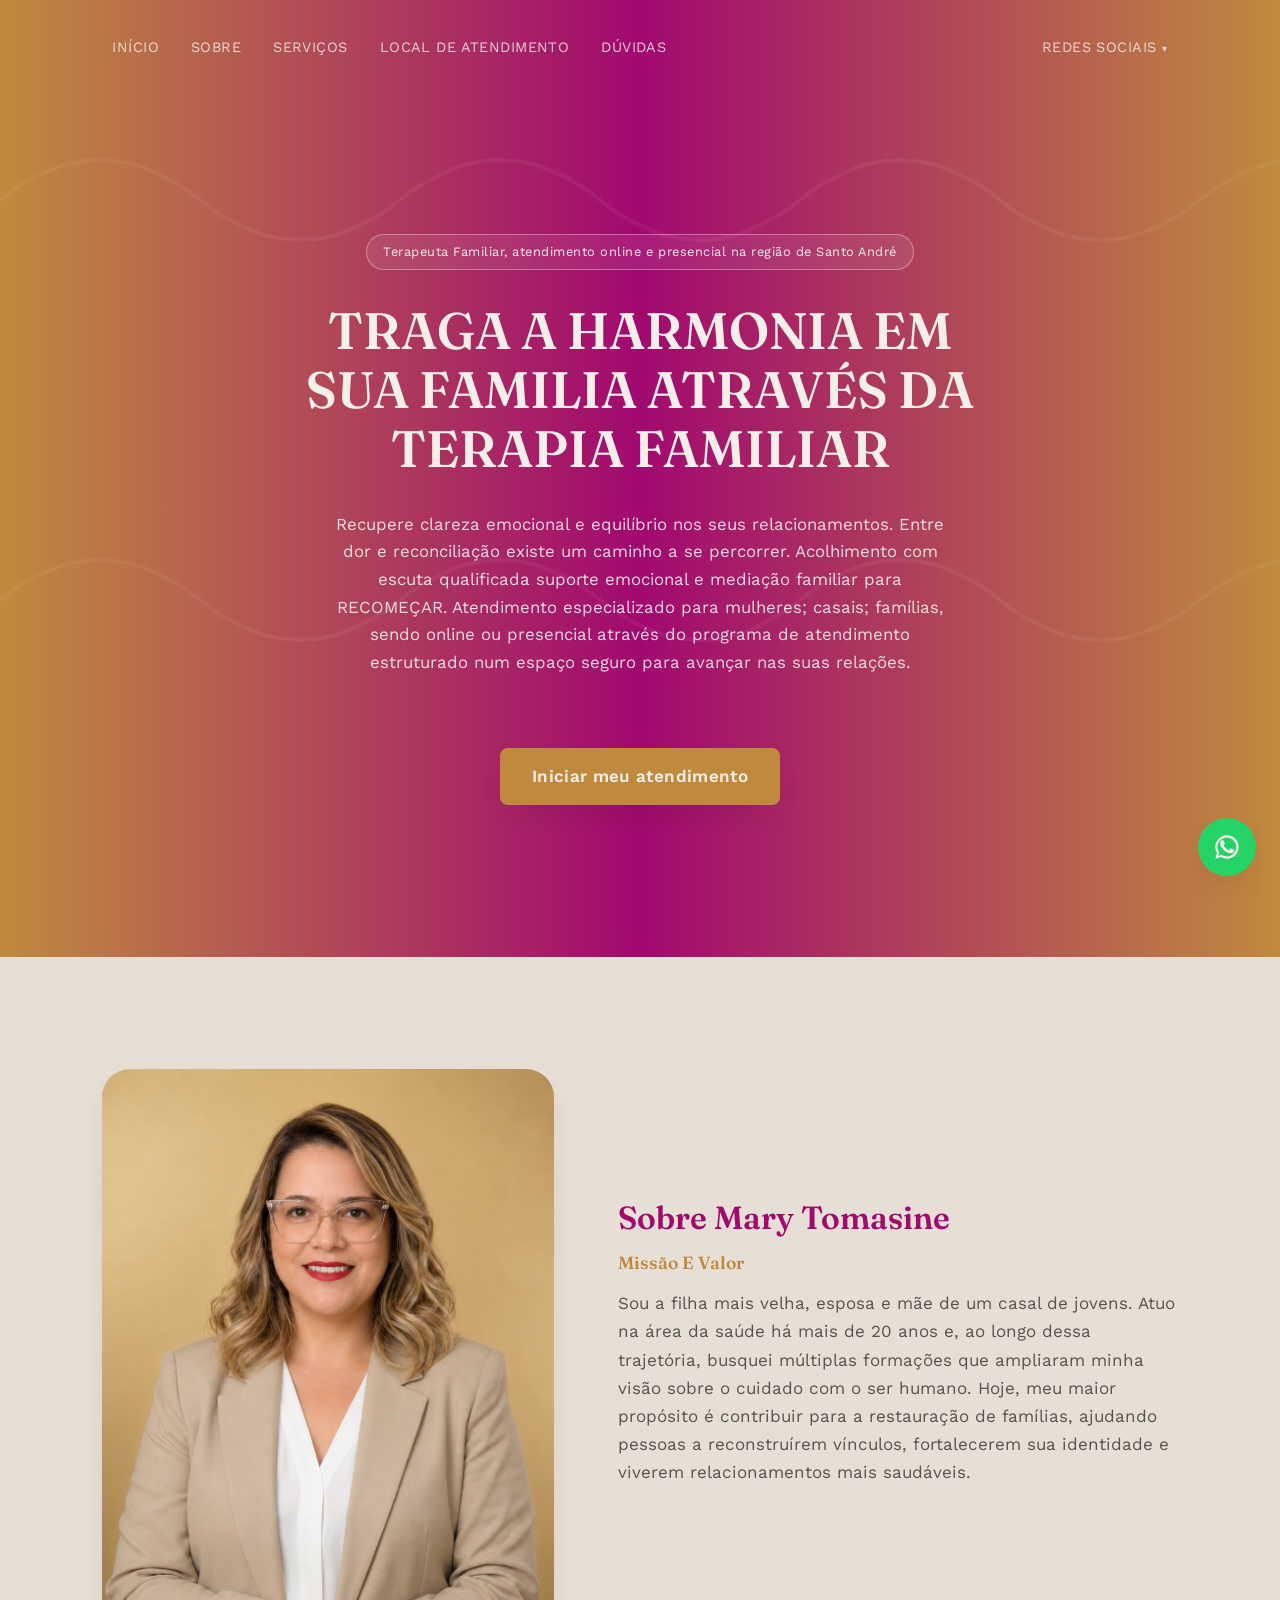
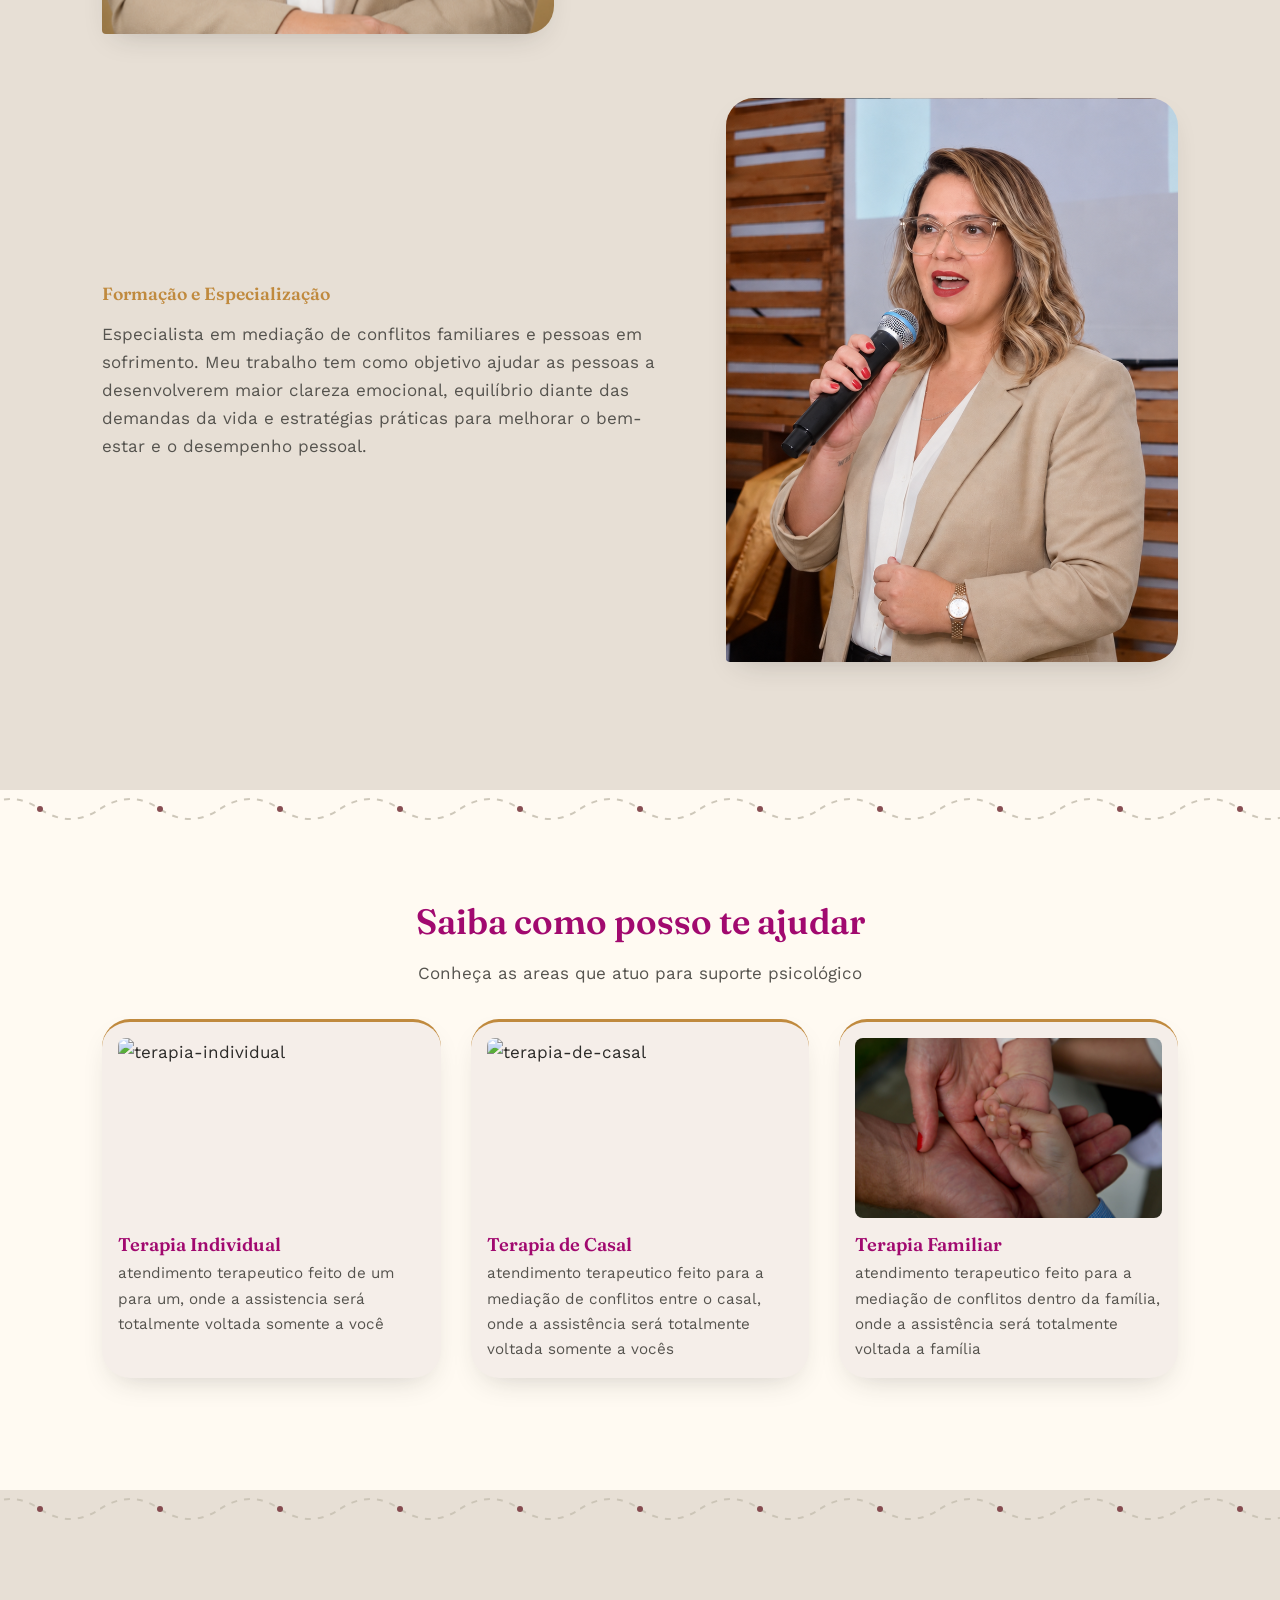
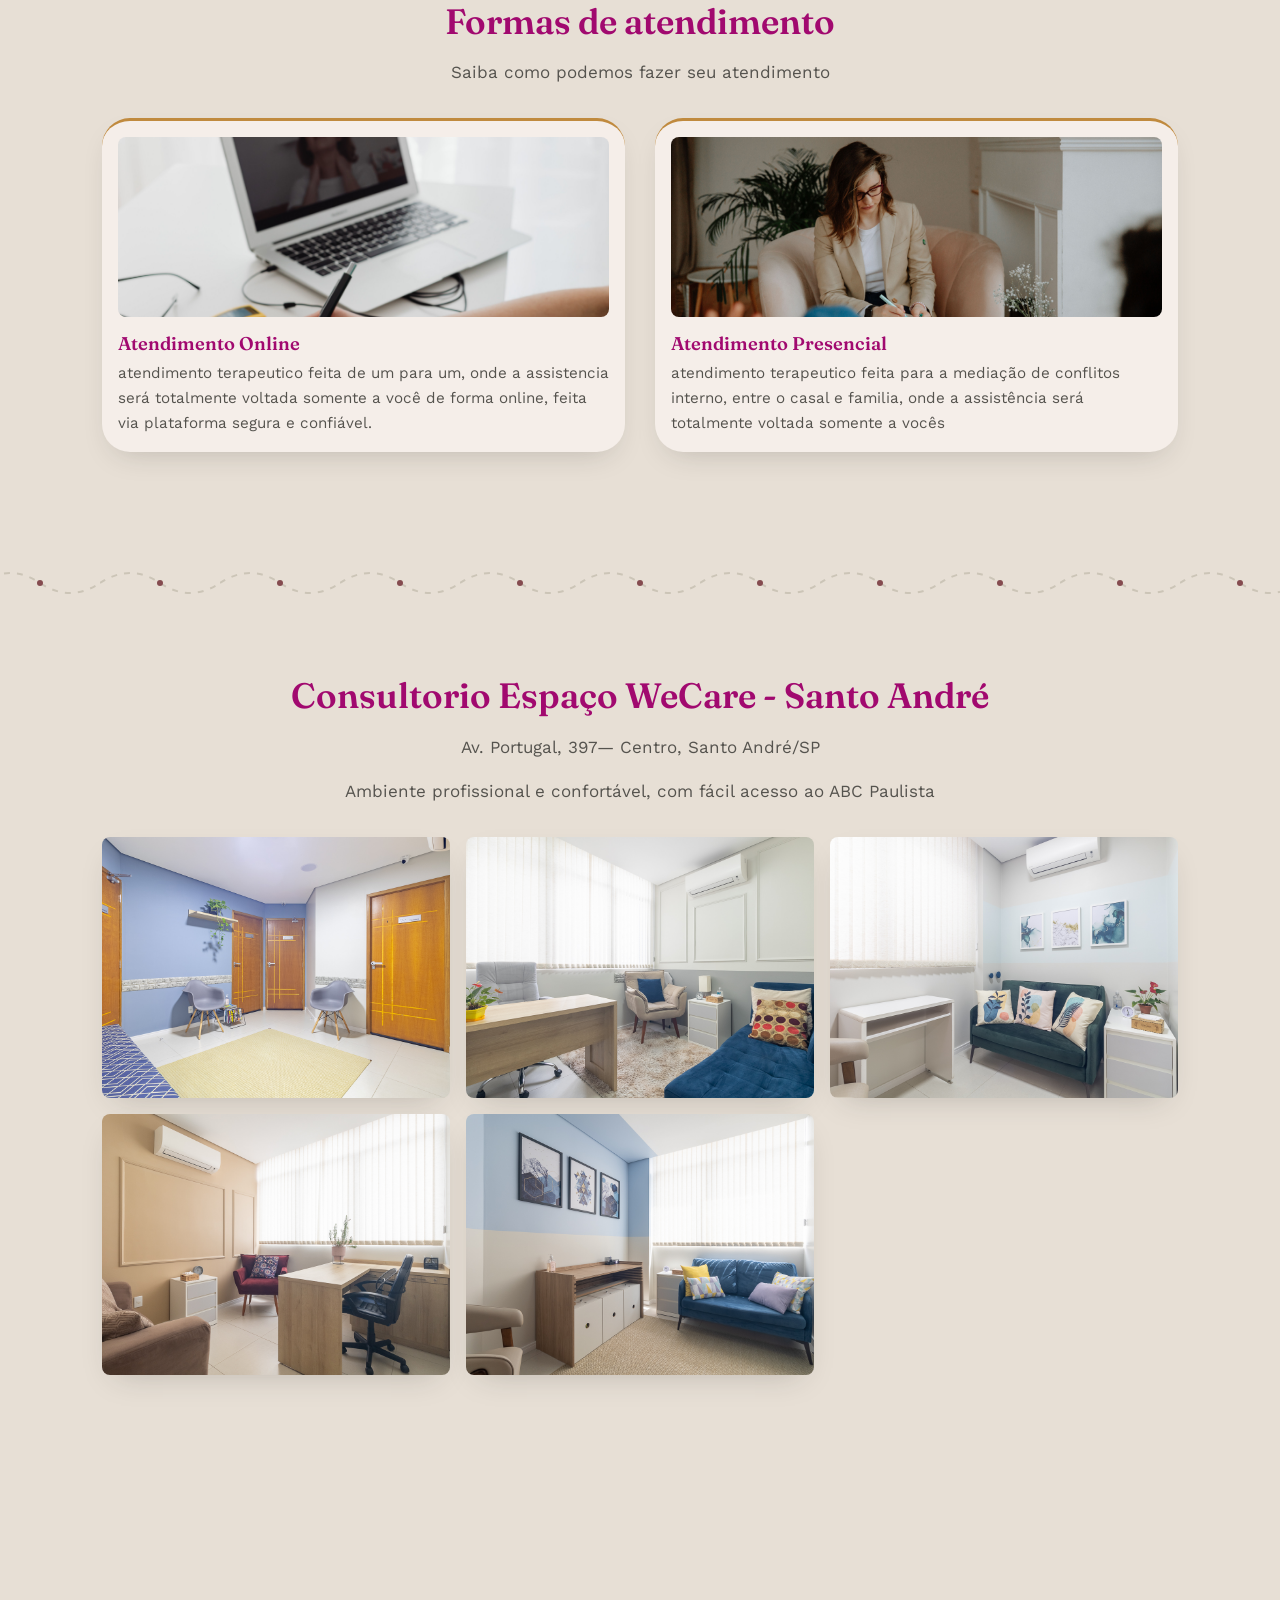
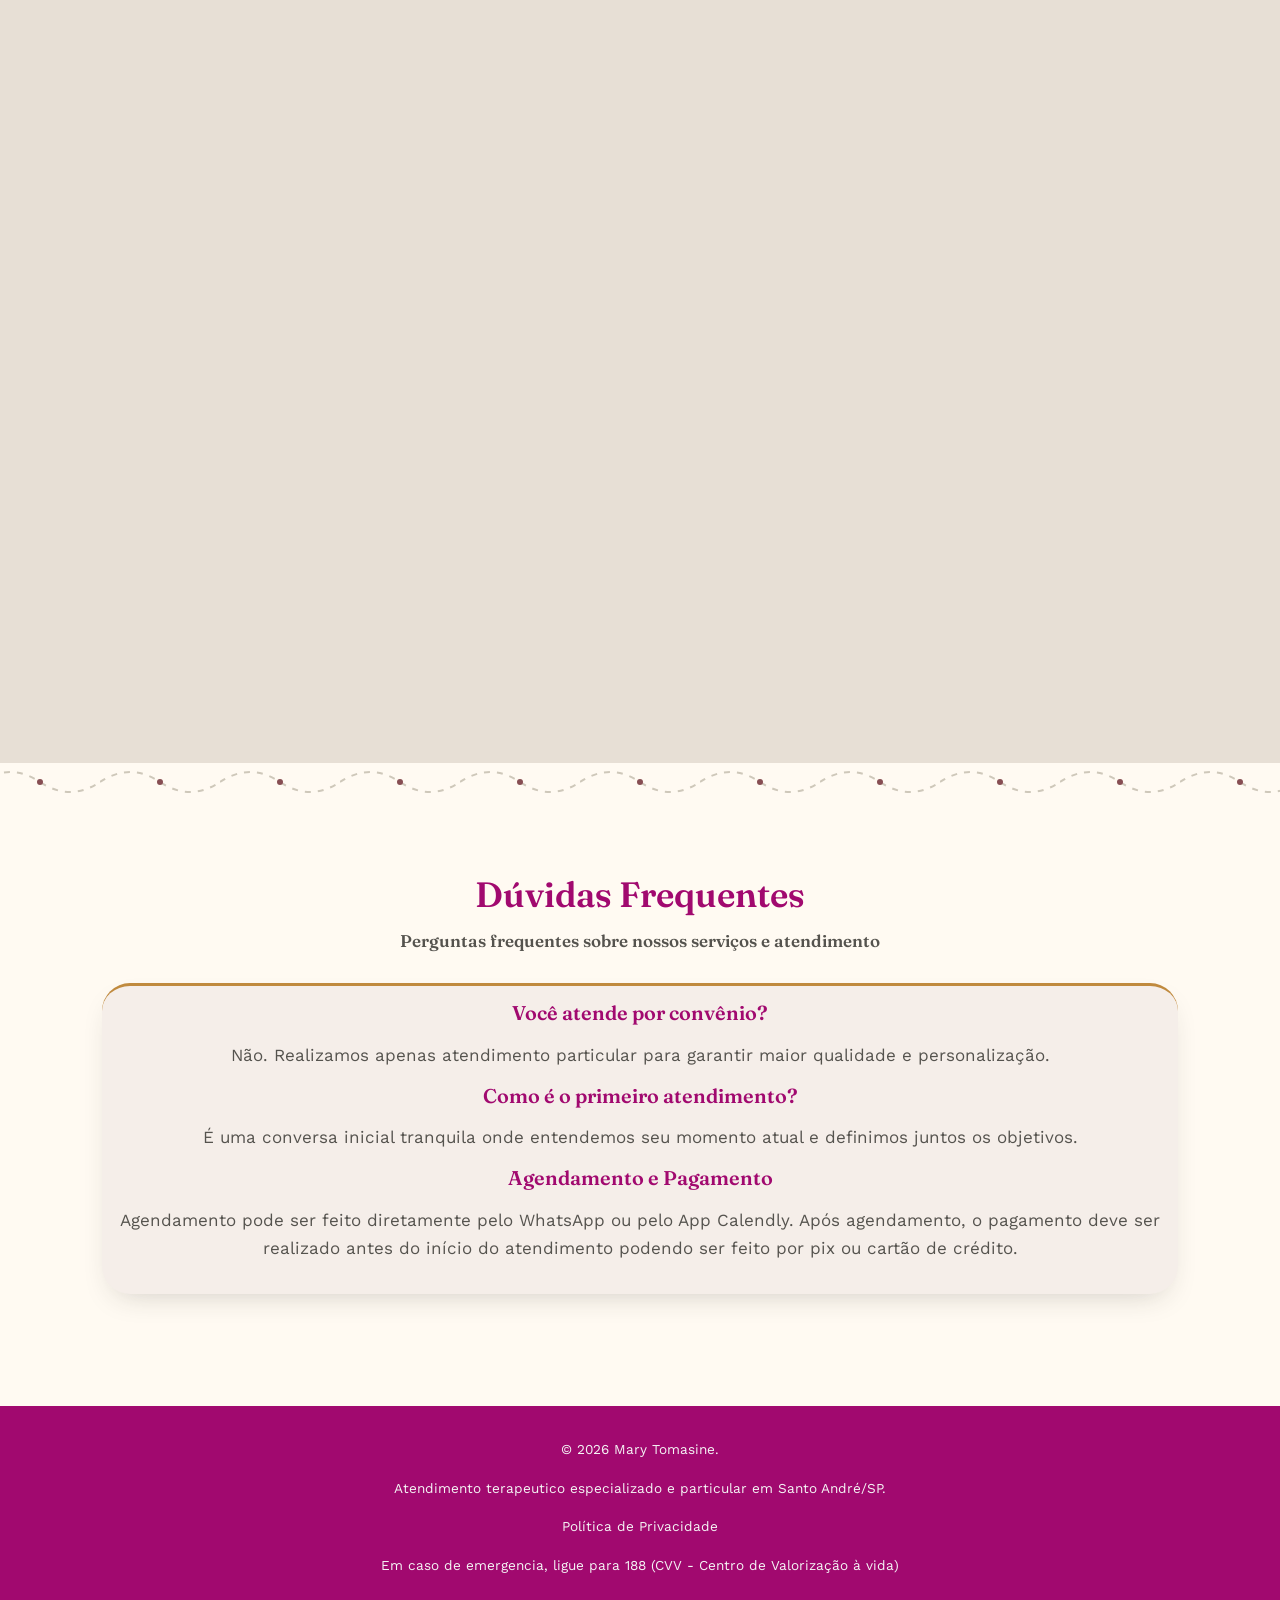
==== index.html @ 8a9245ac "Revise text content for services and contact section Updated text content for clarity and consistenc" ====
<!DOCTYPE html>
<html lang="pt-BR">
<head>
    <meta charset="UTF-8">
    <meta name="viewport" content="width=device-width, initial-scale=1.0">
    <meta name="description" content="Mary Tomasine é uma terapeuta familiar dedicada a ajudar famílias a superar desafios e fortalecer seus laços. Com atendimento online e presencial na região de Santo André, Mary oferece suporte especializado para promover a harmonia e o bem-estar familiar.">
    <link rel="preconnect" href="https://fonts.googleapis.com">
    <link rel="preconnect" href="https://fonts.gstatic.com" crossorigin>
    <link href="https://fonts.googleapis.com/css2?family=Fraunces:wght@400;600;700&family=Work+Sans:wght@400;500;600&display=swap" rel="stylesheet">
    <link href="style.css" rel="stylesheet">
    <script async src="https://www.googletagmanager.com/gtag/js?id=G-0XK9Z3J1QH"></script>
    <title>Mary Tomasine</title>
</head>
<body class="home">
    <noscript>
        <iframe src="https://www.googletagmanager.com/ns.html?id=GTM-5L9Z3J1QH"
        height="0" width="0" style="display:none;visibility:hidden"></iframe>
    </noscript>
    <main id="main-content">
        <header>
            <nav class="navbar" id="navbar" data-animate>
                <ul>
                    <li><a href="#home">Início</a></li>
                    <li><a href="#about">Sobre</a></li>
                    <li><a href="#services">Serviços</a></li>
                    <li><a href="#location">local de atendimento</a></li>
                    <li><a href="#faq">Dúvidas</a></li>
                    <li class="title-testimony"><a href="#testimony">Depoimentos</a></li>
                    <li class="title-events"><a href="#events">Eventos realizados</a></li>
                    <li class="has-dropdown">
                        <a href="#" aria-haspopup="true" aria-expanded="false">Redes Sociais</a>
                        <ul class="dropdown">
                            <li>
                                <a href="https://wa.me/5511966307752?text=Olá,%20Mary!%20Gostaria%20de%20agendar%20meu%20atendimento%20particular." target="_blank" rel="noopener noreferrer">
                                    WhatsApp
                                </a>
                            </li>
                            <li>
                                <a href="https://www.instagram.com/mary.tomasine/" target="_blank" rel="noopener noreferrer">
                                    Instagram
                                </a>
                            </li>
                            <li>
                                <a href="https://www.facebook.com/mary.tomasine.3" target="_blank" rel="noopener noreferrer">
                                    Facebook
                                </a>
                            </li>
                        </ul>
                    </li>
                </ul>
            </nav>
            <div class="home-content" id="home">
                <div class="exclusive badge">Terapeuta Familiar, atendimento online e presencial na região de Santo André</div>
                <h1 style="text-transform: uppercase;">traga a harmonia em sua familia através da terapia familiar</h1>
                <p>Recupere clareza emocional e equilíbrio nos seus relacionamentos. Entre dor e reconciliação existe um caminho a se percorrer. Acolhimento com escuta qualificada suporte emocional e mediação familiar para RECOMEÇAR. Atendimento especializado para mulheres; casais; famílias, sendo online ou presencial através do programa de atendimento estruturado num espaço seguro para avançar nas suas relações.</p>
                <a href="https://wa.me/5511966307752?text=Olá,%20Mary!%20Gostaria%20de%20agendar%20meu%20atendimento%20particular." class="btn-cta track-wpp visible" target="_blank" rel="noopener noreferrer" style="margin-top: 55px;" data-animate>Iniciar meu atendimento</a>
            </div>
        </header>

        <!-- sobre Mary Tomasine -->
        <section class="about-section" id="about">
            <div class="container">
                <div class="row-container" data-animate>
                    <div class="img-container" style="background-image: url('mary-img/mary-01.jpeg');"></div>
                    <div class="text-container">
                        <h2 class="about">Sobre Mary Tomasine</h2>
                        <h3 style="text-transform: capitalize;">Missão e valor</h3>
                        <p>Sou a filha mais velha, esposa e mãe de um casal de jovens. Atuo na área da saúde há mais de 20 anos e, ao longo dessa trajetória, busquei múltiplas formações que ampliaram minha visão sobre o cuidado com o ser humano. Hoje, meu maior propósito é contribuir para a restauração de famílias, ajudando pessoas a reconstruírem vínculos, fortalecerem sua identidade e viverem relacionamentos mais saudáveis.</p>
                    </div>
                </div>
                <div class="row-container" data-animate>
                    <div class="img-container" style="background-image: url('mary-img/mary-08.jpeg');"></div>
                    <div class="text-container">
                        <h3>Formação e Especialização</h3>
                        <p>Especialista em mediação de conflitos familiares e pessoas em sofrimento. Meu trabalho tem como objetivo ajudar as pessoas a desenvolverem maior clareza emocional, equilíbrio diante das demandas da vida e estratégias práticas para melhorar o bem-estar e o desempenho pessoal.</p>
                    </div>
                </div>
            </div>
        </section>

        <!-- tipos de serviços -->
        <section class="services-section" id="services">
            <div class="container">
                <h2 class="title-services">Saiba como posso te ajudar</h2>
                <p class="services-description">Conheça as areas que atuo para suporte psicológico</p>
                <div class="card-grid">
                    <div class="service-card visible" data-animate>
                        <img src="mary-img/mary-02.jpg" alt="terapia-individual" class="card-img">
                        <div class="Content">
                            <h4>Terapia Individual</h4>
                            <p>atendimento terapeutico feito de um para um, onde a assistencia será totalmente voltada somente a você</p>
                        </div>
                    </div>
                    <div class="service-card visible" data-animate>
                        <img src="mary-img/mary-03.jpg" alt="terapia-de-casal" class="card-img">
                        <div class="Content">
                            <h4>Terapia de Casal</h4>
                            <p>atendimento terapeutico feito para a mediação de conflitos entre o casal, onde a assistência será totalmente voltada somente a vocês</p>
                        </div>
                    </div>
                    <div class="service-card visible" data-animate>
                        <img src="mary-img/mary-04.jpg" alt="terapia-familiar" class="card-img">
                        <div class="Content">
                            <h4>Terapia Familiar</h4>
                            <p>atendimento terapeutico feito para a mediação de conflitos dentro da família, onde a assistência será totalmente voltada a família</p>
                        </div>
                    </div>
                </div>
            </div>
        </section>

        <!-- formas de atendimento -->
        <section class="apointment-forms" id="apointment">
            <div class="container">
                <h2 class="title-apoinment">Formas de atendimento</h2>
                <p class="services-description">Saiba como podemos fazer seu atendimento</p>
                <div class="card-grid">
                    <div class="service-card visible" data-animate>
                        <img src="mary-img/mary-05.jpg" alt="atendimento-online" class="card-img">
                        <div class="Content">
                            <h4>Atendimento Online</h4>
                            <p>atendimento terapeutico feita de um para um, onde a assistencia será totalmente voltada somente a você de forma online, feita via plataforma segura e confiável.</p>
                        </div>
                    </div>
                    <div class="service-card visible" data-animate>
                        <img src="mary-img/mary-06.jpg" alt="atendimento-presencial" class="card-img">
                        <div class="Content">
                            <h4>Atendimento Presencial</h4>
                            <p>atendimento terapeutico feita para a mediação de conflitos interno, entre o casal e familia, onde a assistência será totalmente voltada somente a vocês</p>
                        </div>
                    </div>
                </div>
            </div>
        </section>

        <!-- local de atendimento -->
        <section class="location-section" id="location">
            <div class="container">
                <h2 class="title-location">Consultorio Espaço WeCare - Santo André</h2>
                <p class="location-description">Av. Portugal, 397— Centro, Santo André/SP</p>
                <p class="location-description">Ambiente profissional e confortável, com fácil acesso ao ABC Paulista</p>
                <div class="card-grid location-gallery">
                    <img src="mary-img/mary-09.jpg" alt="Consultório Espaço Wecare" class="gallery-img">
                    <img src="mary-img/mary-10.jpg" alt="Consultório Espaço Wecare" class="gallery-img">
                    <img src="mary-img/mary-11.jpg" alt="Consultório Espaço Wecare" class="gallery-img">
                    <img src="mary-img/mary-12.jpg" alt="Consultório Espaço Wecare" class="gallery-img">
                    <img src="mary-img/mary-13.jpg" alt="Consultório Espaço Wecare" class="gallery-img">
                </div>
            </div>
        </section>

        <!-- depoimentos -->
        <section class="testimony-section" id="Testimony">
            <div class="container">
                <h2 class="title-testimony">Depoimentos</h2>
                <p class="services-description">O que nossos clientes dizem sobre nosso trabalho</p>
                <div class="card-grid">
                    <div class="service-card visible" data-animate></div>
                </div>
            </div>
        </section>

        <!-- eventos realizados -->
        <section class="events-section" id="events">
            <div class="container">
                <h2 class="title-events">Eventos realizados</h2>
                <p class="services-description">Conheça os eventos que já participei</p>
                <div class="card-grid">
                    <div class="service-card visible" data-animate></div>
                </div>
            </div>
        </section>

        <!-- Duvidas -->
        <section class="faq-section" id="faq">
            <div class="container">
                <h2 class="title-faq">Dúvidas Frequentes</h2>
                <h4 class="services-description">Perguntas frequentes sobre nossos serviços e atendimento</h4>
                <div class="card-grid">
                    <div class="service-card visible" data-animate>
                        <ul class="bullet-list">
                            <li><h3>Você atende por convênio?</h3></li>
                            <p>Não. Realizamos apenas atendimento particular para garantir maior qualidade e personalização.</p>
                            <li><h3>Como é o primeiro atendimento?</h3></li>
                            <p>É uma conversa inicial tranquila onde entendemos seu momento atual e definimos juntos os objetivos.</p>
                            <li><h3>Agendamento e Pagamento</h3></li>
                            <p>Agendamento pode ser feito diretamente pelo WhatsApp ou pelo App Calendly. Após agendamento, o pagamento deve ser realizado antes do início do atendimento podendo ser feito por pix ou cartão de crédito.</p>
                        </ul>
                    </div>
                </div>
            </div>
        </section>

        <!-- WhatsApp flutuante -->
       <a href="https://wa.me/5511966307752?text=Olá,%20Mary!%20Gostaria%20de%20agendar%20meu%20atendimento%20particular" class="whatsapp-float" target="_blank" rel="noopener noreferrer" aria-label="Falar no WhatsApp">
            <svg viewBox="0 0 24 24" width="28" height="28" fill="currentColor">
                <path d="M17.6 14.2c-.3-.15-1.75-.85-2-.95-.28-.1-.48-.15-.68.15s-.78.95-.95 1.15c-.18.2-.35.22-.65.07-.3-.15-1.28-.47-2.43-1.5-.9-.8-1.5-1.8-1.68-2.1-.17-.3-.02-.46.13-.6.14-.14.3-.35.45-.53.15-.17.2-.3.3-.5.1-.2.05-.37-.02-.52-.07-.15-.68-1.63-.93-2.23-.24-.58-.5-.5-.68-.5h-.58c-.2 0-.52.07-.8.37-.27.3-1.04 1.02-1.04 2.5 0 1.47 1.07 2.9 1.22 3.1.15.2 2.1 3.2 5.1 4.5.7.3 1.27.5 1.7.63.72.23 1.37.2 1.88.12.57-.08 1.75-.72 2-1.4.24-.7.24-1.28.17-1.4-.08-.13-.28-.2-.58-.35Z"/>
                <path d="M12.02 2C6.5 2 2 6.48 2 12c0 1.9.53 3.68 1.44 5.2L2 22l4.94-1.4A9.94 9.94 0 0 0 12.02 22C17.53 22 22 17.52 22 12S17.53 2 12.02 2Zm0 18.1a8.06 8.06 0 0 1-4.3-1.24l-.31-.18-2.95.78.79-2.87-.2-.3A8.08 8.08 0 1 1 12.02 20.1Z"/>
            </svg>
       </a>
    </main>
    <footer>
        <div class="container">
            <p style="color: whitesmoke;">&copy; 2026 Mary Tomasine.</p>
            <p style="color: whitesmoke;">Atendimento terapeutico especializado e particular em Santo André/SP.</p>
            <p style="color: whitesmoke;"><a href="policy.html" style="color: whitesmoke;">Política de Privacidade</a></p>
            <p style="color: whitesmoke;">Em caso de emergencia, ligue <a href="tel:188" style="color: whitesmoke;">para 188 (CVV - Centro de Valorização à vida)</a></p>
        </div>
    </footer>

    <script src="script.js"></script>
</body>
</html>
---- style.css ----
:root {
  /* Paleta */
  --ink: #2B2A28;
  --ink-soft: #55534E;
  --paper: #e7dfd5;
  --paper-alt: #fffaf2;
  --moss: #C08A3E;
  --moss-dark: #a1096f;
  --wine: #7A3B41;
  --wine-dark: #5F2D32;
  --gold: #C08A3E;
  --thread: #C9C2B4;
  --white: #f5eee9;

  /* Tipografia */
  --font-display: "Fraunces", "Iowan Old Style", Georgia, serif;
  --font-body: "Work Sans", "Segoe UI", Helvetica, Arial, sans-serif;

  /* Escala */
  --space-xs: 0.5rem;
  --space-sm: 1rem;
  --space-md: 2rem;
  --space-lg: 4rem;
  --space-xl: 7rem;

  --radius-sm: 8px;
  --radius-lg: 28px;

  --shadow-soft: 0 12px 30px -14px rgba(43, 42, 40, 0.25);
  --transition: 0.35s cubic-bezier(0.22, 0.61, 0.36, 1);
}

/* ---------- Reset básico ---------- */
*, *::before, *::after { box-sizing: border-box; }
html { scroll-behavior: smooth; }

/* Rede de segurança contra overflow horizontal */
html, body {
  overflow-x: hidden;
  max-width: 100%;
}

body {
  margin: 0;
  background: var(--paper);
  color: var(--ink);
  font-family: var(--font-body);
  font-size: 17px;
  line-height: 1.65;
  -webkit-font-smoothing: antialiased;
}
h1, h2, h3, h4 {
  font-family: var(--font-display);
  color: var(--moss-dark);
  line-height: 1.15;
  margin: 0 0 var(--space-sm);
  font-weight: 600;
}
p { margin: 0 0 var(--space-sm); color: var(--ink-soft); }
ul { list-style: none; margin: 0; padding: 0; }
a { color: var(--gold); text-decoration: none; }
img { max-width: 100%; display: block; }

.container {
  max-width: 1140px;
  margin: 0 auto;
  padding: 0 var(--space-md);
}

/* Foco visível para acessibilidade */
a:focus-visible,
button:focus-visible {
  outline: 3px solid var(--gold);
  outline-offset: 3px;
}

/* ---------- "Fio costurado" — elemento ---------- */
section { position: relative; }
section + section::before {
  content: "";
  display: block;
  position: absolute;
  top: -1px;
  left: 0;
  width: 100%;
  height: 40px;
  background-repeat: repeat-x;
  background-position: center;
  background-image: url("data:image/svg+xml,%3Csvg xmlns='http://www.w3.org/2000/svg' width='120' height='40' viewBox='0 0 120 40'%3E%3Cpath d='M0 20 Q 30 0, 60 20 T 120 20' stroke='%23C9C2B4' stroke-width='2' fill='none' stroke-dasharray='6 7'/%3E%3Ccircle cx='60' cy='20' r='3' fill='%237A3B41'/%3E%3C/svg%3E");
  pointer-events: none;
  opacity: 0.9;
}

/* ---------- Header / navegação ---------- */
header {
  position: relative;
  background: linear-gradient(90deg, var(--moss) 0%, var(--moss-dark) 50%, var(--moss) 100%);
  color: var(--white);
  /* SEM overflow: hidden aqui — cortaria o dropdown, que precisa
     "vazar" para fora dos limites do header para aparecer inteiro. */
}
header::after {
  content: "";
  position: absolute;
  inset: 0;
  background-image: url("data:image/svg+xml,%3Csvg xmlns='http://www.w3.org/2000/svg' width='200' height='200'%3E%3Cpath d='M0 100 Q 50 60, 100 100 T 200 100' stroke='%23FCFBF8' stroke-opacity='0.05' stroke-width='2' fill='none'/%3E%3C/svg%3E");
  background-size: 400px;
  pointer-events: none;
}

.navbar {
  position: relative;
  z-index: 30; /* acima de .home-content para o dropdown não ficar coberto */
  padding: var(--space-sm) 0;
}
.navbar ul {
  display: flex;
  flex-wrap: wrap;
  justify-content: center;
  gap: var(--space-md);
  padding: var(--space-sm) var(--space-md);
}
.navbar a {
  color: var(--white);
  font-family: var(--font-body);
  font-size: 0.9rem;
  letter-spacing: 0.03em;
  text-transform: uppercase;
  opacity: 0.85;
  transition: opacity var(--transition);
}
.navbar h3 {
  color: var(--white);
  font-family: var(--font-body);
  font-size: 0.9rem;
  letter-spacing: 0.03em;
  text-transform: uppercase;
  opacity: 0.85;
  transition: opacity var(--transition);
}
.navbar a:hover { opacity: 1; }
.navbar h3:hover { opacity: 1; }

/* ---------- Dropdown "Redes Sociais" ---------- */
.navbar li.has-dropdown { position: relative; }
.navbar li.has-dropdown > a::after {
  content: "▾";
  display: inline-block;
  margin-left: 0.35rem;
  font-size: 0.7em;
  transition: transform var(--transition);
}
.navbar li.has-dropdown:hover > a::after,
.navbar li.has-dropdown:focus-within > a::after,
.navbar li.has-dropdown.is-open > a::after {
  transform: rotate(180deg);
}

.navbar .dropdown {
  position: absolute;
  top: 100%;
  right: 0;
  left: auto;
  min-width: 190px;
  background: var(--paper-alt);
  border-radius: var(--radius-sm);
  box-shadow: var(--shadow-soft);
  padding: 0.5rem;
  opacity: 0;
  visibility: hidden;
  pointer-events: none;
  transform: translateY(4px);
  transition: opacity var(--transition), transform var(--transition), visibility var(--transition);
  z-index: 20;
}

.navbar li.has-dropdown:hover .dropdown,
.navbar li.has-dropdown:focus-within .dropdown,
.navbar li.has-dropdown.is-open .dropdown {
  opacity: 1;
  visibility: visible;
  pointer-events: auto;
  transform: translateY(0);
}

.navbar .dropdown li { width: 100%; }
.navbar .dropdown a {
  display: flex;
  align-items: center;
  gap: 0.6rem;
  padding: 0.55rem 0.75rem;
  border-radius: var(--radius-sm);
  color: var(--ink);
  text-transform: none;
  font-size: 0.9rem;
  letter-spacing: 0;
  opacity: 1;
  transition: background var(--transition), color var(--transition);
}
.navbar .dropdown a:hover {
  background: var(--paper);
  color: var(--wine-dark);
}
.navbar .dropdown svg { flex-shrink: 0; }

@media (max-width: 600px) {
  .navbar .dropdown {
    position: static;
    transform: none;
    min-width: 0;
    box-shadow: none;
    background: rgba(252, 251, 248, 0.08);
    display: none;
  }
  .navbar li.has-dropdown:hover .dropdown,
  .navbar li.has-dropdown:focus-within .dropdown,
  .navbar li.has-dropdown.is-open .dropdown {
    display: block;
    transform: none;
  }
}

.home-content {
  position: relative;
  z-index: 5;
  max-width: 780px;
  margin: 0 auto;
  padding: var(--space-xl) var(--space-md) calc(var(--space-xl) + 40px);
  text-align: center;
}
.exclusive.badge {
  display: inline-block;
  padding: 0.4rem 1rem;
  margin-bottom: var(--space-md);
  border: 1px solid rgba(252, 251, 248, 0.35);
  border-radius: 999px;
  font-size: 0.8rem;
  letter-spacing: 0.04em;
  color: var(--white);
  background: rgba(252, 251, 248, 0.08);
}
.home-content h1 {
  color: var(--white);
  font-size: clamp(2rem, 4.5vw, 3.2rem);
  margin-bottom: var(--space-md);
}
.home-content p {
  color: rgba(252, 251, 248, 0.85);
  font-size: 1.05rem;
  max-width: 620px;
  margin-left: auto;
  margin-right: auto;
}

.btn-cta {
  display: inline-block;
  padding: 0.9rem 2rem;
  background: var(--gold);
  color: var(--white);
  border-radius: var(--radius-sm);
  font-weight: 600;
  letter-spacing: 0.02em;
  box-shadow: var(--shadow-soft);
  transition: transform var(--transition), filter var(--transition);
}
.btn-cta:hover {
  filter: brightness(0.9);
  transform: translateY(-2px);
}

/* ---------- Sobre ---------- */
.about-section { padding: var(--space-xl) 0 var(--space-lg); }
.about-section .row-container {
  display: flex;
  align-items: center;
  gap: var(--space-lg);
  margin-bottom: var(--space-lg);
}
.about-section .row-container:nth-of-type(2) {
  flex-direction: row-reverse;
}
.img-container {
  flex: 0 0 42%;
  aspect-ratio: 4 / 5;
  background-size: cover;
  background-position: center;
  border-radius: var(--radius-lg) var(--radius-lg) var(--radius-lg) 4px;
  box-shadow: var(--shadow-soft);
}
.text-container { flex: 1; }
.text-container h2.about { font-size: 2rem; }
.text-container h3 { color: var(--gold); font-size: 1.1rem; }

/* ---------- Grid de cards reutilizável ---------- */
/* min(300px, 100%) evita que o grid force overflow em telas
   menores que 300px de largura útil */
.card-grid {
  display: grid;
  grid-template-columns: repeat(auto-fit, minmax(min(300px, 100%), 1fr));
  gap: 30px;
  margin-top: var(--space-md);
}
.card-img {
  width: 100%;
  height: 180px;
  object-fit: cover;
  border-radius: var(--radius-sm);
  margin-bottom: var(--space-sm);
}
.location-gallery {
  gap: var(--space-sm);
}
.gallery-img {
  width: 100%;
  aspect-ratio: 4 / 3;
  object-fit: cover;
  border-radius: var(--radius-sm);
  box-shadow: var(--shadow-soft);
}

/* ---------- Serviços & Atendimento (cards) ---------- */
.services-section,
.apointment-forms {
  padding: var(--space-xl) 0;
}
.services-section { background: var(--paper-alt); }

.title-services,
.title-apoinment,
.title-location,
.title-faq {
  font-size: clamp(1.6rem, 3vw, 2.2rem);
  text-align: center;
}

.title-testimony,
.title-events {
  font-size: clamp(1.6rem, 3vw, 2.2rem);
  text-align: center;
  visibility: hidden;
}

.services-description {
  text-align: center;
  max-width: 480px;
  margin: 0 auto var(--space-md);
  color: var(--ink-soft);
}

.service-card {
  background: var(--white);
  border-radius: var(--radius-lg);
  padding: var(--space-sm);
  box-shadow: var(--shadow-soft);
  border-top: 3px solid var(--moss);
  transition: transform var(--transition), box-shadow var(--transition);
}
.service-card:hover {
  transform: translateY(-6px);
  box-shadow: 0 20px 40px -18px rgba(43, 42, 40, 0.3);
}
.apointment-forms .service-card { border-top-color: var(--gold); }

.service-card img { border-radius: var(--radius-sm); }
.service-card .Content h4 {
  font-size: 1.15rem;
  margin-bottom: 0.4rem;
}
.service-card .Content p { margin-bottom: 0; font-size: 0.95rem; }

/* ---------- Localização ---------- */
.location-section {
  padding: var(--space-xl) 0;
  text-align: center;
}

/* ---------- Eventos ---------- */
.events-section {
  padding: var(--space-xl) 0;
  text-align: center;
  visibility: hidden;
}
.events-section .service-card {
  border-top-color: var(--moss);
  min-height: 160px;
}

/* ---------- Depoimentos & FAQ ---------- */
.testimony-section {
  padding: var(--space-xl) 0;
  text-align: center;
  visibility: hidden;
}
.faq-section {
  padding: var(--space-xl) 0;
  text-align: center;
  background: var(--paper-alt);
}

/* ---------- Política de Privacidade ---------- */
.policy-section {
  padding: var(--space-xl) 0;
}
.policy-container {
  max-width: 820px;
}
.policy-container h2 {
  margin-top: var(--space-lg);
}
.policy-container h2:first-child {
  margin-top: 0;
}

/* ---------- Rodapé ---------- */
footer {
  background: var(--moss-dark);
  color: rgb(255, 255, 255);
  text-align: center;
  padding: var(--space-md) 0;
  font-size: 0.85rem;
}

/* ---------- Animações de entrada ---------- */
.js-animate [data-animate] {
  opacity: 0;
  transform: translateY(24px);
  transition: opacity 0.7s ease, transform 0.7s ease;
}
[data-animate].visible {
  opacity: 1;
  transform: none;
}

@media (prefers-reduced-motion: reduce) {
  [data-animate] {
    opacity: 1;
    transform: none;
    transition: none;
  }
  .service-card:hover,
  .btn-cta:hover {
    transform: none;
  }
}

/* ---------- Responsivo ---------- */
@media (max-width: 900px) {
  .about-section .row-container,
  .about-section .row-container:nth-of-type(2) {
    flex-direction: column;
  }
  .img-container {
    flex: 0 0 auto;
    width: 100%;
    aspect-ratio: 16 / 10;
  }
}

@media (max-width: 768px) {
  .container { padding: 0 var(--space-sm); }
}

@media (max-width: 600px) {
  :root { font-size: 15px; }
  .navbar ul { gap: var(--space-sm); }
  .home-content { padding: var(--space-lg) var(--space-sm); }
  .home-content h1 { font-size: 1.6rem; color: var(--paper-alt); }
}

@media (max-width: 480px) {
  .container { padding: 0 var(--space-xs); }
}

/* ---------- Botão WhatsApp flutuante ---------- */
.whatsapp-float {
  position: fixed;
  bottom: 24px;
  right: 24px;
  width: 58px;
  height: 58px;
  background: #25D366;
  color: var(--white);
  border-radius: 50%;
  display: flex;
  align-items: center;
  justify-content: center;
  box-shadow: var(--shadow-soft);
  z-index: 50;
  transition: transform var(--transition), filter var(--transition);
}
.whatsapp-float:hover {
  transform: scale(1.08);
  filter: brightness(1.05);
}

@media (max-width: 600px) {
  .whatsapp-float {
    bottom: 16px;
    right: 16px;
    width: 52px;
    height: 52px;
  }
}
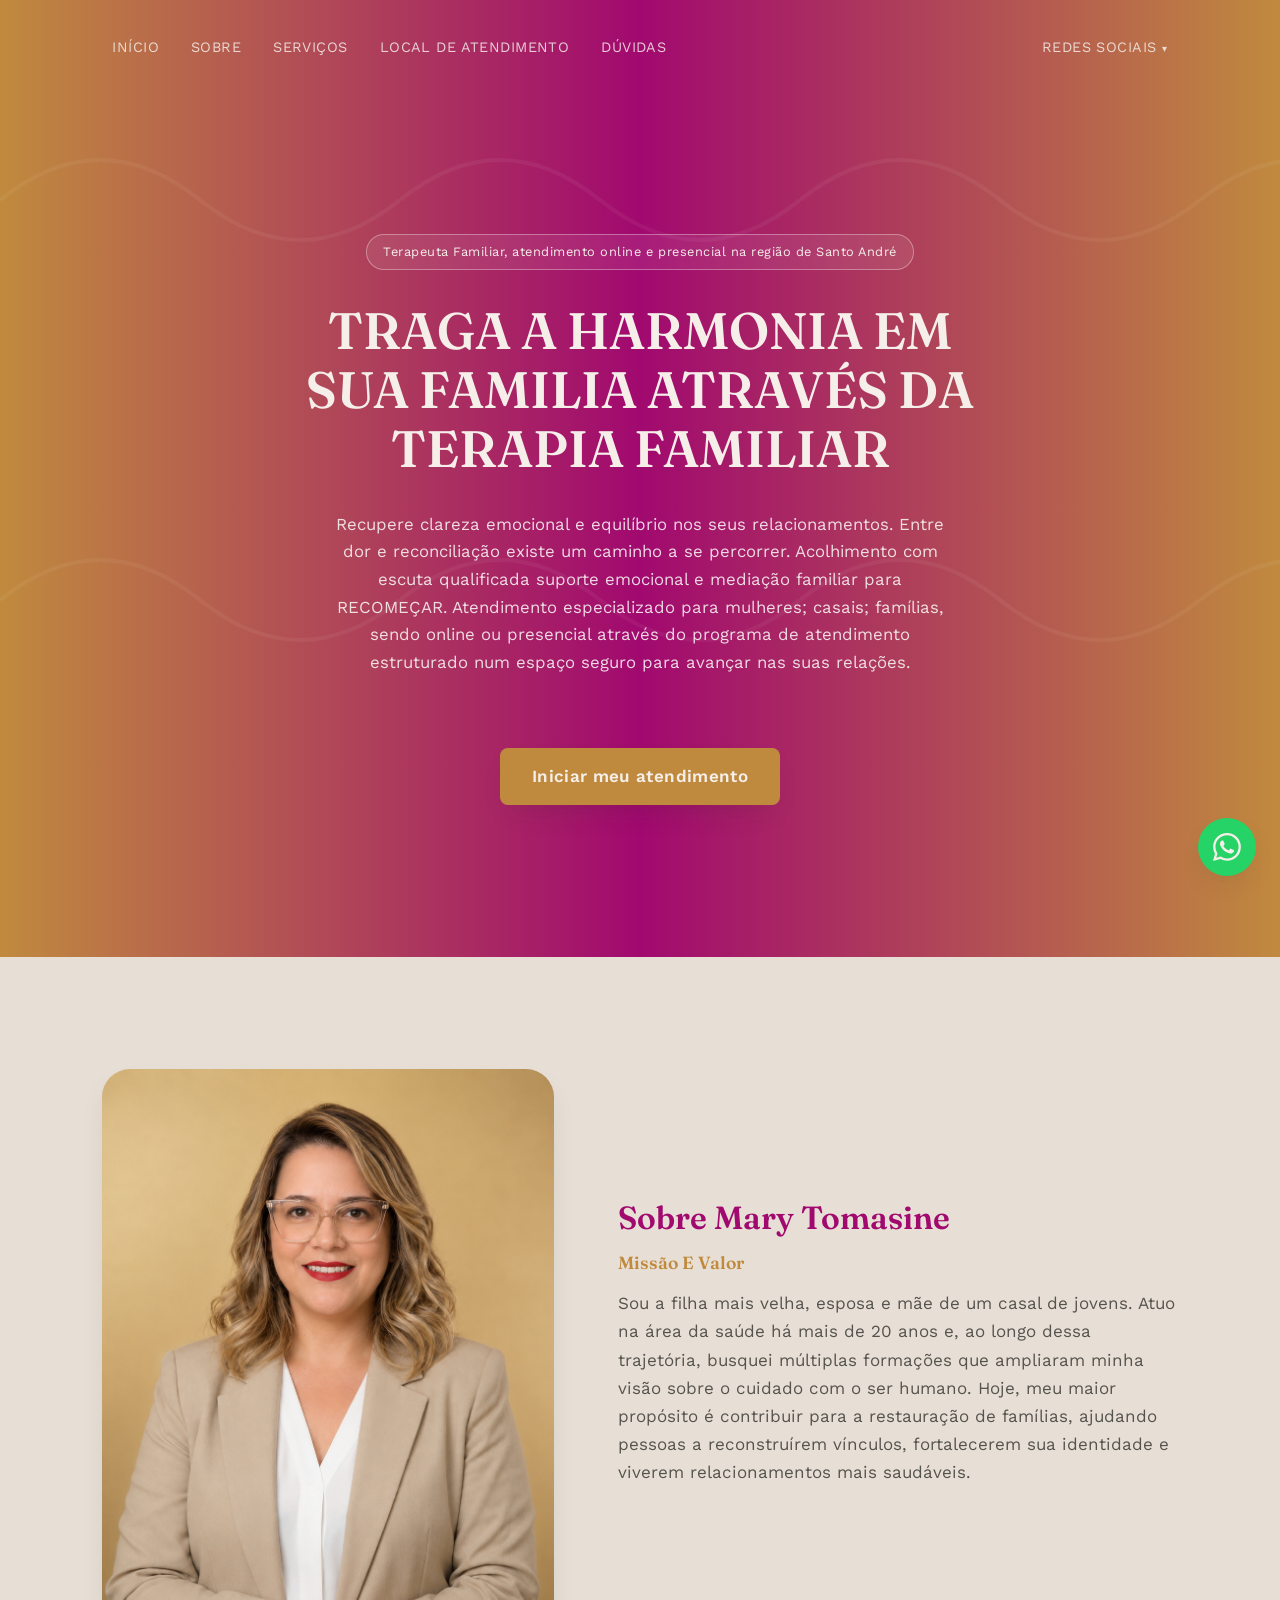
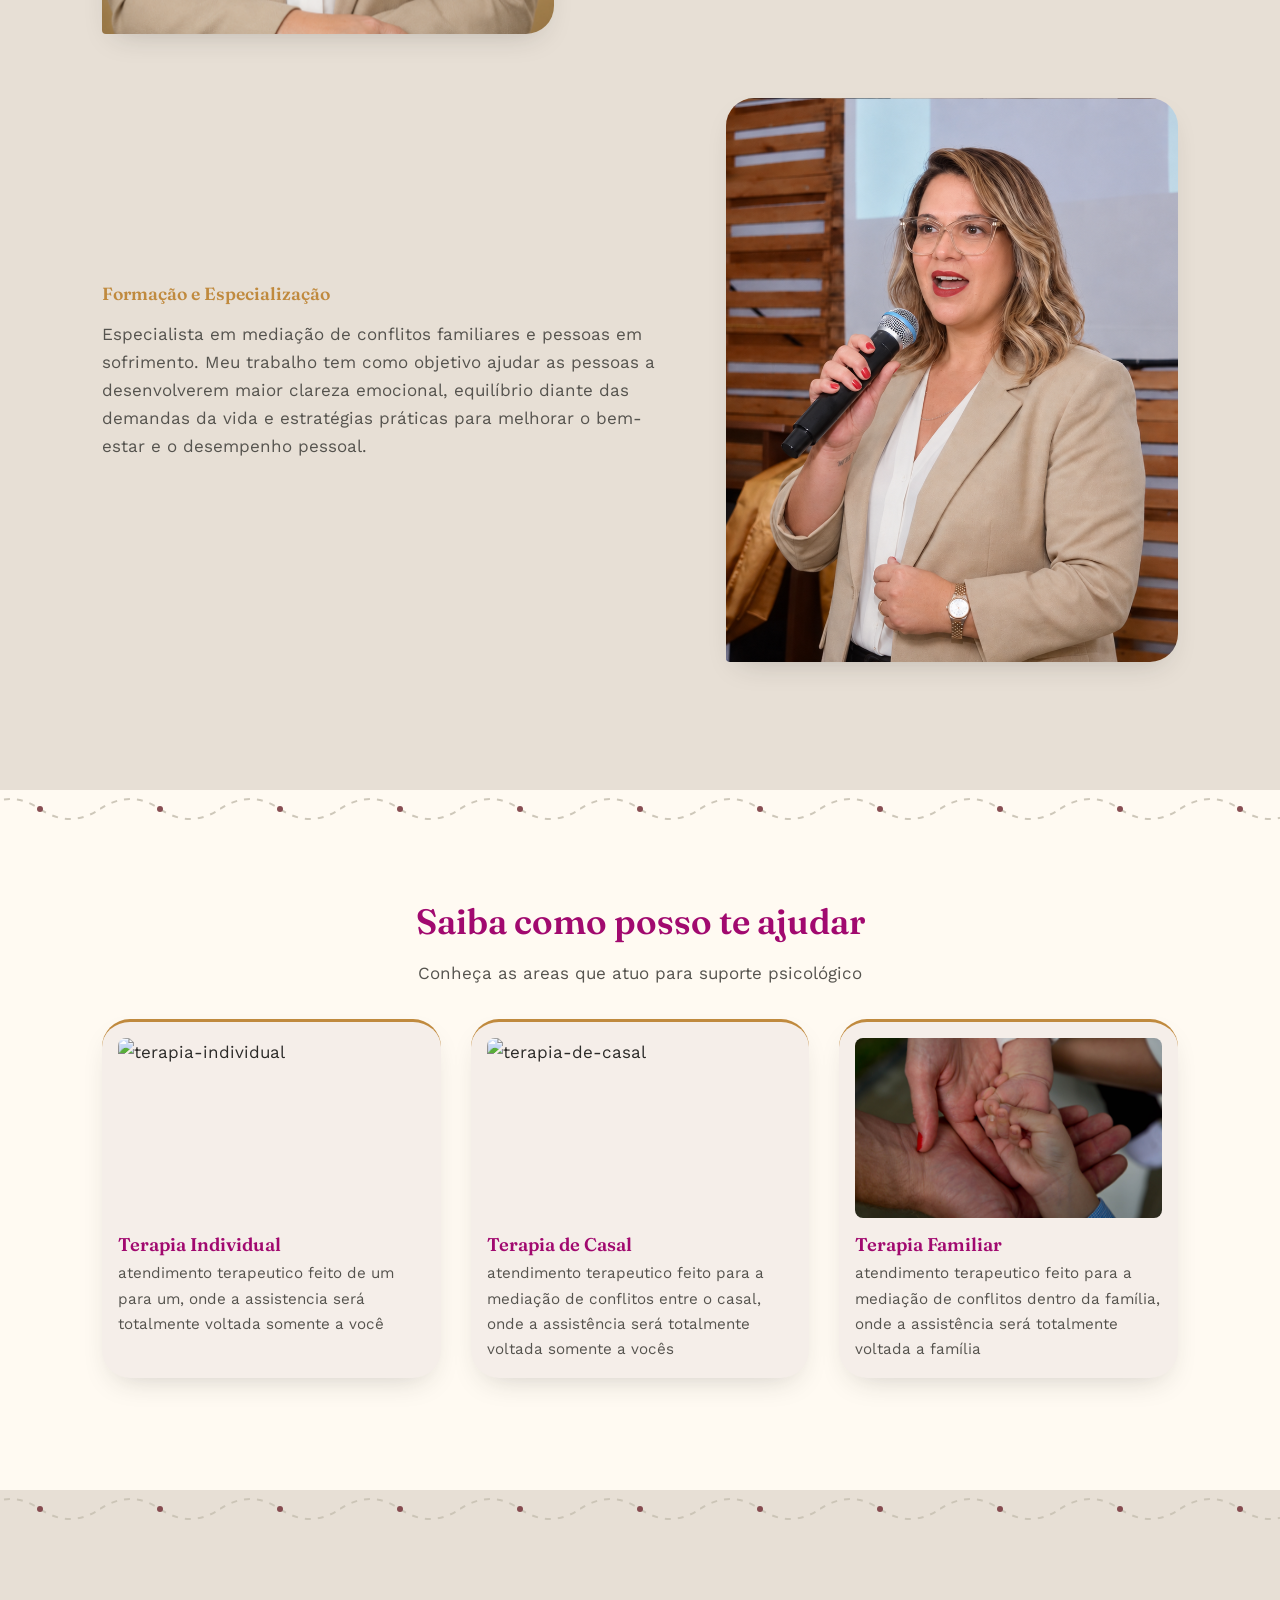
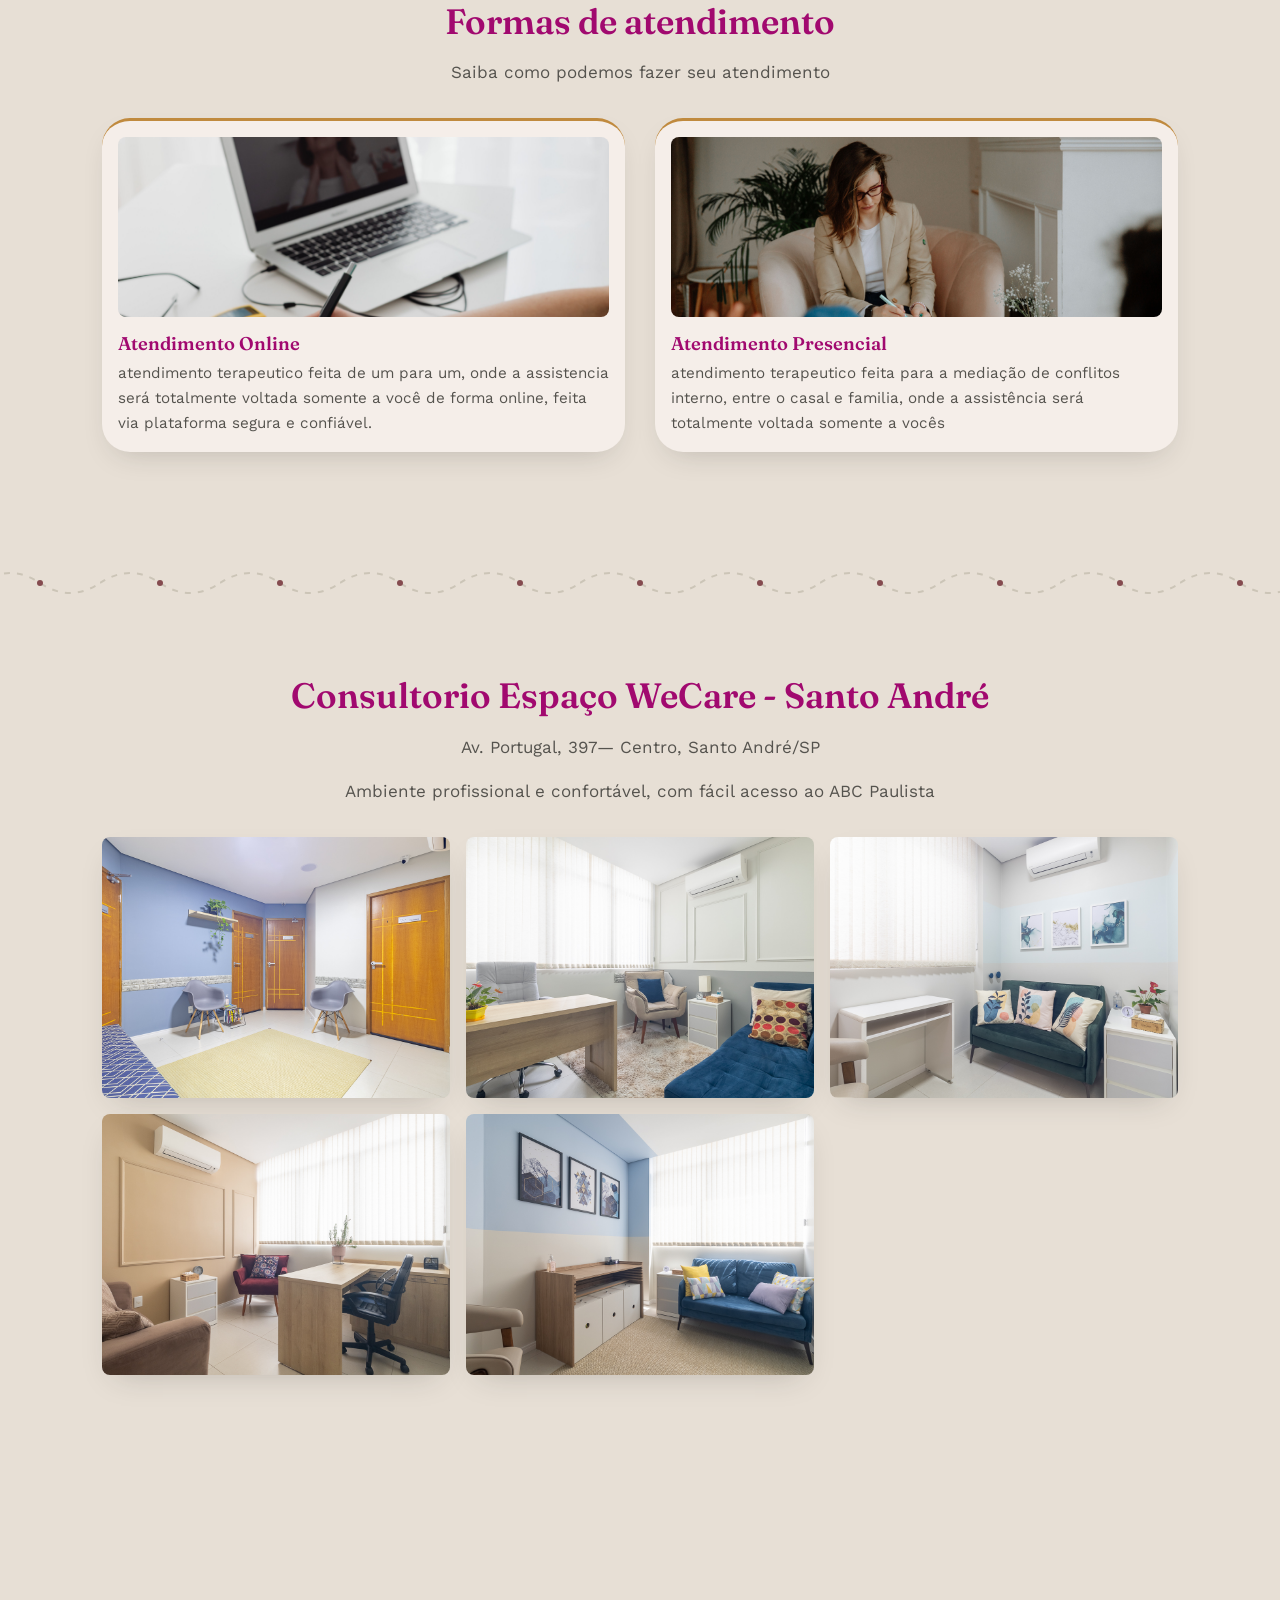
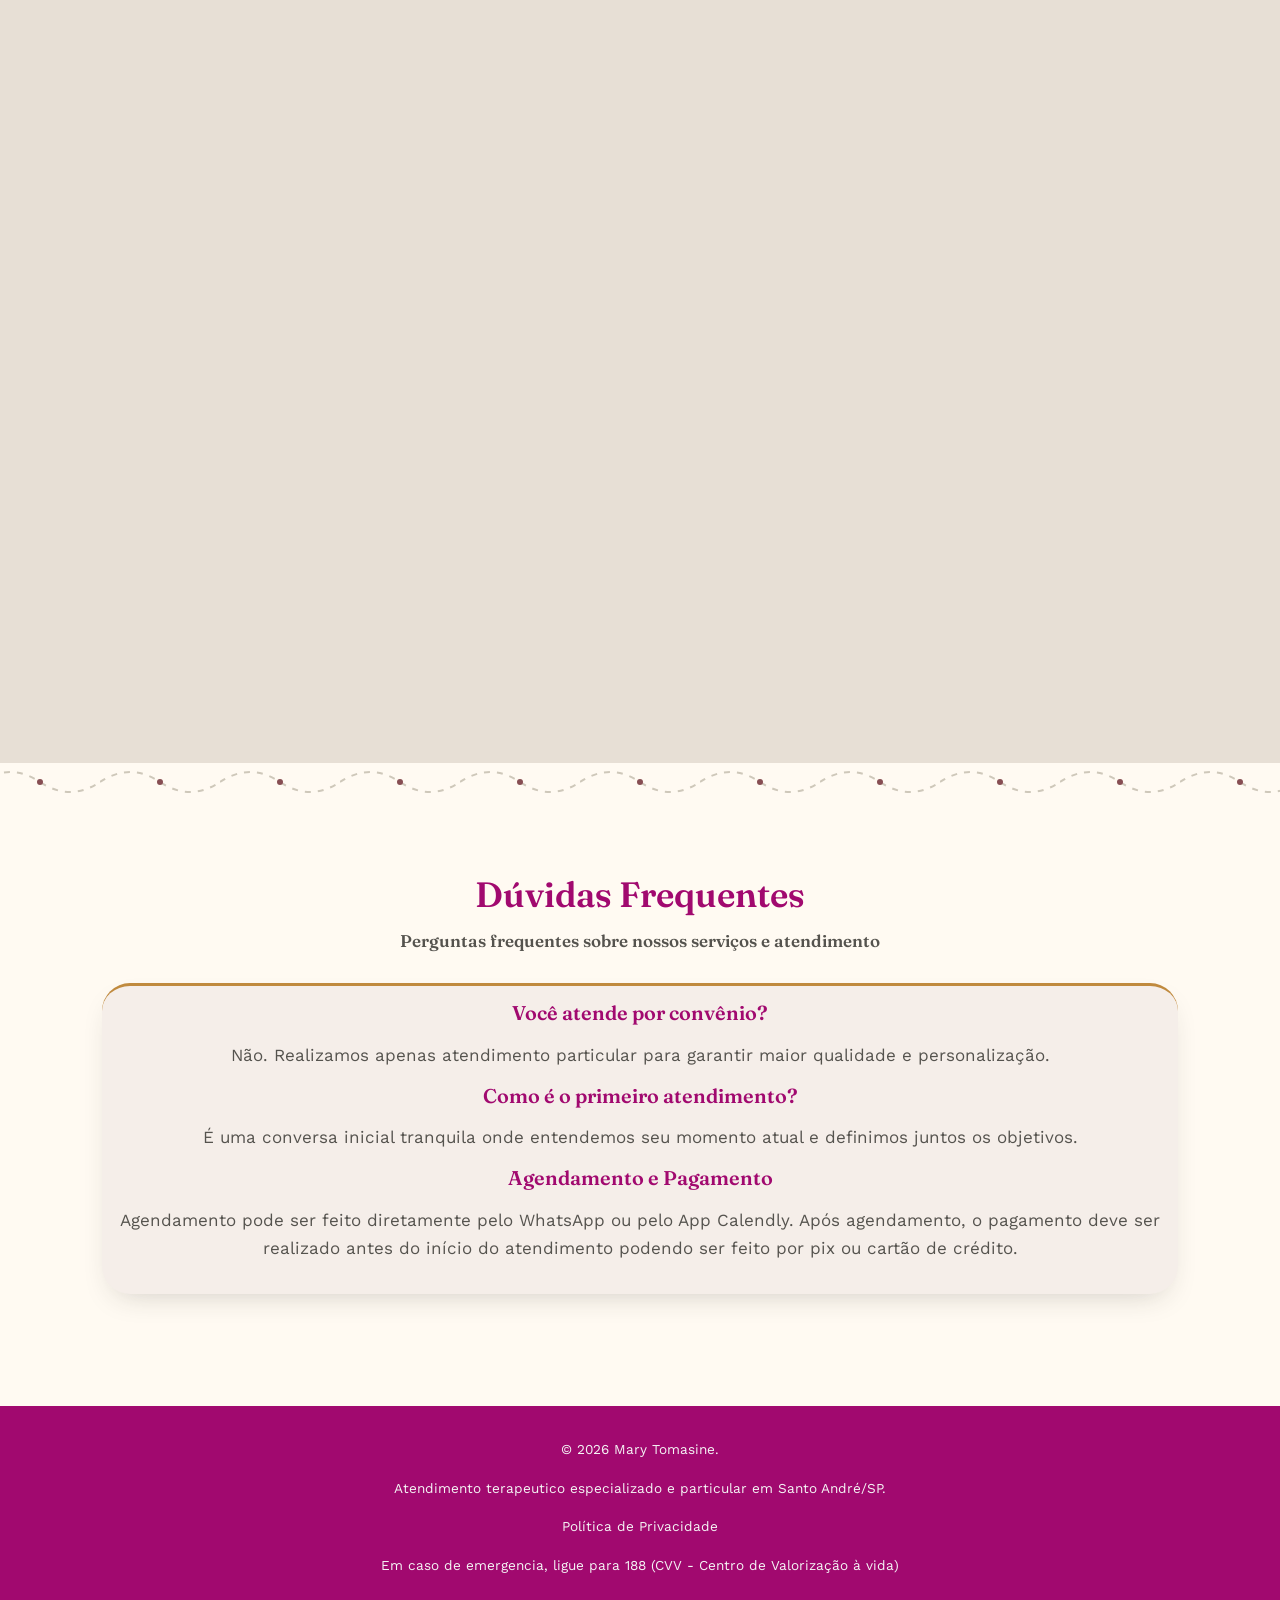
==== commit 767d7a0f: "Update WhatsApp link and SVG icon in index.html" ====
--- a/index.html
+++ b/index.html
@@ -192,12 +192,11 @@
         </section>
 
         <!-- WhatsApp flutuante -->
-       <a href="https://wa.me/5511966307752?text=Olá,%20Mary!%20Gostaria%20de%20agendar%20meu%20atendimento%20particular" class="whatsapp-float" target="_blank" rel="noopener noreferrer" aria-label="Falar no WhatsApp">
-            <svg viewBox="0 0 24 24" width="28" height="28" fill="currentColor">
-                <path d="M17.6 14.2c-.3-.15-1.75-.85-2-.95-.28-.1-.48-.15-.68.15s-.78.95-.95 1.15c-.18.2-.35.22-.65.07-.3-.15-1.28-.47-2.43-1.5-.9-.8-1.5-1.8-1.68-2.1-.17-.3-.02-.46.13-.6.14-.14.3-.35.45-.53.15-.17.2-.3.3-.5.1-.2.05-.37-.02-.52-.07-.15-.68-1.63-.93-2.23-.24-.58-.5-.5-.68-.5h-.58c-.2 0-.52.07-.8.37-.27.3-1.04 1.02-1.04 2.5 0 1.47 1.07 2.9 1.22 3.1.15.2 2.1 3.2 5.1 4.5.7.3 1.27.5 1.7.63.72.23 1.37.2 1.88.12.57-.08 1.75-.72 2-1.4.24-.7.24-1.28.17-1.4-.08-.13-.28-.2-.58-.35Z"/>
-                <path d="M12.02 2C6.5 2 2 6.48 2 12c0 1.9.53 3.68 1.44 5.2L2 22l4.94-1.4A9.94 9.94 0 0 0 12.02 22C17.53 22 22 17.52 22 12S17.53 2 12.02 2Zm0 18.1a8.06 8.06 0 0 1-4.3-1.24l-.31-.18-2.95.78.79-2.87-.2-.3A8.08 8.08 0 1 1 12.02 20.1Z"/>
+         <a href="https://wa.me/5511966307752?text=Olá,%20Mary!%20Gostaria%20de%20agendar%20meu%20atendimento%20particular" class="whatsapp-float" target="_blank" rel="noopener noreferrer" aria-label="Falar no WhatsApp">
+            <svg xmlns="http://www.w3.org/2000/svg" width="28" height="28" fill="currentColor" viewBox="0 0 16 16">
+                <path d="M13.601 2.326A7.85 7.85 0 0 0 7.994 0C3.627 0 .068 3.558.064 7.926c0 1.399.366 2.76 1.057 3.965L0 16l4.204-1.102a7.9 7.9 0 0 0 3.79.965h.004c4.368 0 7.926-3.558 7.93-7.93A7.9 7.9 0 0 0 13.6 2.326zM7.994 14.521a6.6 6.6 0 0 1-3.356-.92l-.24-.144-2.494.654.666-2.433-.156-.251a6.56 6.56 0 0 1-1.007-3.505c0-3.626 2.957-6.584 6.591-6.584a6.56 6.56 0 0 1 4.66 1.931 6.56 6.56 0 0 1 1.928 4.66c-.004 3.639-2.961 6.592-6.592 6.592m3.615-4.934c-.197-.099-1.17-.578-1.353-.646-.182-.065-.315-.099-.445.099-.133.197-.513.646-.627.775-.114.133-.232.148-.43.05-.197-.1-.836-.308-1.592-.985-.59-.525-.985-1.175-1.103-1.372-.114-.198-.011-.304.088-.403.087-.088.197-.232.296-.346.1-.114.133-.198.198-.33.065-.134.034-.248-.015-.347-.05-.099-.445-1.076-.612-1.47-.16-.389-.323-.335-.445-.34-.114-.007-.247-.007-.38-.007a.73.73 0 0 0-.529.247c-.182.198-.691.677-.691 1.654s.71 1.916.81 2.049c.098.133 1.394 2.132 3.383 2.992.47.205.84.326 1.129.418.475.152.904.129 1.246.08.38-.058 1.171-.48 1.338-.943.164-.464.164-.86.114-.943-.049-.084-.182-.133-.38-.232"/>
             </svg>
-       </a>
+        </a>
     </main>
     <footer>
         <div class="container">
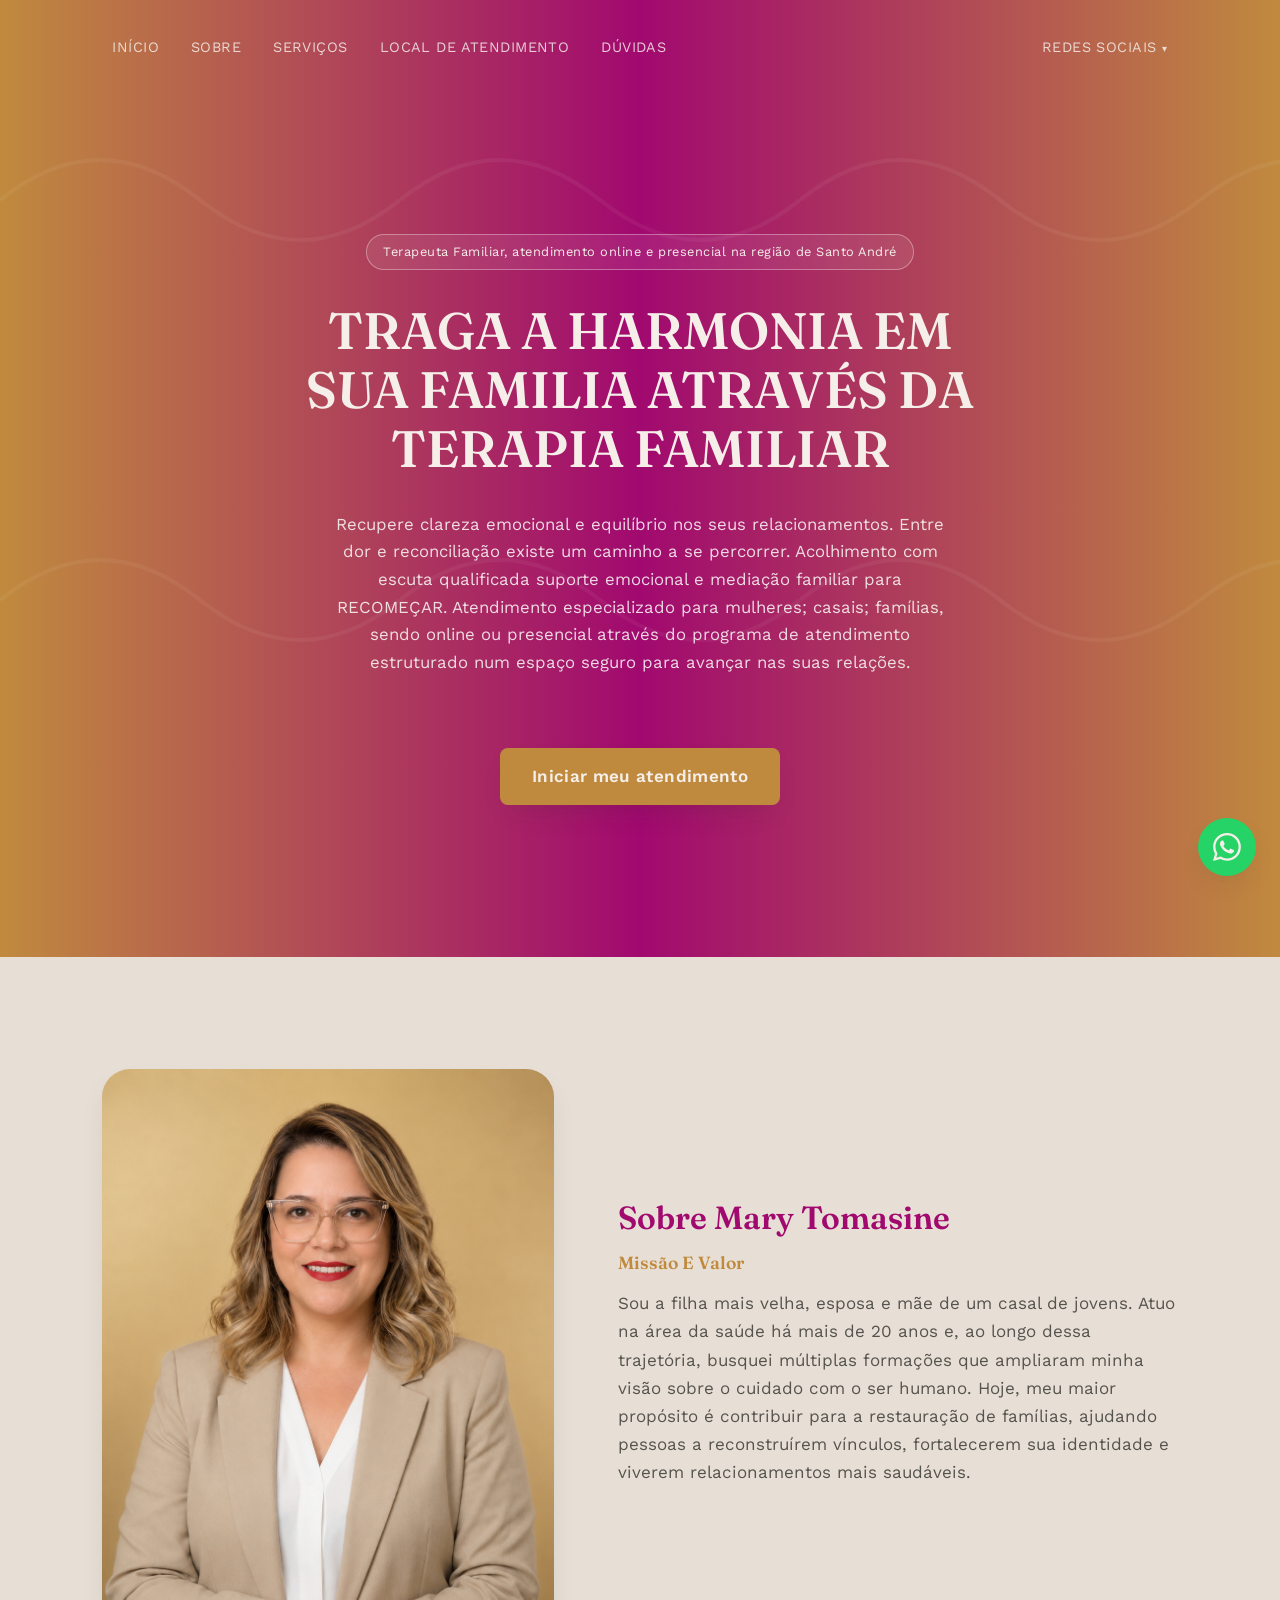
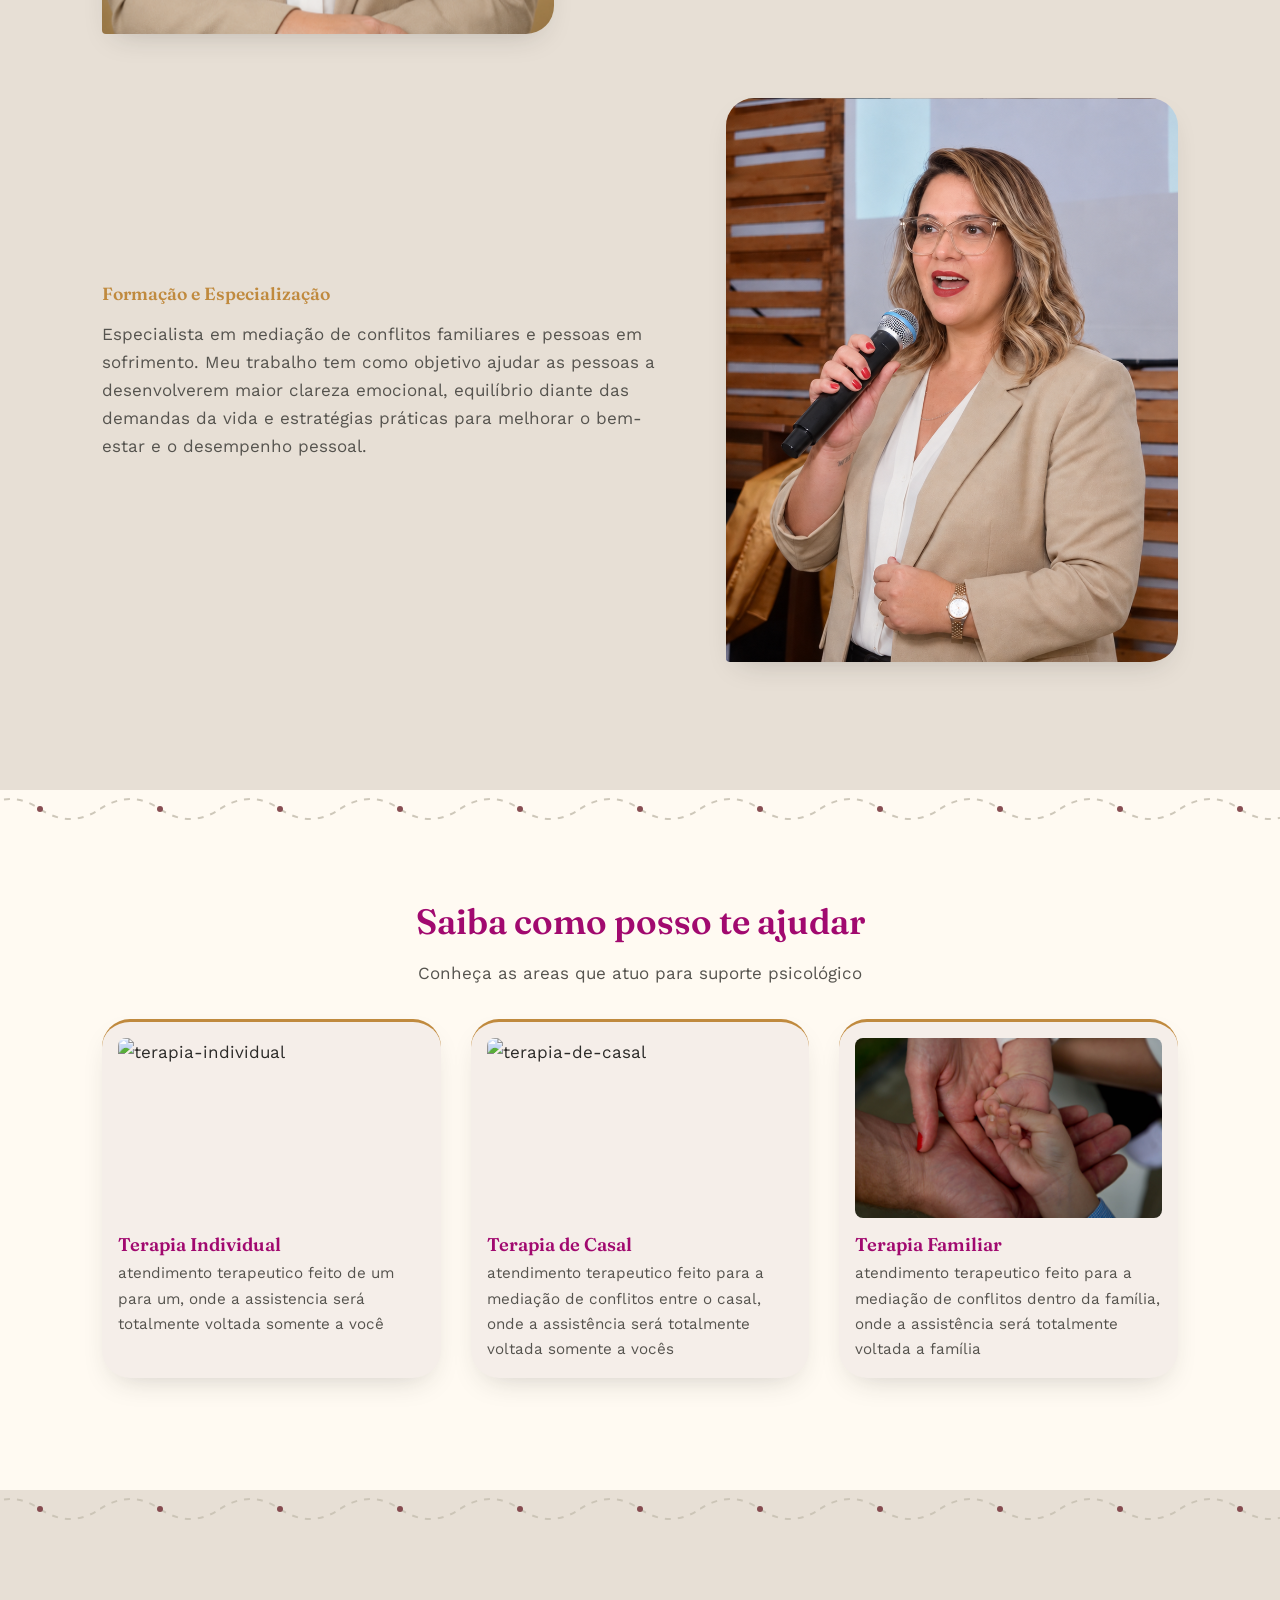
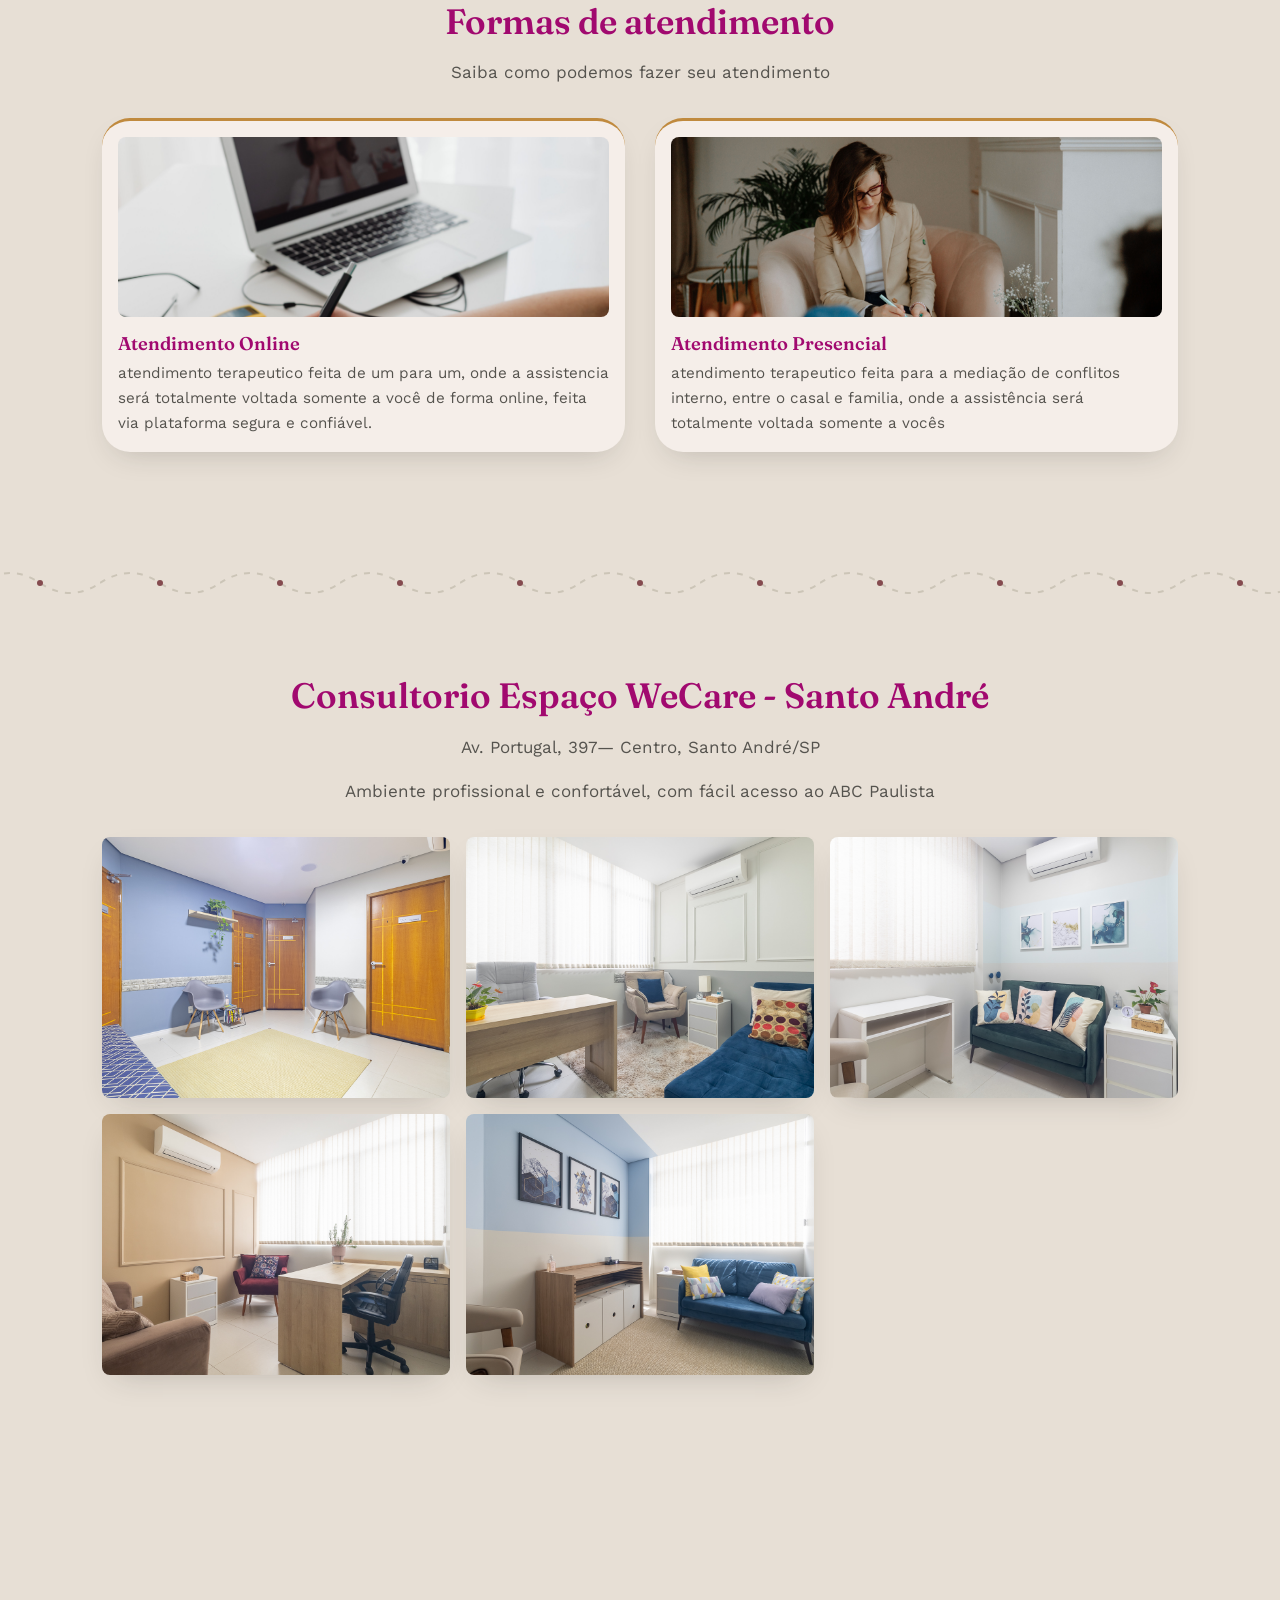
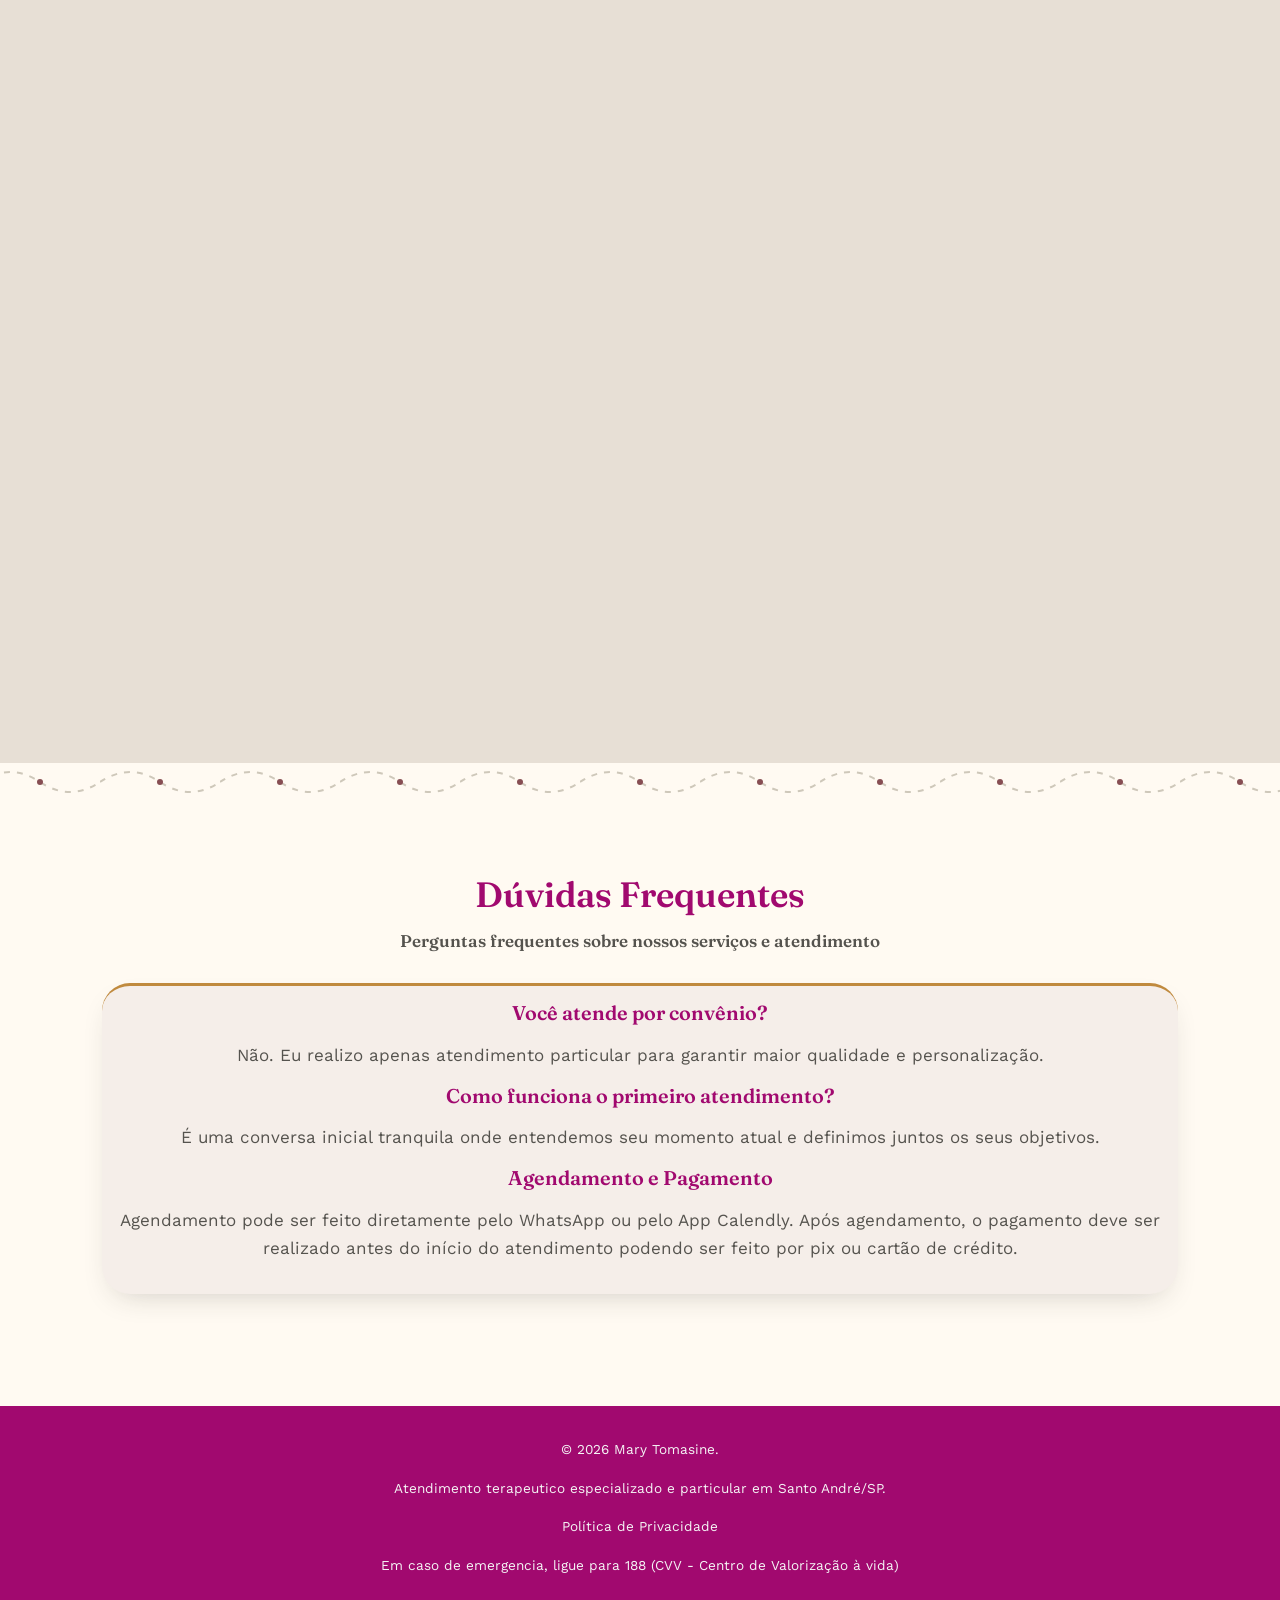
==== commit c6ec99e8: "Update text for service card in index.html" ====
--- a/index.html
+++ b/index.html
@@ -180,9 +180,9 @@
                     <div class="service-card visible" data-animate>
                         <ul class="bullet-list">
                             <li><h3>Você atende por convênio?</h3></li>
-                            <p>Não. Realizamos apenas atendimento particular para garantir maior qualidade e personalização.</p>
-                            <li><h3>Como é o primeiro atendimento?</h3></li>
-                            <p>É uma conversa inicial tranquila onde entendemos seu momento atual e definimos juntos os objetivos.</p>
+                            <p>Não. Eu realizo apenas atendimento particular para garantir maior qualidade e personalização.</p>
+                            <li><h3>Como funciona o primeiro atendimento?</h3></li>
+                            <p>É uma conversa inicial tranquila onde entendemos seu momento atual e definimos juntos os seus objetivos.</p>
                             <li><h3>Agendamento e Pagamento</h3></li>
                             <p>Agendamento pode ser feito diretamente pelo WhatsApp ou pelo App Calendly. Após agendamento, o pagamento deve ser realizado antes do início do atendimento podendo ser feito por pix ou cartão de crédito.</p>
                         </ul>
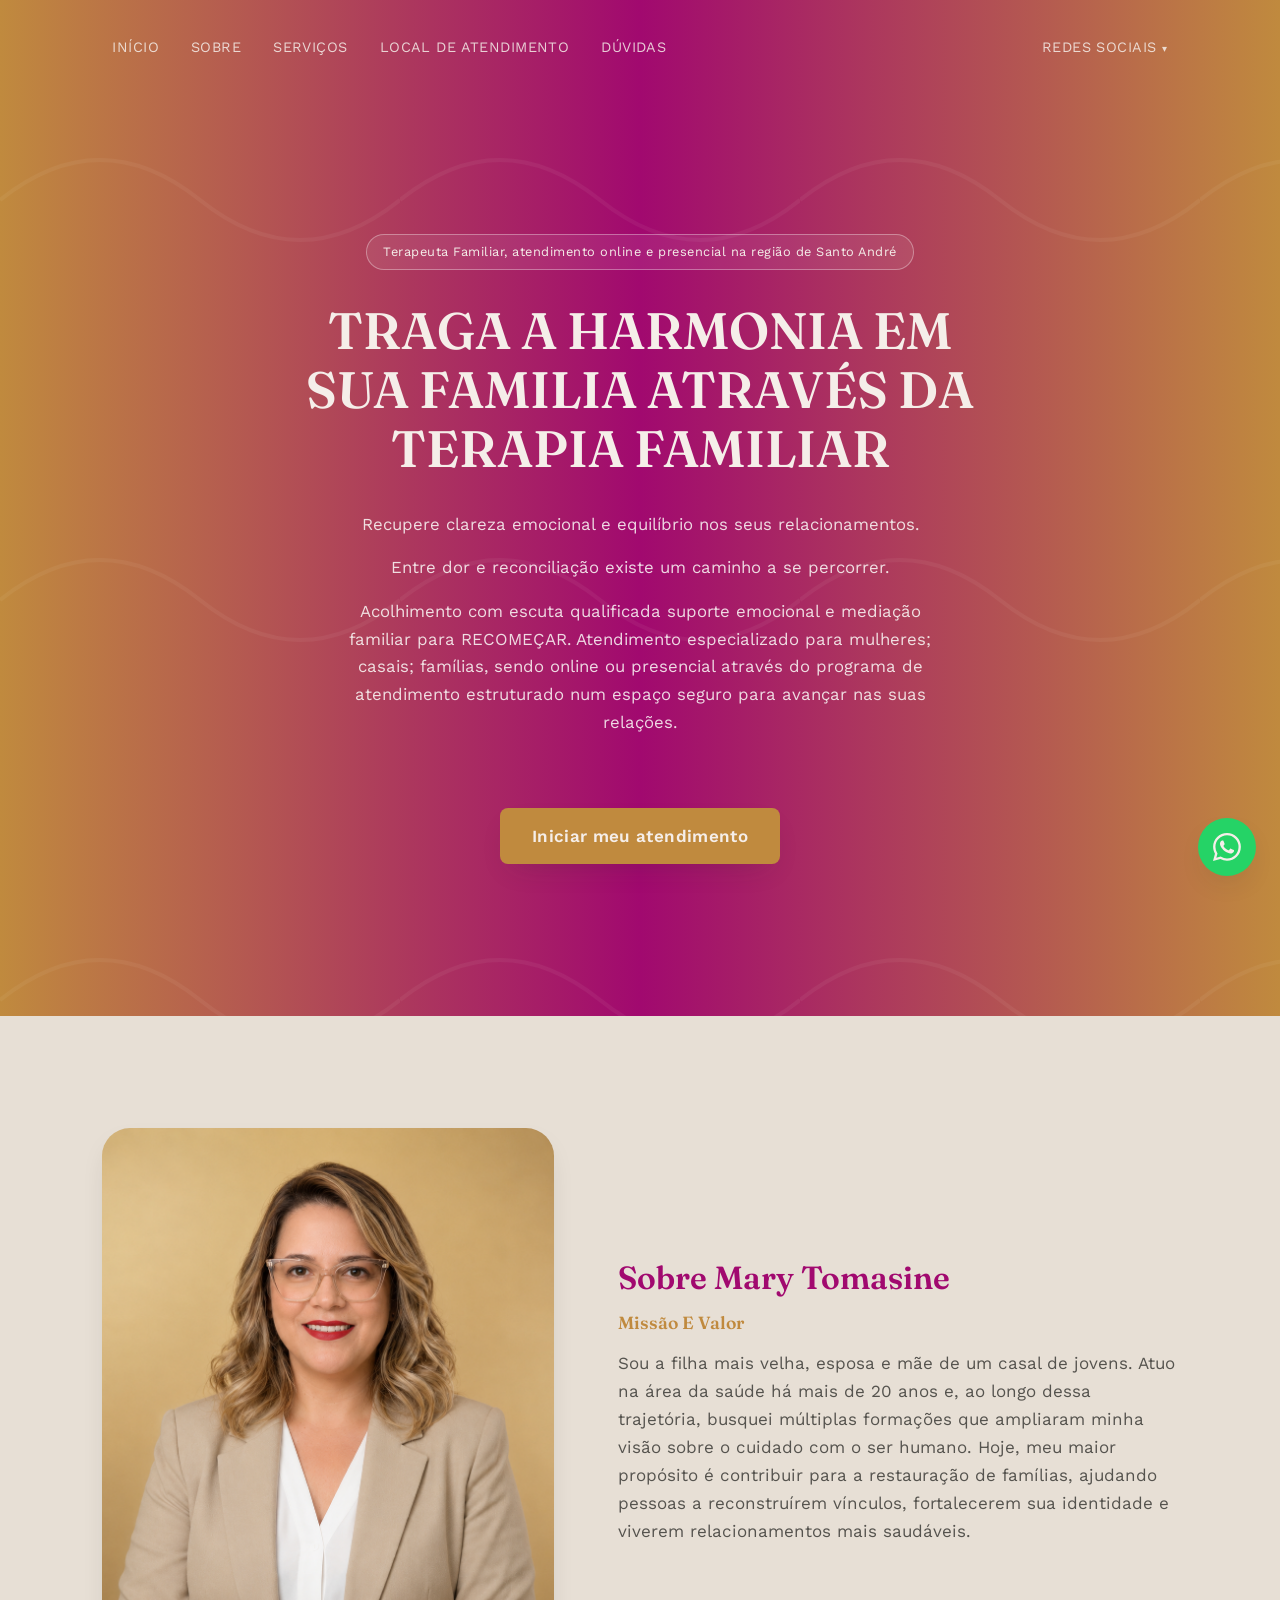
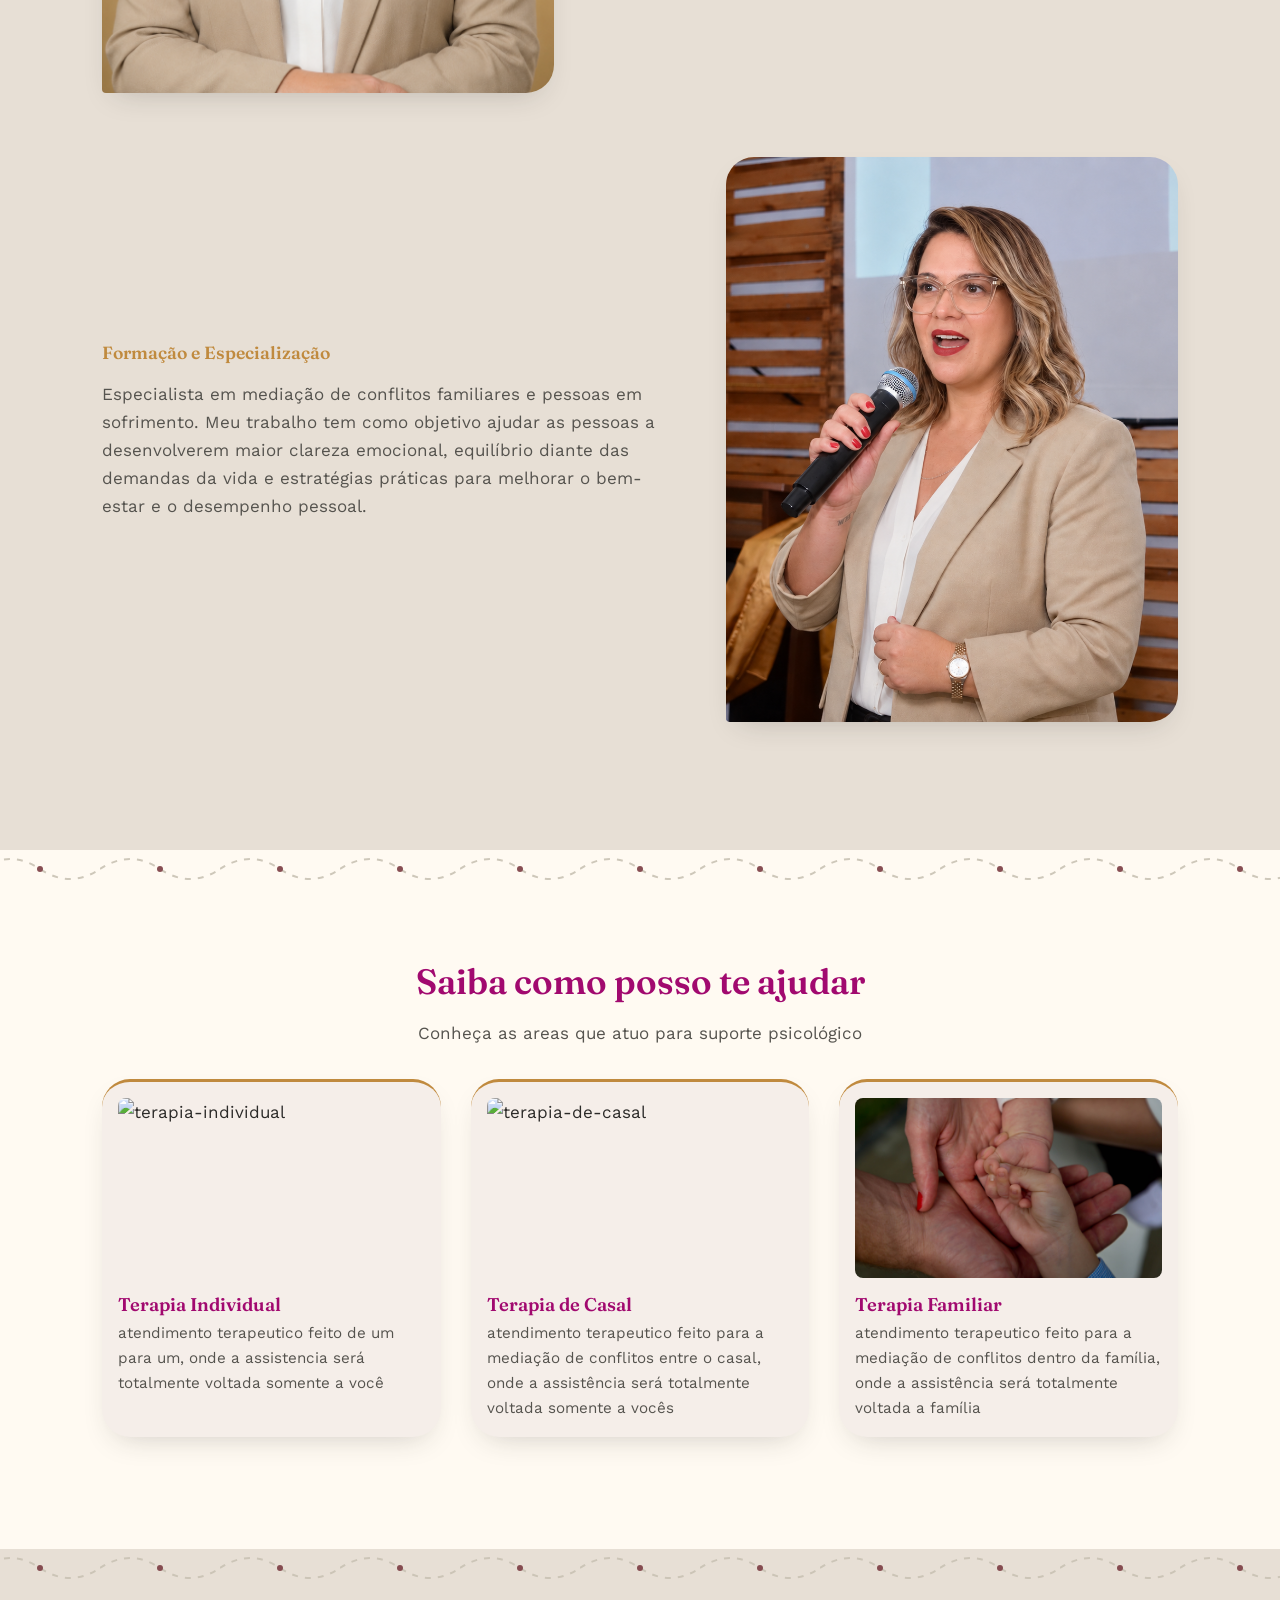
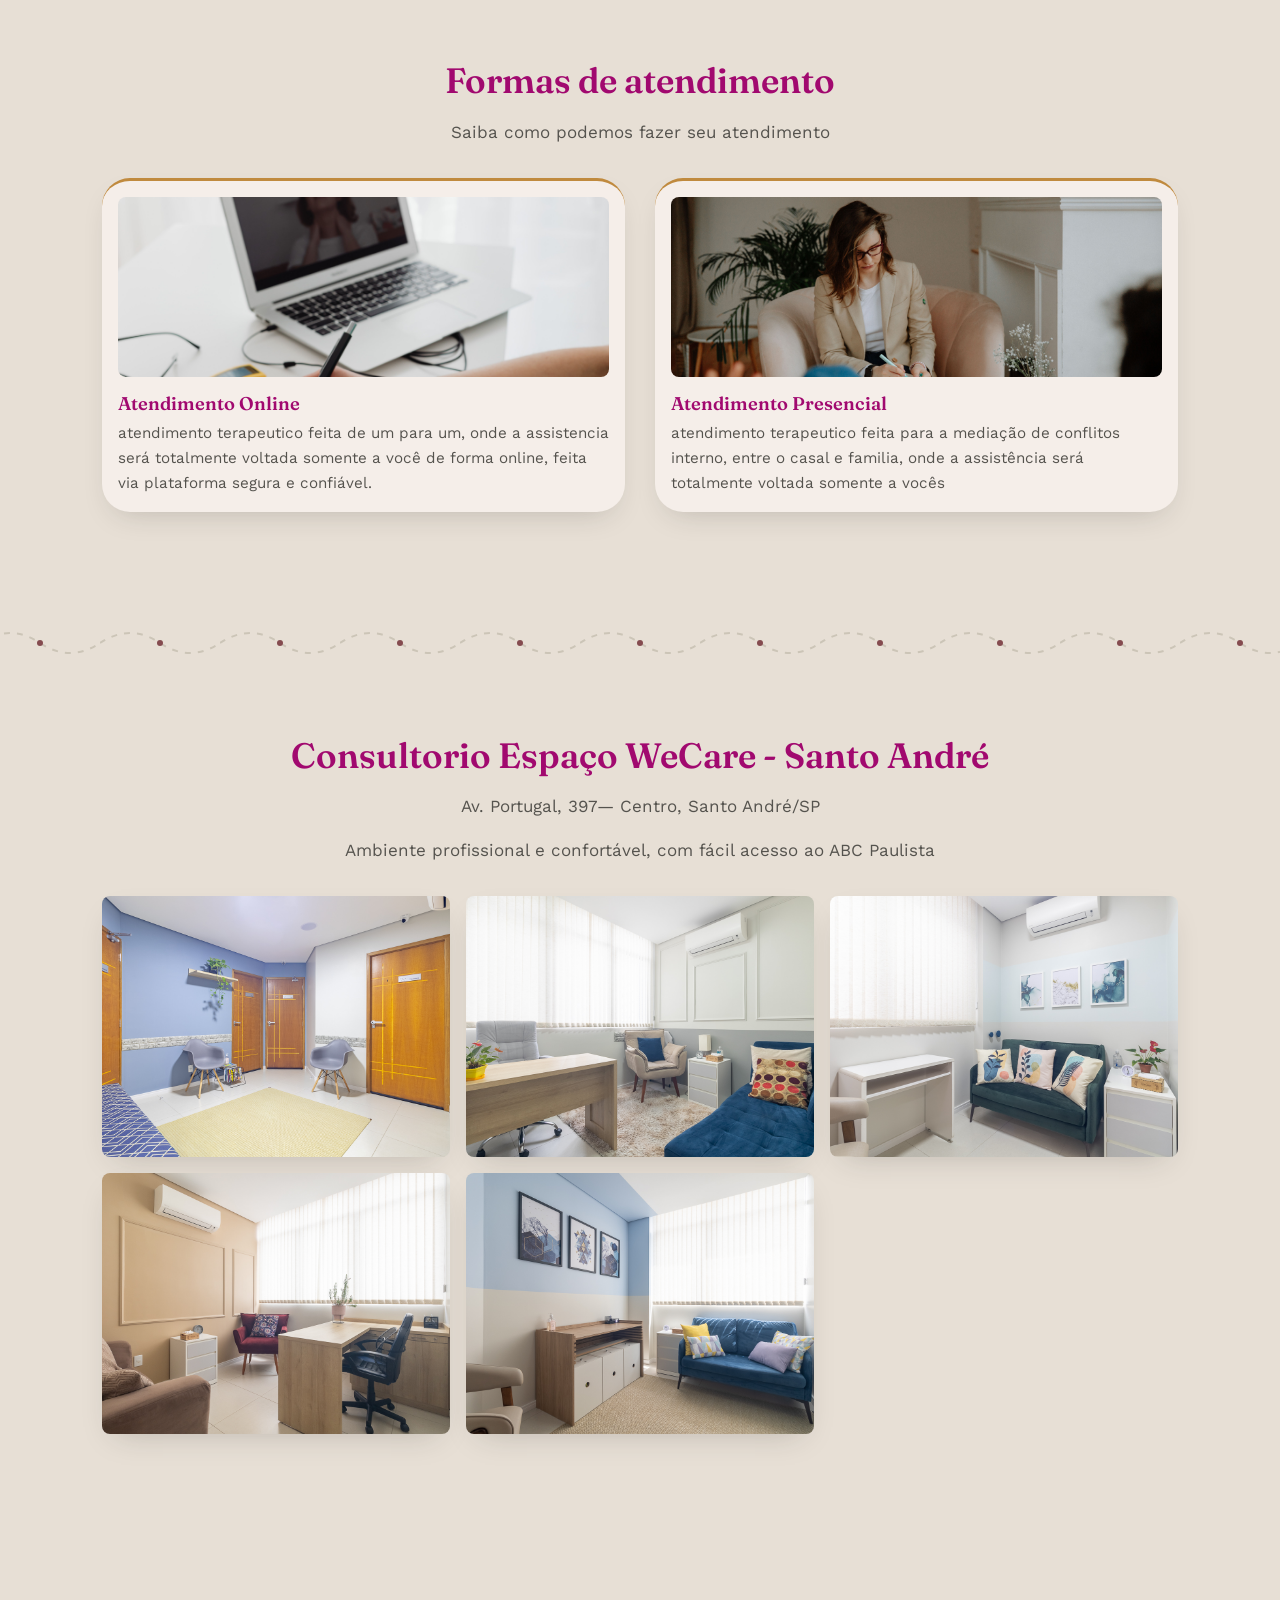
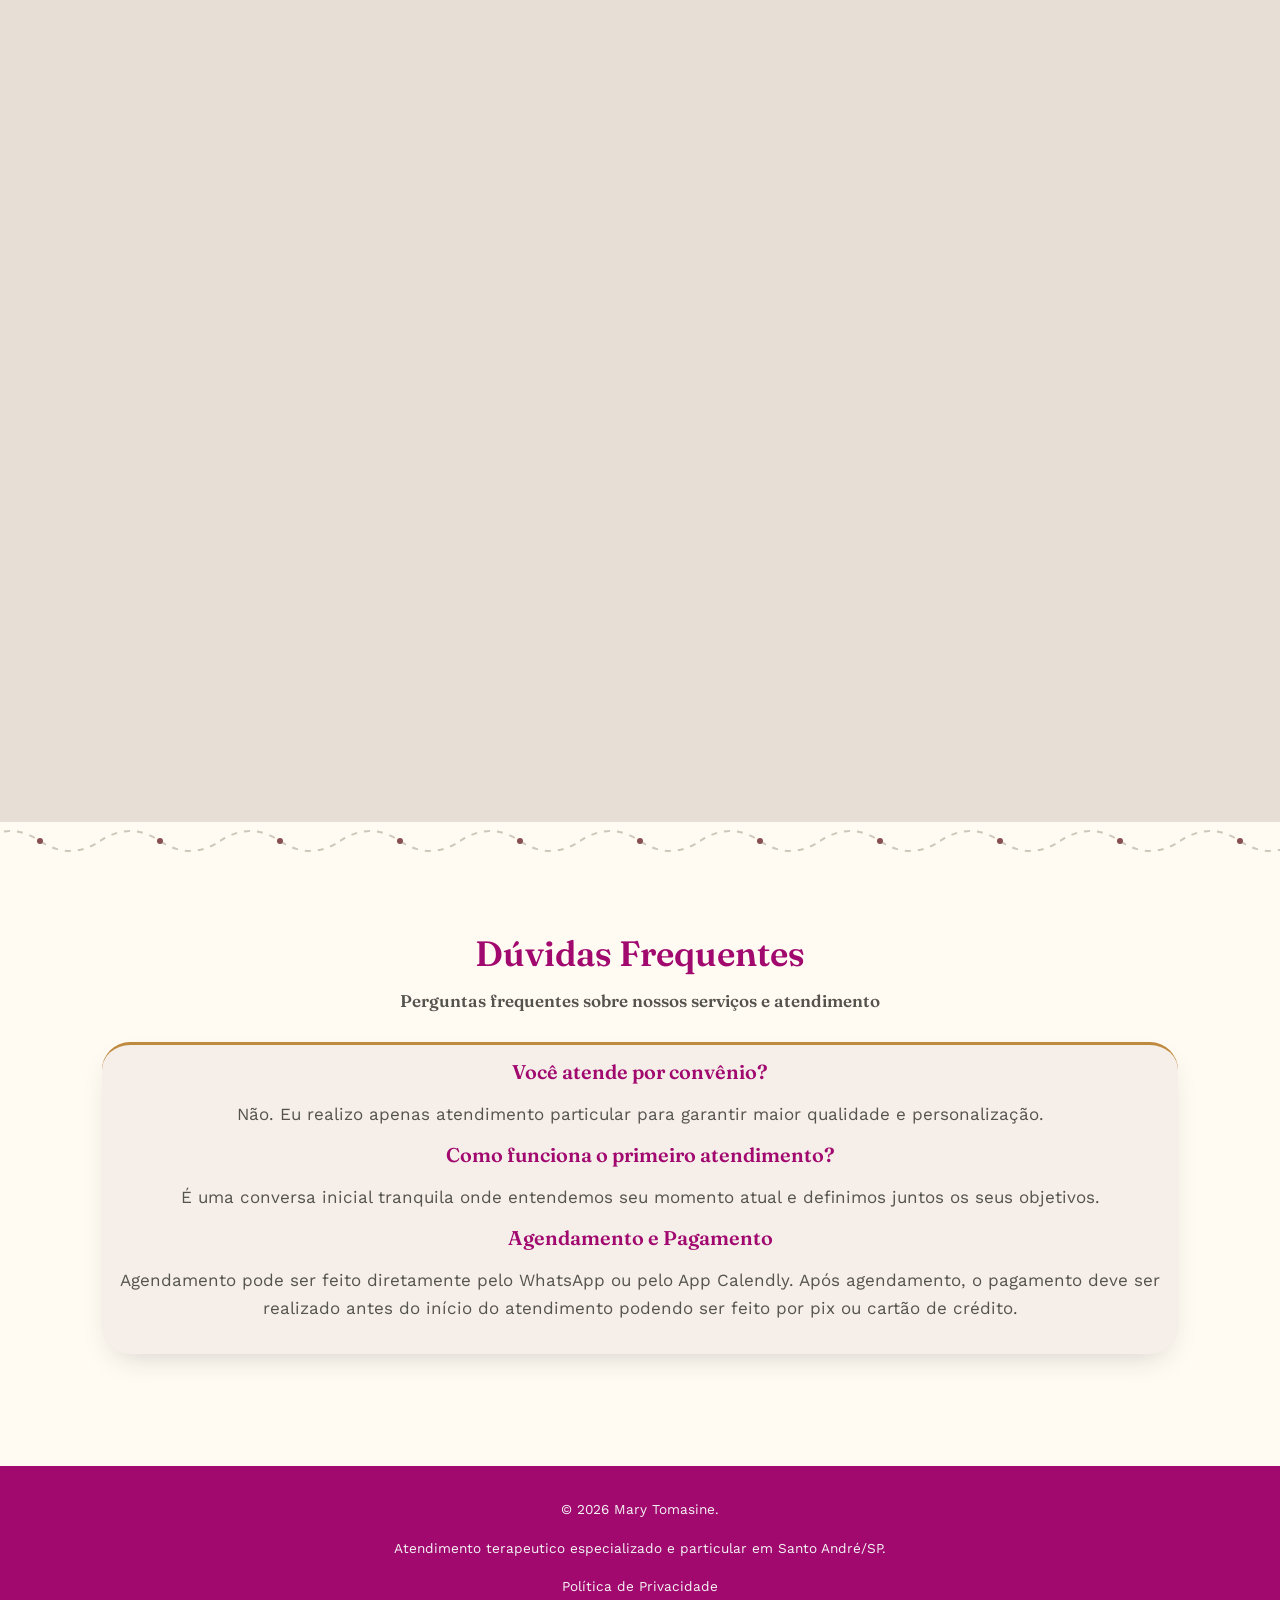
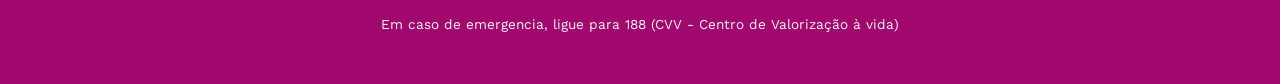
==== commit 40a6d106: "Refactor content in index.html for clarity Split a long paragraph into multiple shorter paragraphs f" ====
--- a/index.html
+++ b/index.html
@@ -52,7 +52,9 @@
             <div class="home-content" id="home">
                 <div class="exclusive badge">Terapeuta Familiar, atendimento online e presencial na região de Santo André</div>
                 <h1 style="text-transform: uppercase;">traga a harmonia em sua familia através da terapia familiar</h1>
-                <p>Recupere clareza emocional e equilíbrio nos seus relacionamentos. Entre dor e reconciliação existe um caminho a se percorrer. Acolhimento com escuta qualificada suporte emocional e mediação familiar para RECOMEÇAR. Atendimento especializado para mulheres; casais; famílias, sendo online ou presencial através do programa de atendimento estruturado num espaço seguro para avançar nas suas relações.</p>
+                <p>Recupere clareza emocional e equilíbrio nos seus relacionamentos.</p>
+                <p>Entre dor e reconciliação existe um caminho a se percorrer.</p>
+                <p>Acolhimento com escuta qualificada suporte emocional e mediação familiar para RECOMEÇAR. Atendimento especializado para mulheres; casais; famílias, sendo online ou presencial através do programa de atendimento estruturado num espaço seguro para avançar nas suas relações.</p>
                 <a href="https://wa.me/5511966307752?text=Olá,%20Mary!%20Gostaria%20de%20agendar%20meu%20atendimento%20particular." class="btn-cta track-wpp visible" target="_blank" rel="noopener noreferrer" style="margin-top: 55px;" data-animate>Iniciar meu atendimento</a>
             </div>
         </header>
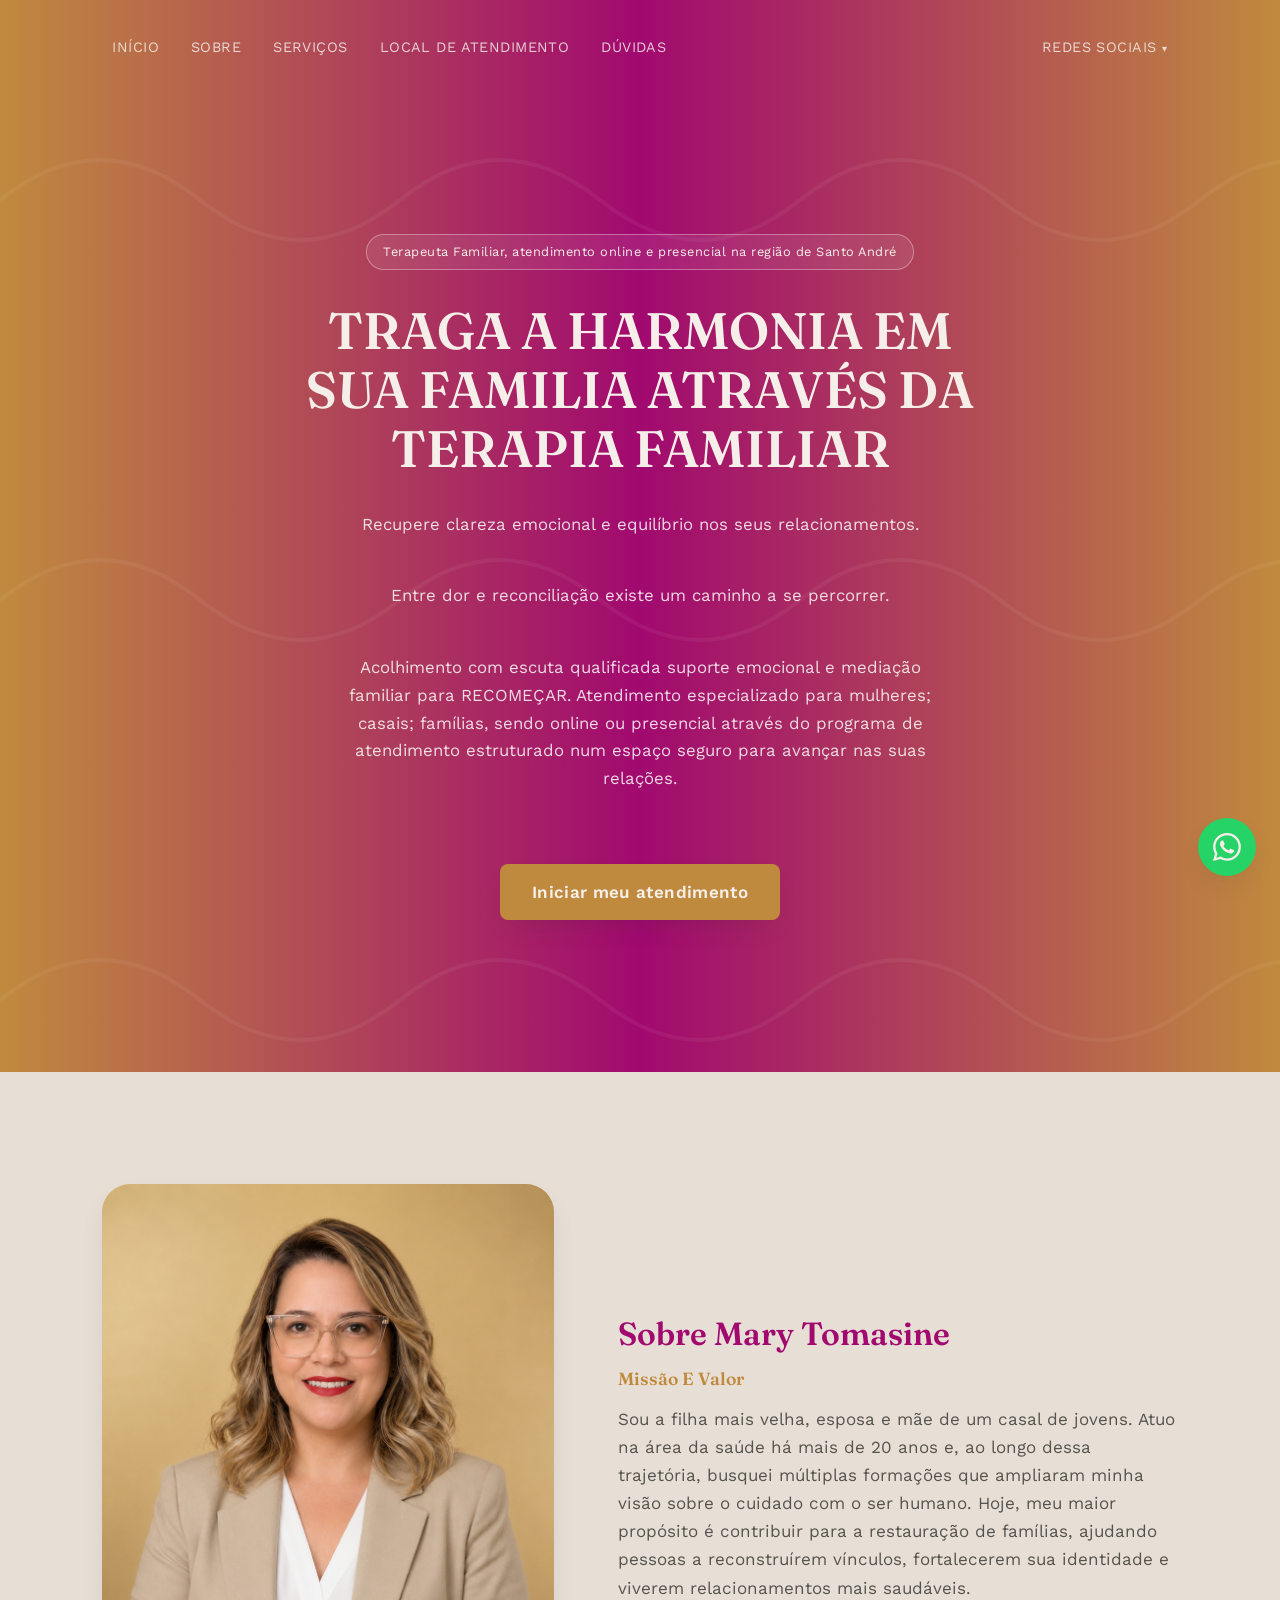
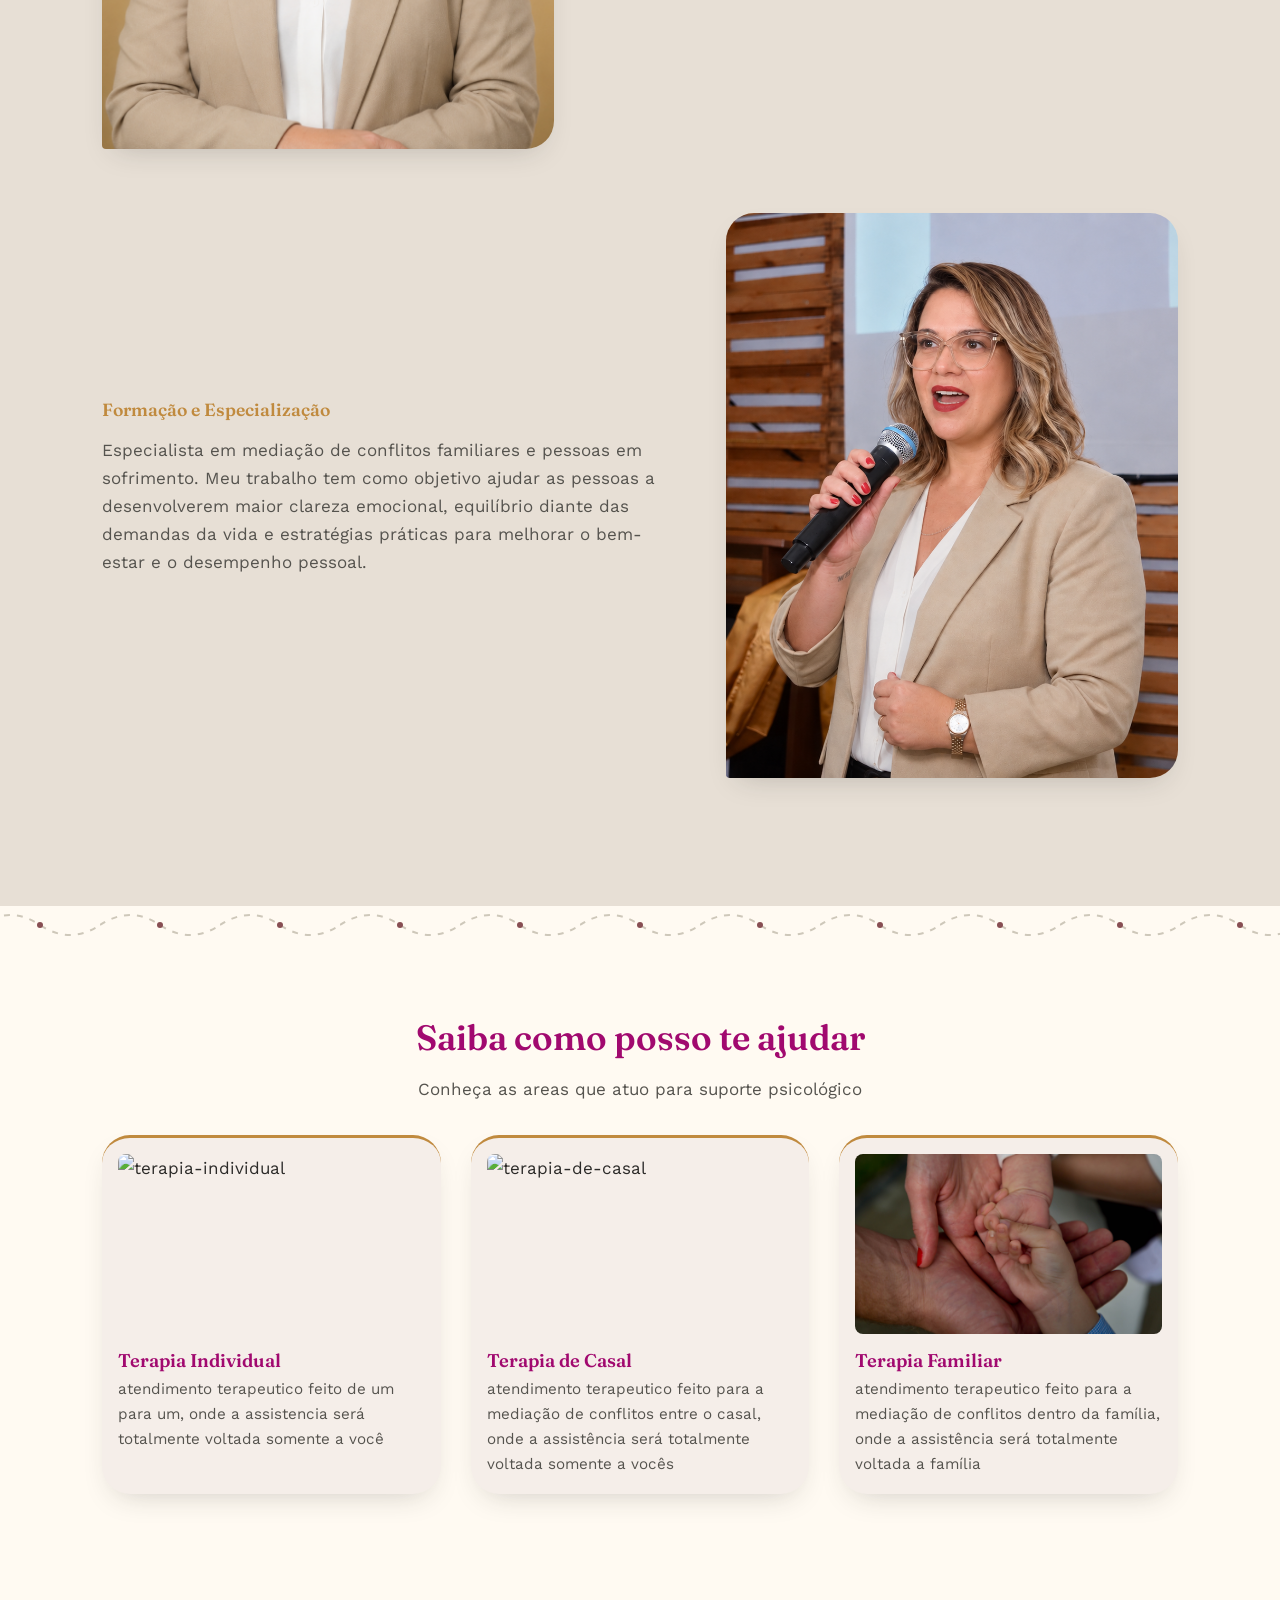
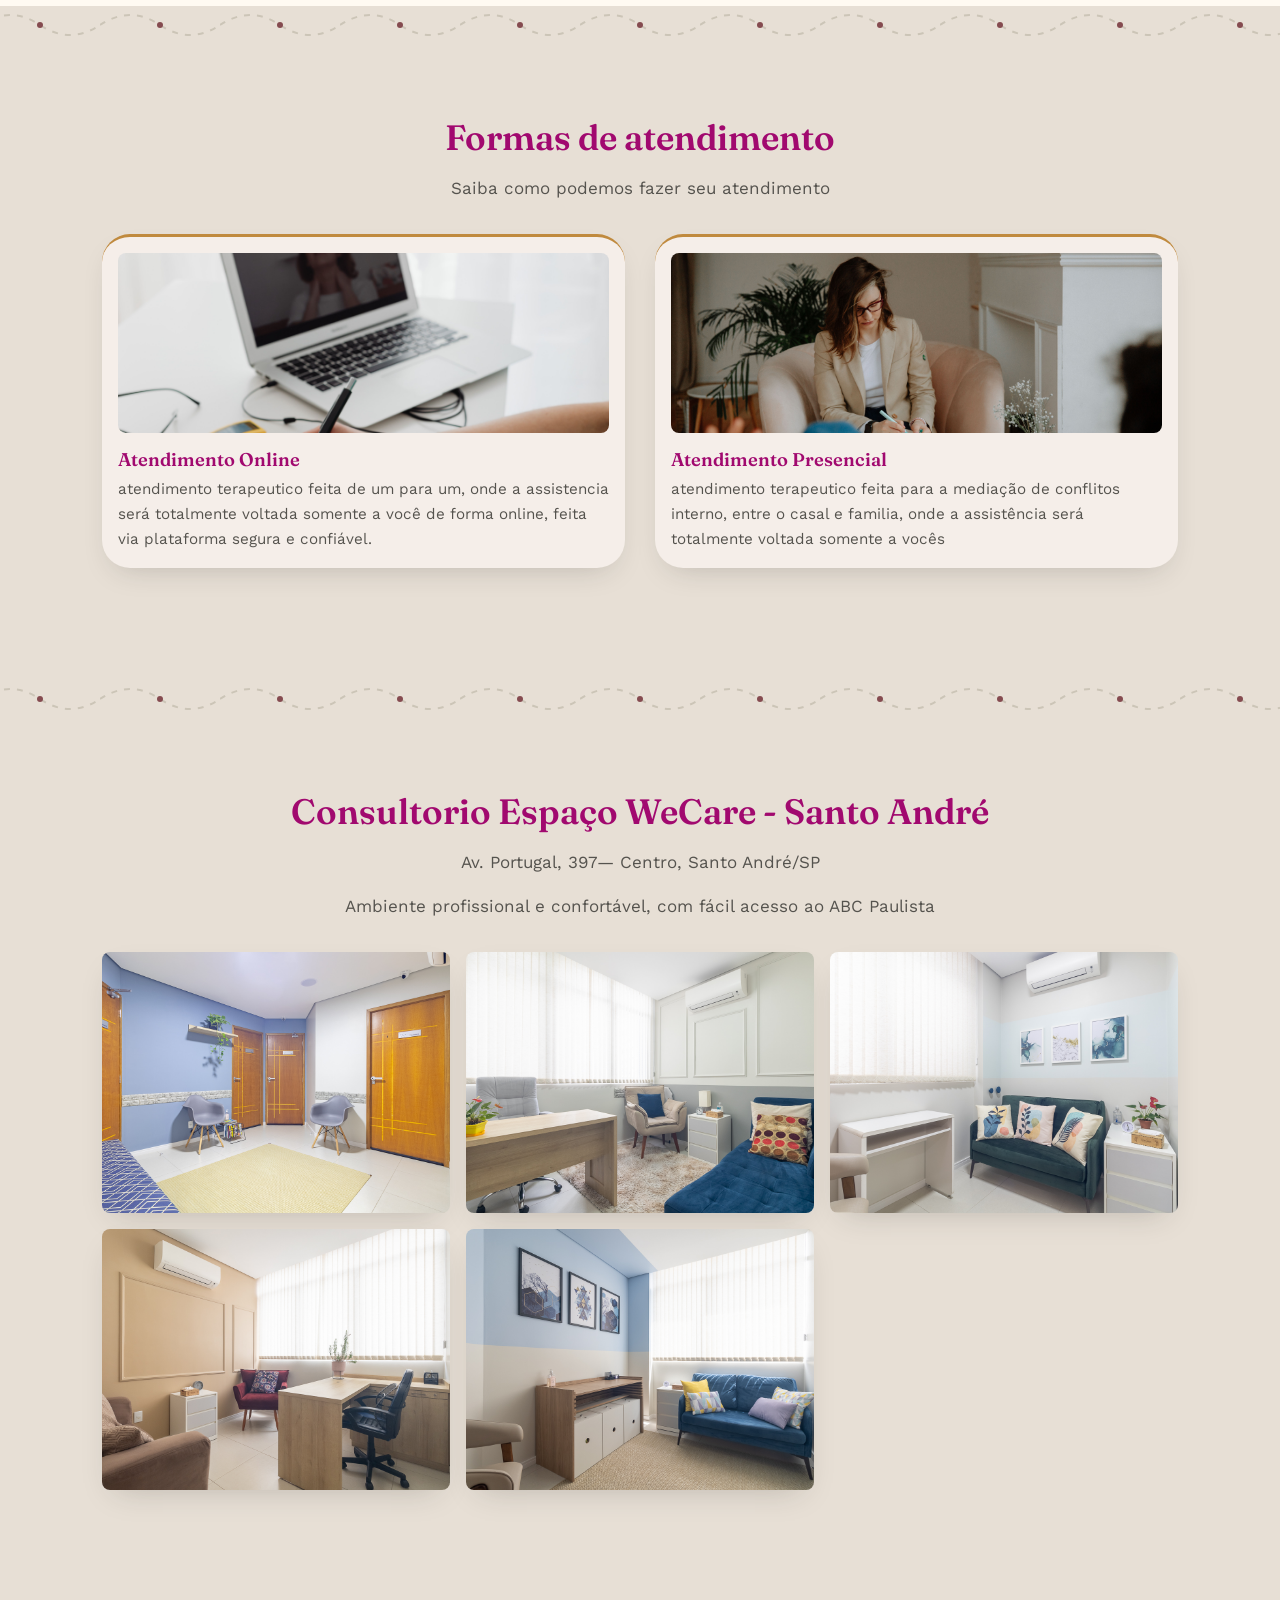
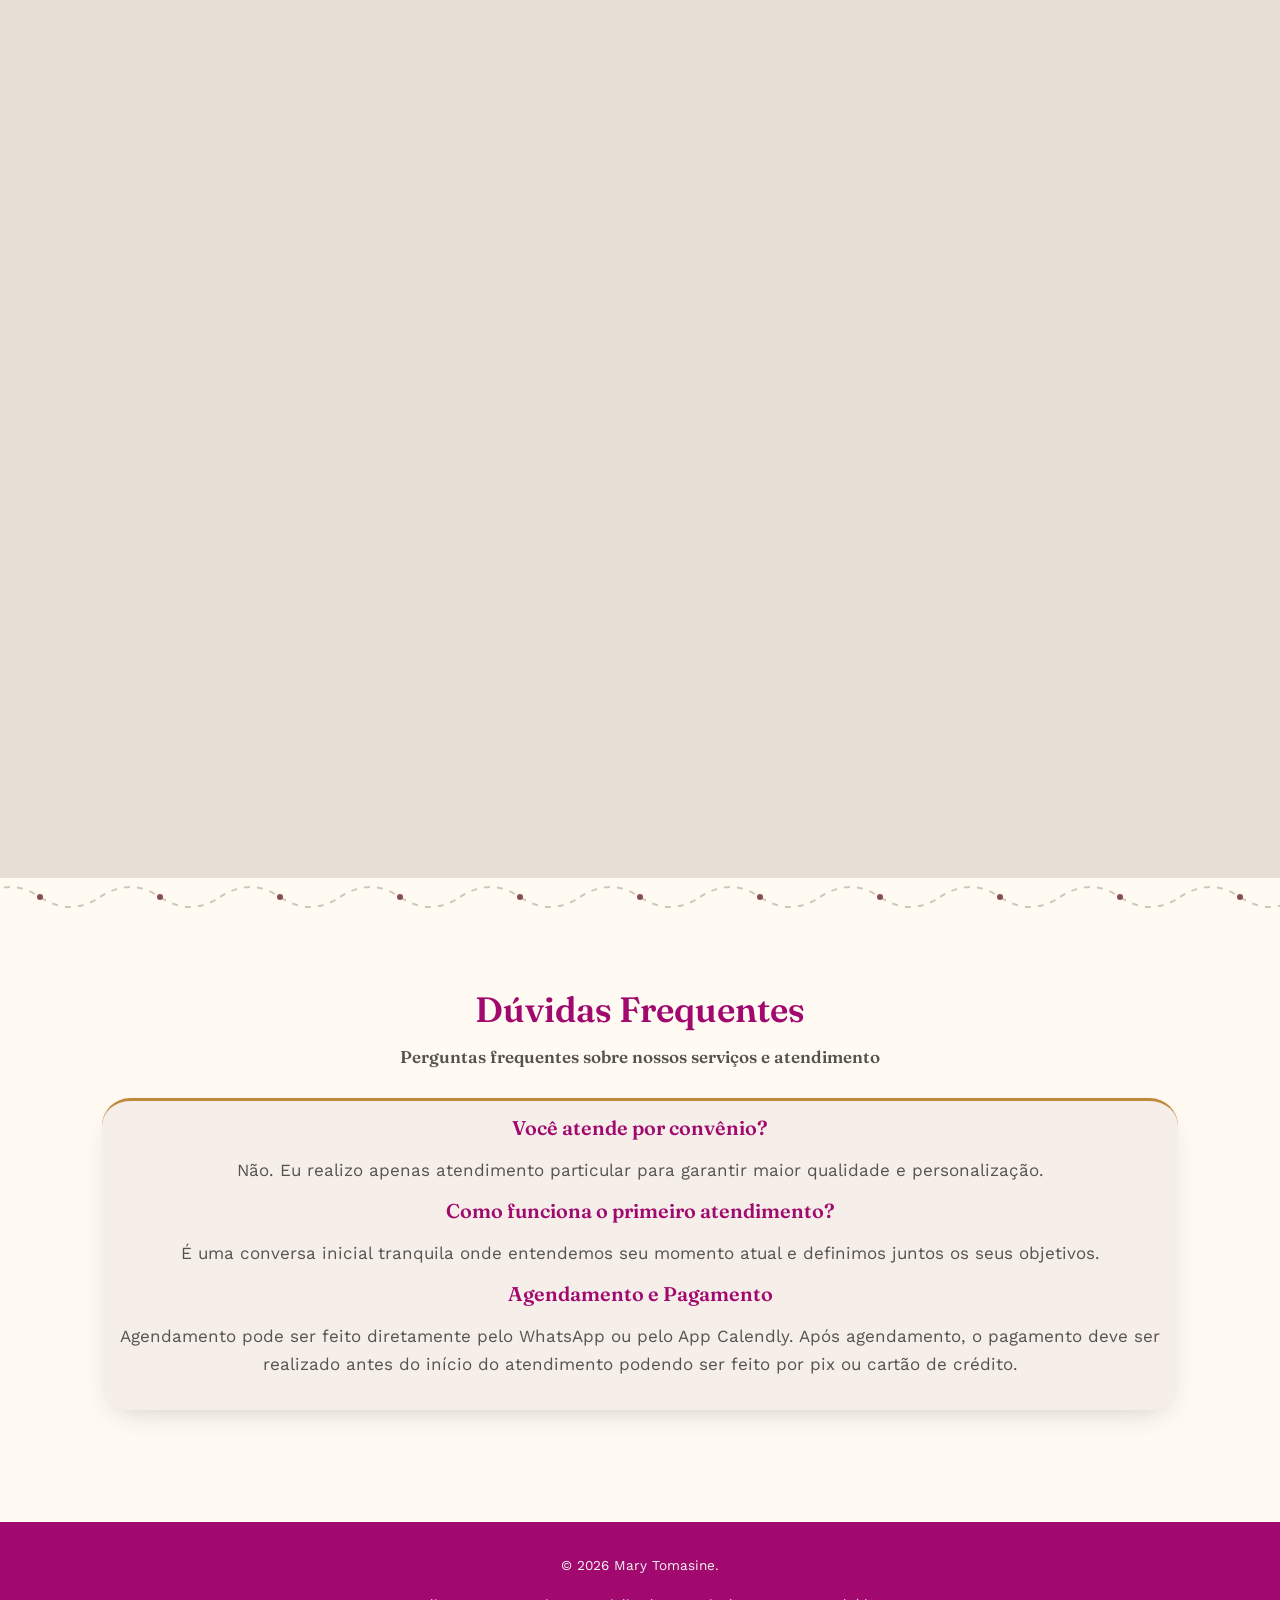
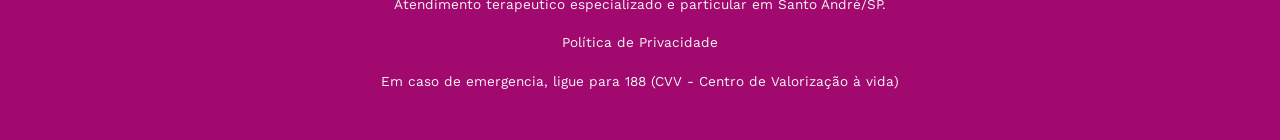
==== commit abf27750: "Add line breaks in home content section Added line breaks for improved content spacing." ====
--- a/index.html
+++ b/index.html
@@ -53,7 +53,9 @@
                 <div class="exclusive badge">Terapeuta Familiar, atendimento online e presencial na região de Santo André</div>
                 <h1 style="text-transform: uppercase;">traga a harmonia em sua familia através da terapia familiar</h1>
                 <p>Recupere clareza emocional e equilíbrio nos seus relacionamentos.</p>
+                <br>
                 <p>Entre dor e reconciliação existe um caminho a se percorrer.</p>
+                <br>
                 <p>Acolhimento com escuta qualificada suporte emocional e mediação familiar para RECOMEÇAR. Atendimento especializado para mulheres; casais; famílias, sendo online ou presencial através do programa de atendimento estruturado num espaço seguro para avançar nas suas relações.</p>
                 <a href="https://wa.me/5511966307752?text=Olá,%20Mary!%20Gostaria%20de%20agendar%20meu%20atendimento%20particular." class="btn-cta track-wpp visible" target="_blank" rel="noopener noreferrer" style="margin-top: 55px;" data-animate>Iniciar meu atendimento</a>
             </div>
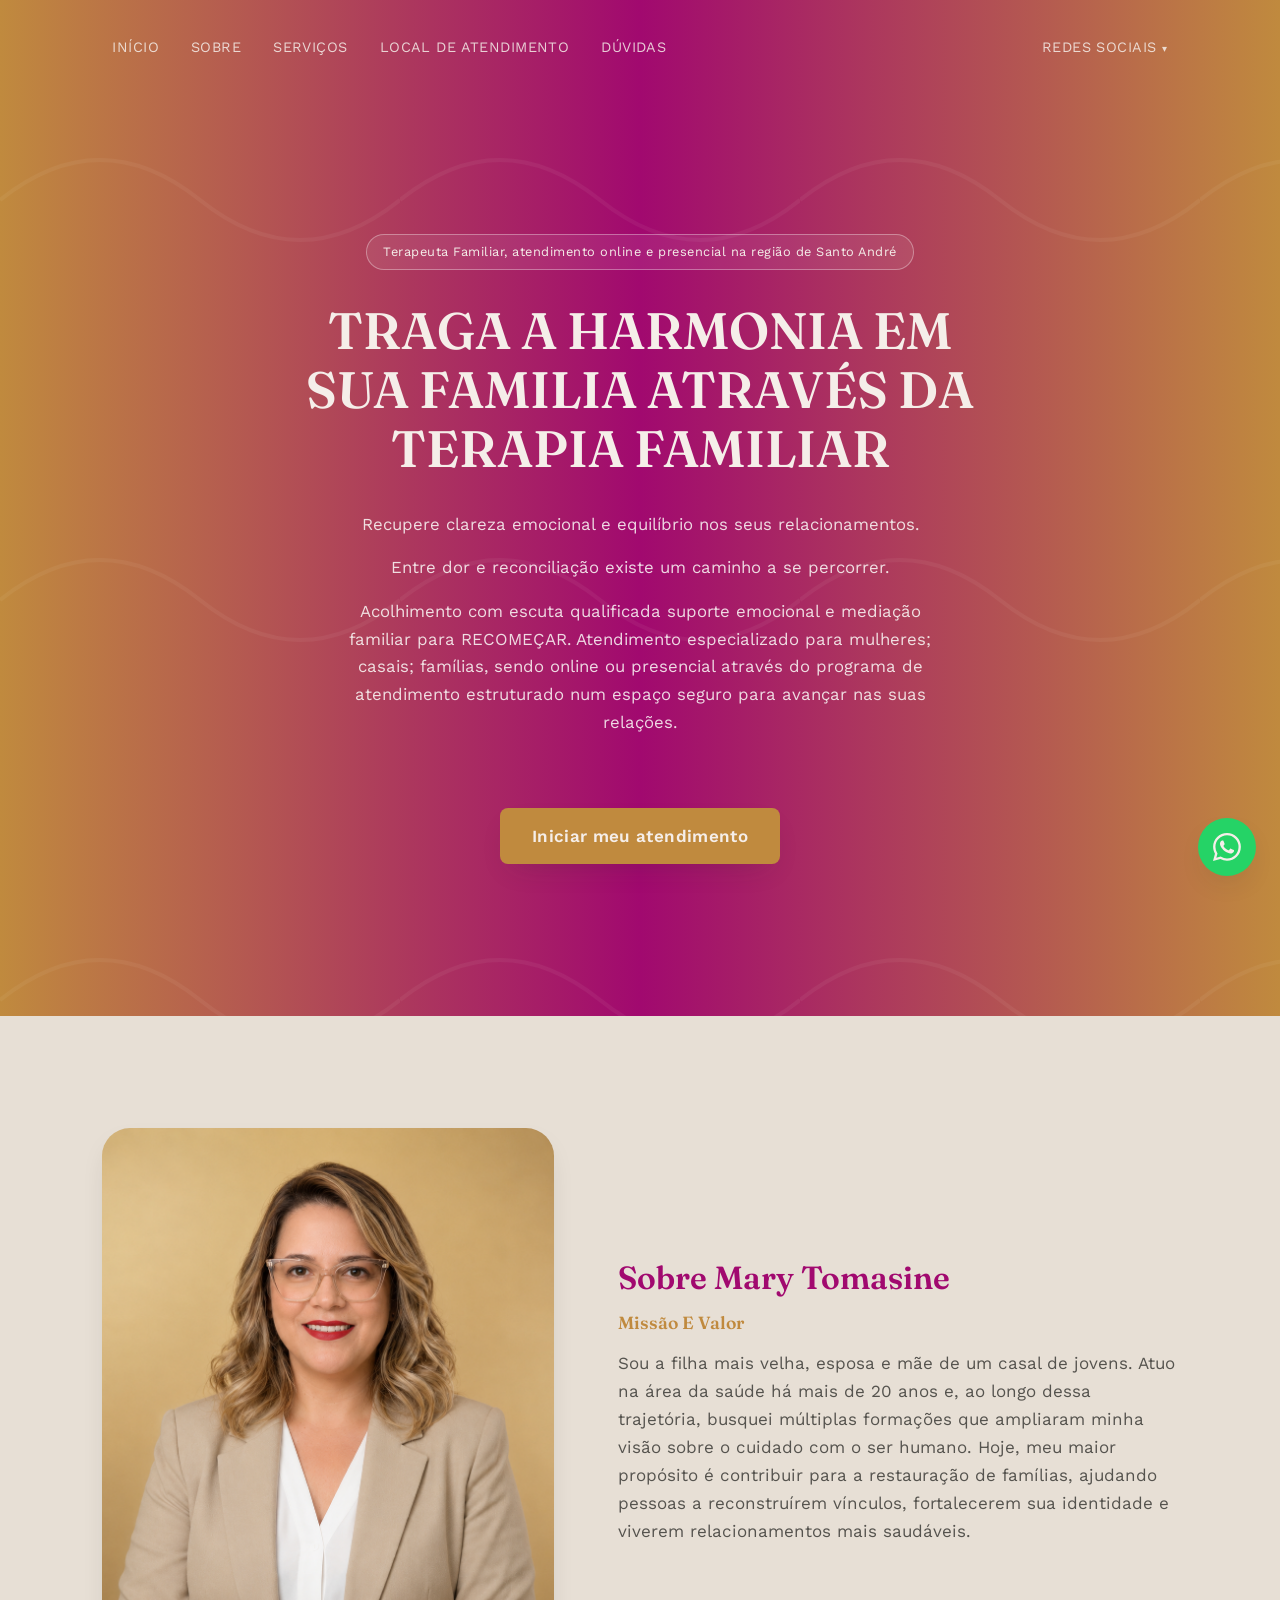
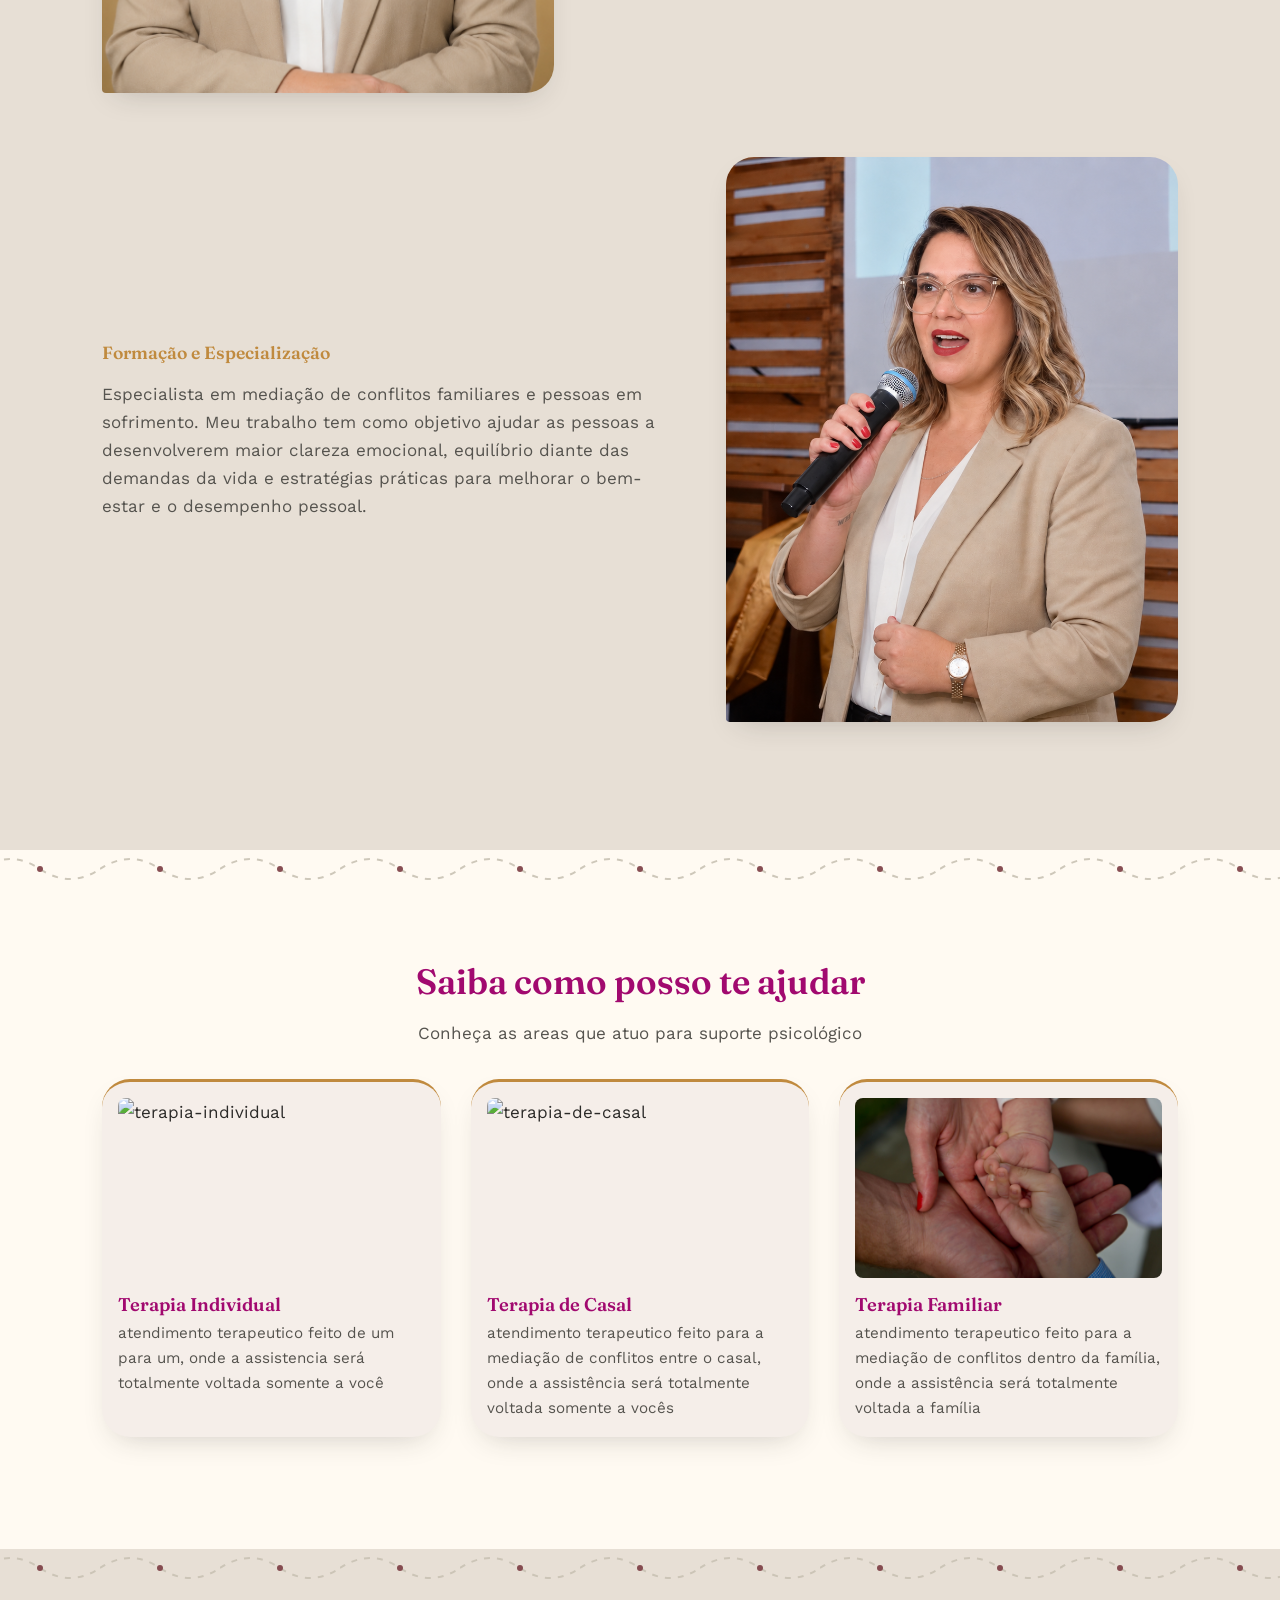
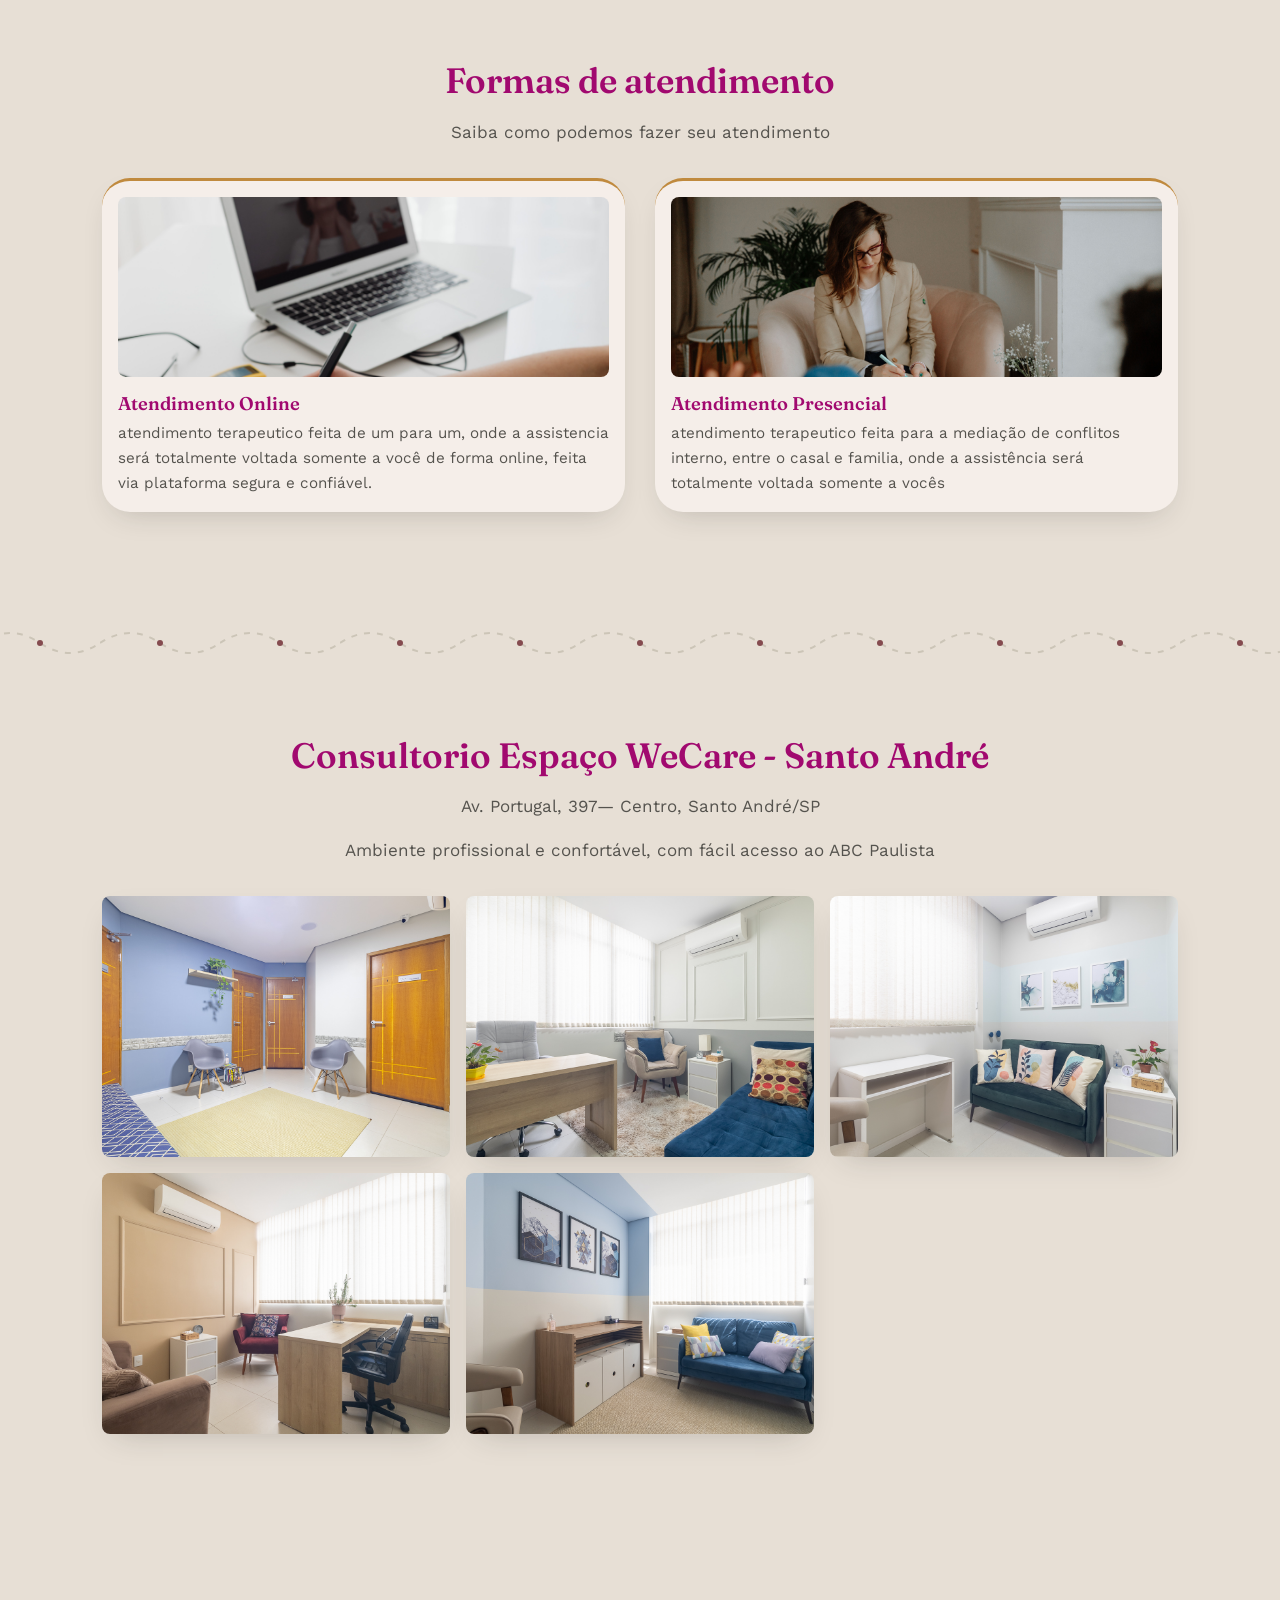
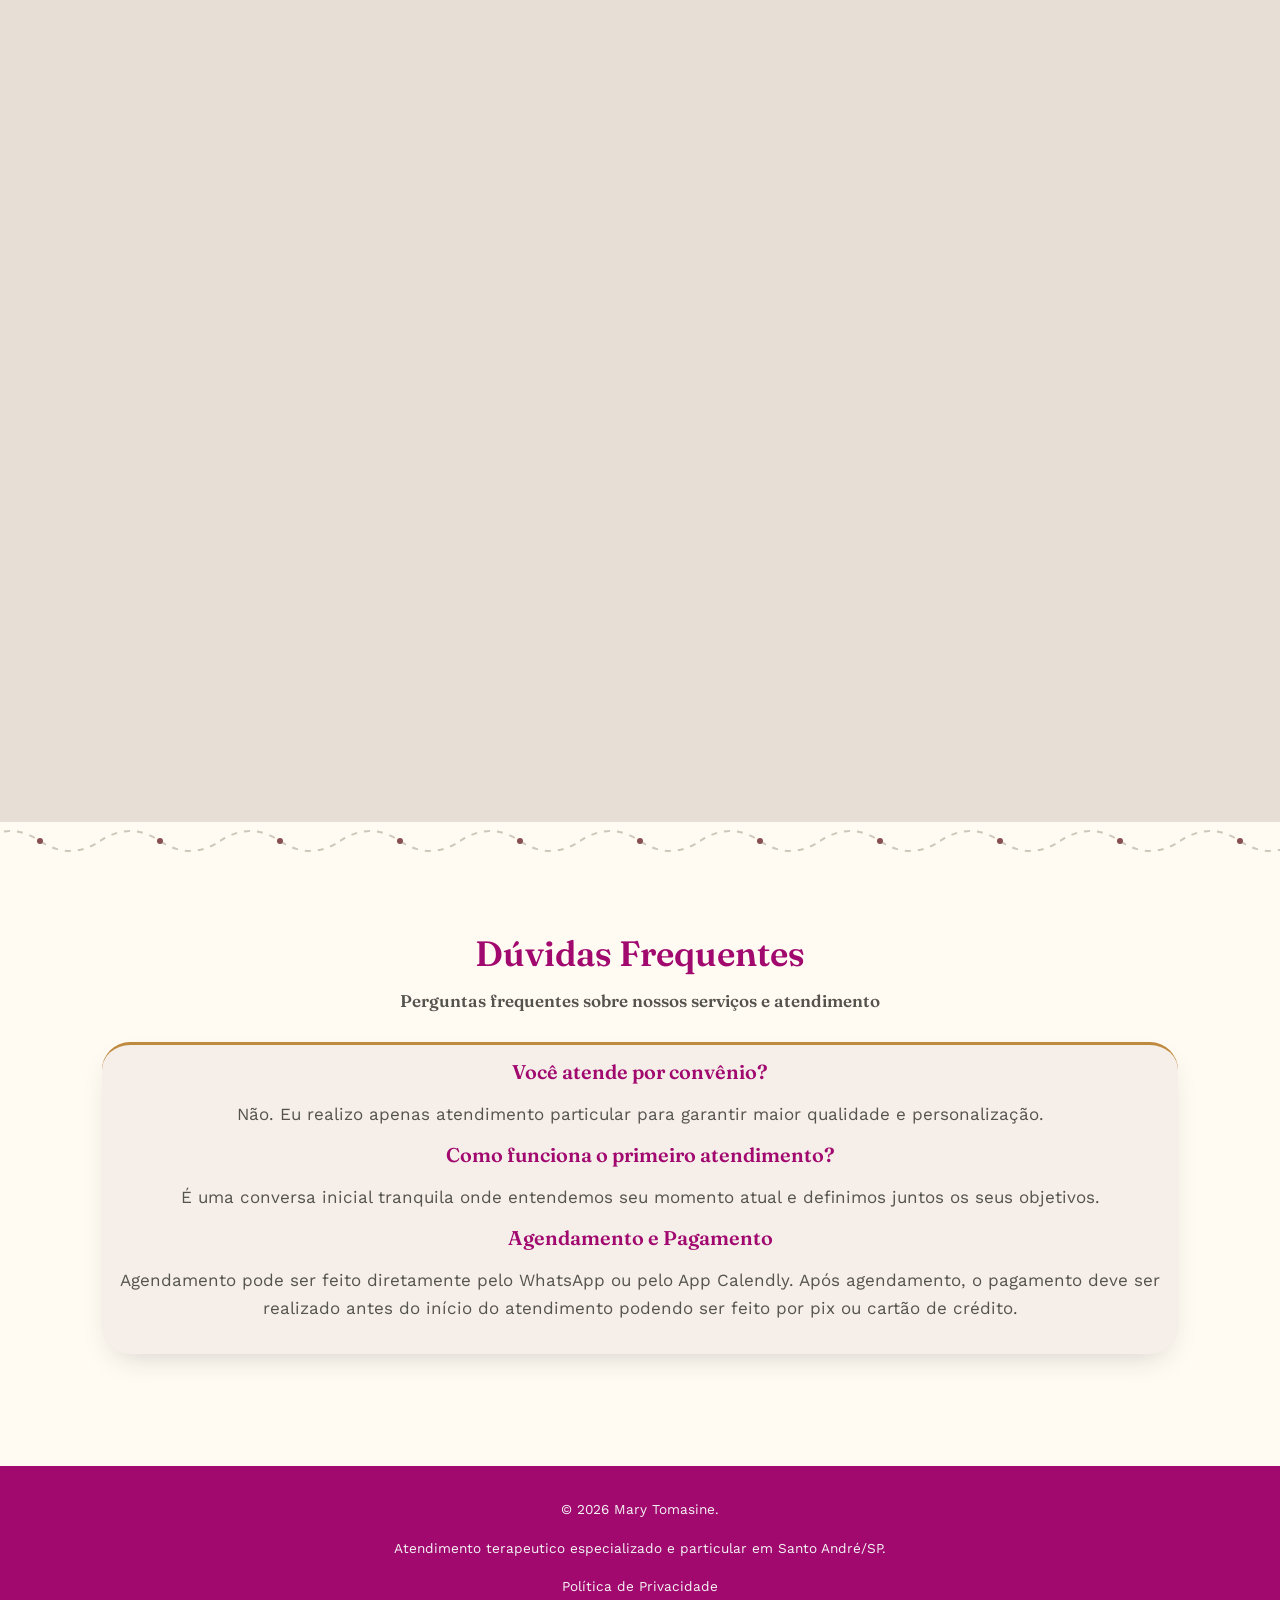
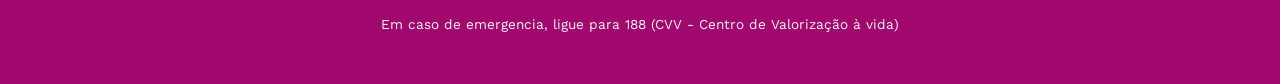
==== commit d2da1082: "Remove line breaks in home content section Removed unnecessary line breaks for better content flow." ====
--- a/index.html
+++ b/index.html
@@ -53,9 +53,7 @@
                 <div class="exclusive badge">Terapeuta Familiar, atendimento online e presencial na região de Santo André</div>
                 <h1 style="text-transform: uppercase;">traga a harmonia em sua familia através da terapia familiar</h1>
                 <p>Recupere clareza emocional e equilíbrio nos seus relacionamentos.</p>
-                <br>
                 <p>Entre dor e reconciliação existe um caminho a se percorrer.</p>
-                <br>
                 <p>Acolhimento com escuta qualificada suporte emocional e mediação familiar para RECOMEÇAR. Atendimento especializado para mulheres; casais; famílias, sendo online ou presencial através do programa de atendimento estruturado num espaço seguro para avançar nas suas relações.</p>
                 <a href="https://wa.me/5511966307752?text=Olá,%20Mary!%20Gostaria%20de%20agendar%20meu%20atendimento%20particular." class="btn-cta track-wpp visible" target="_blank" rel="noopener noreferrer" style="margin-top: 55px;" data-animate>Iniciar meu atendimento</a>
             </div>
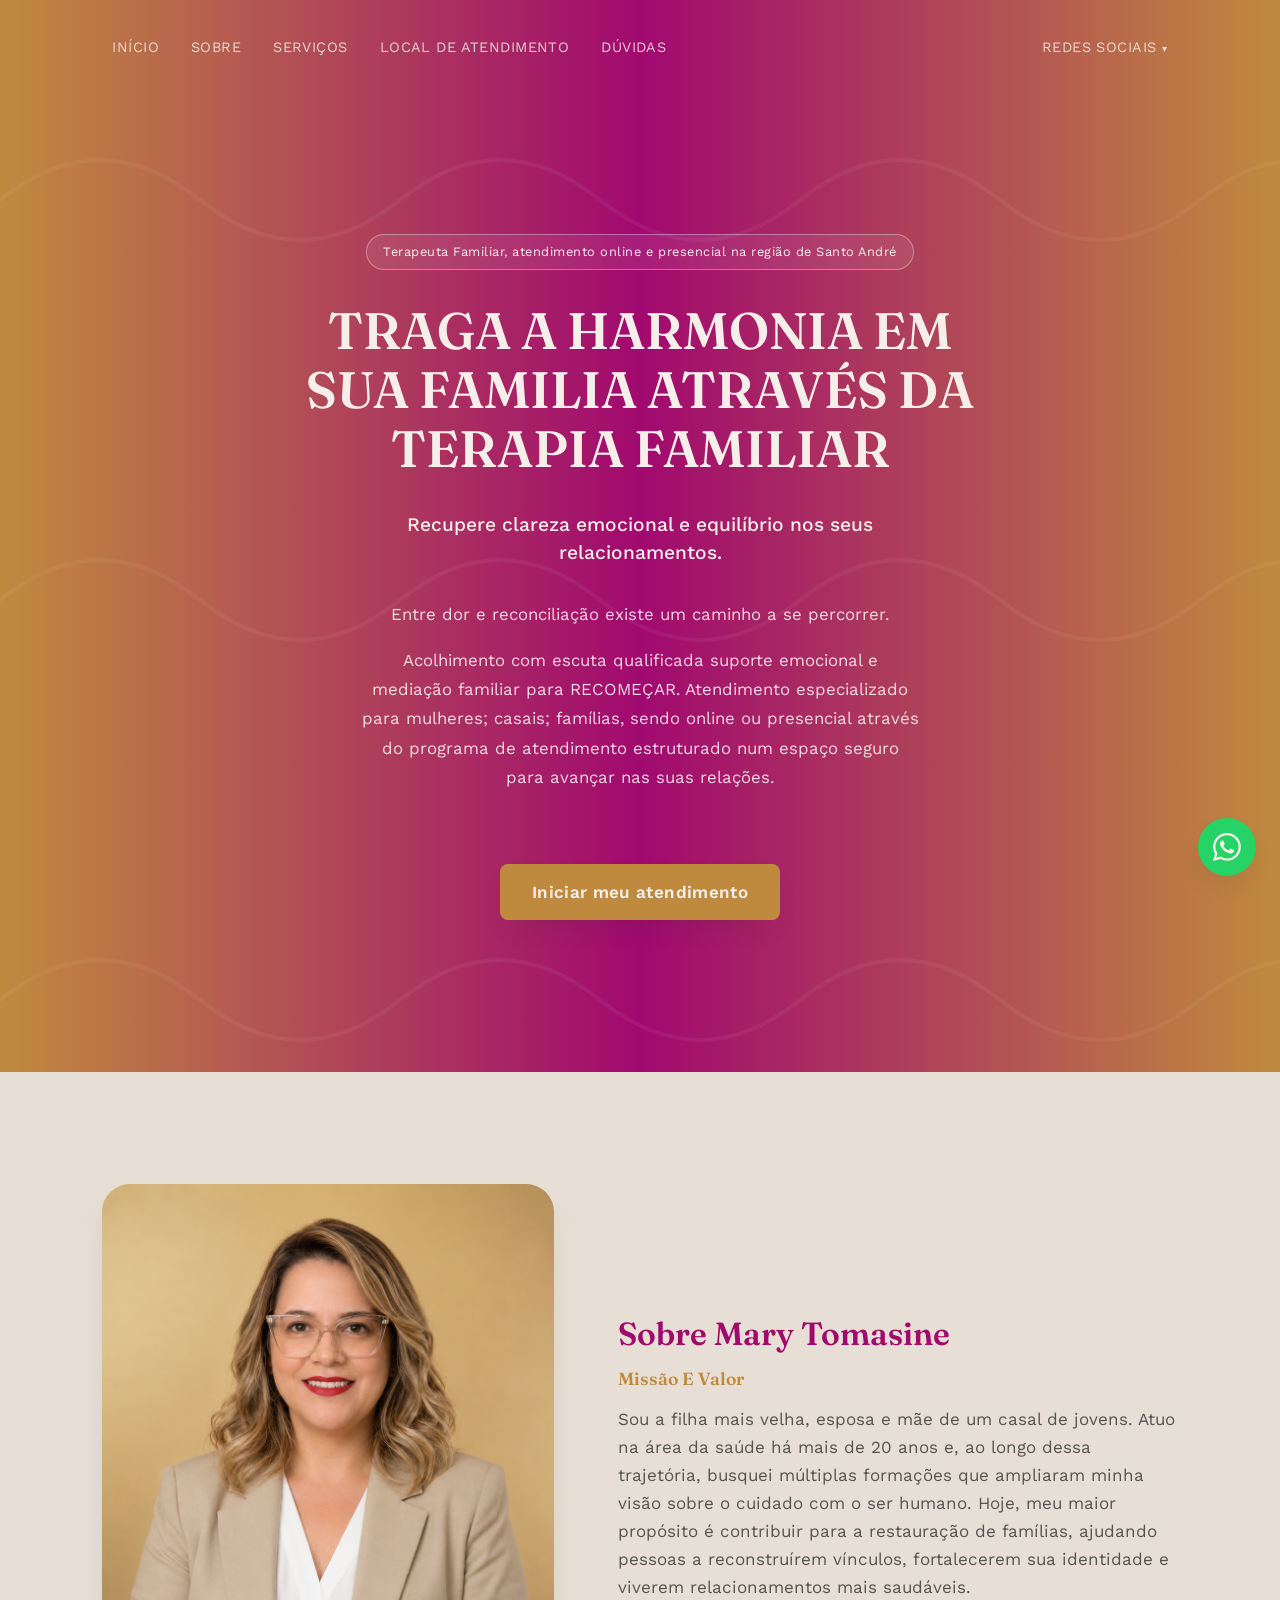
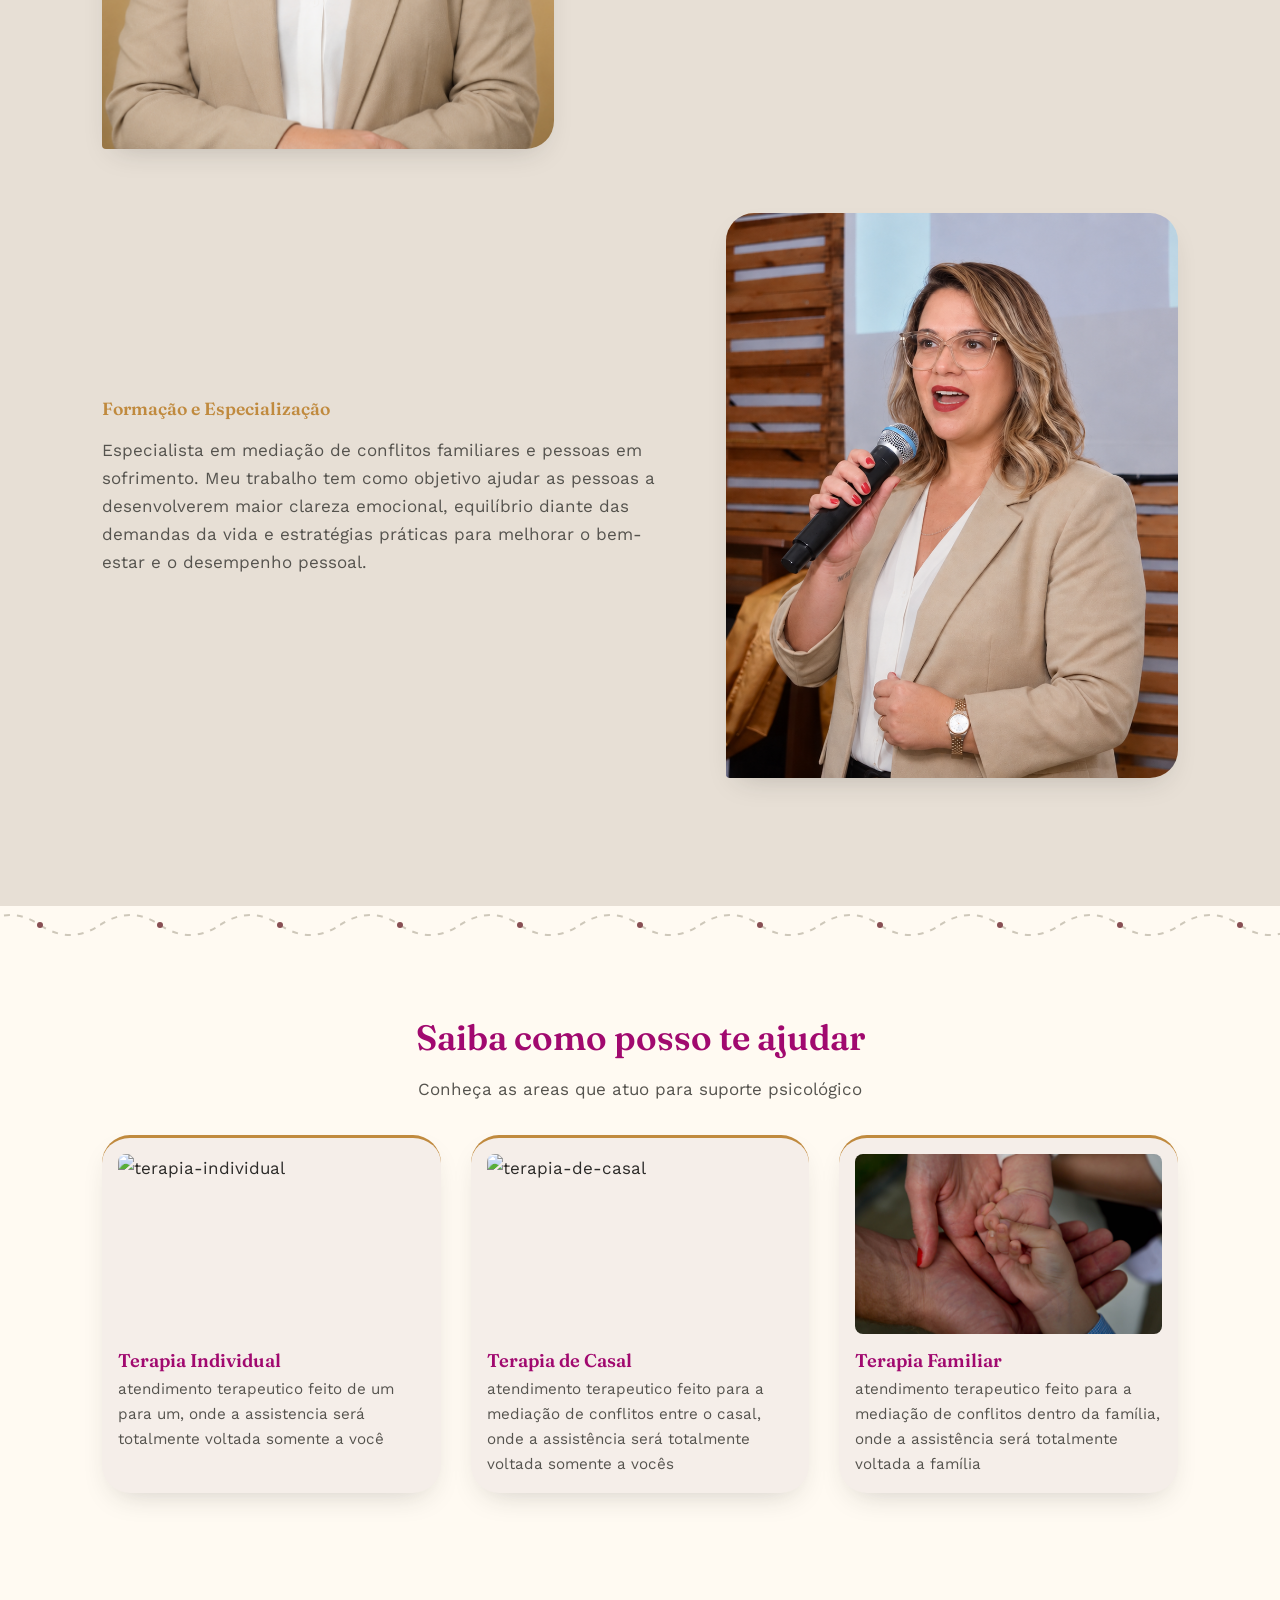
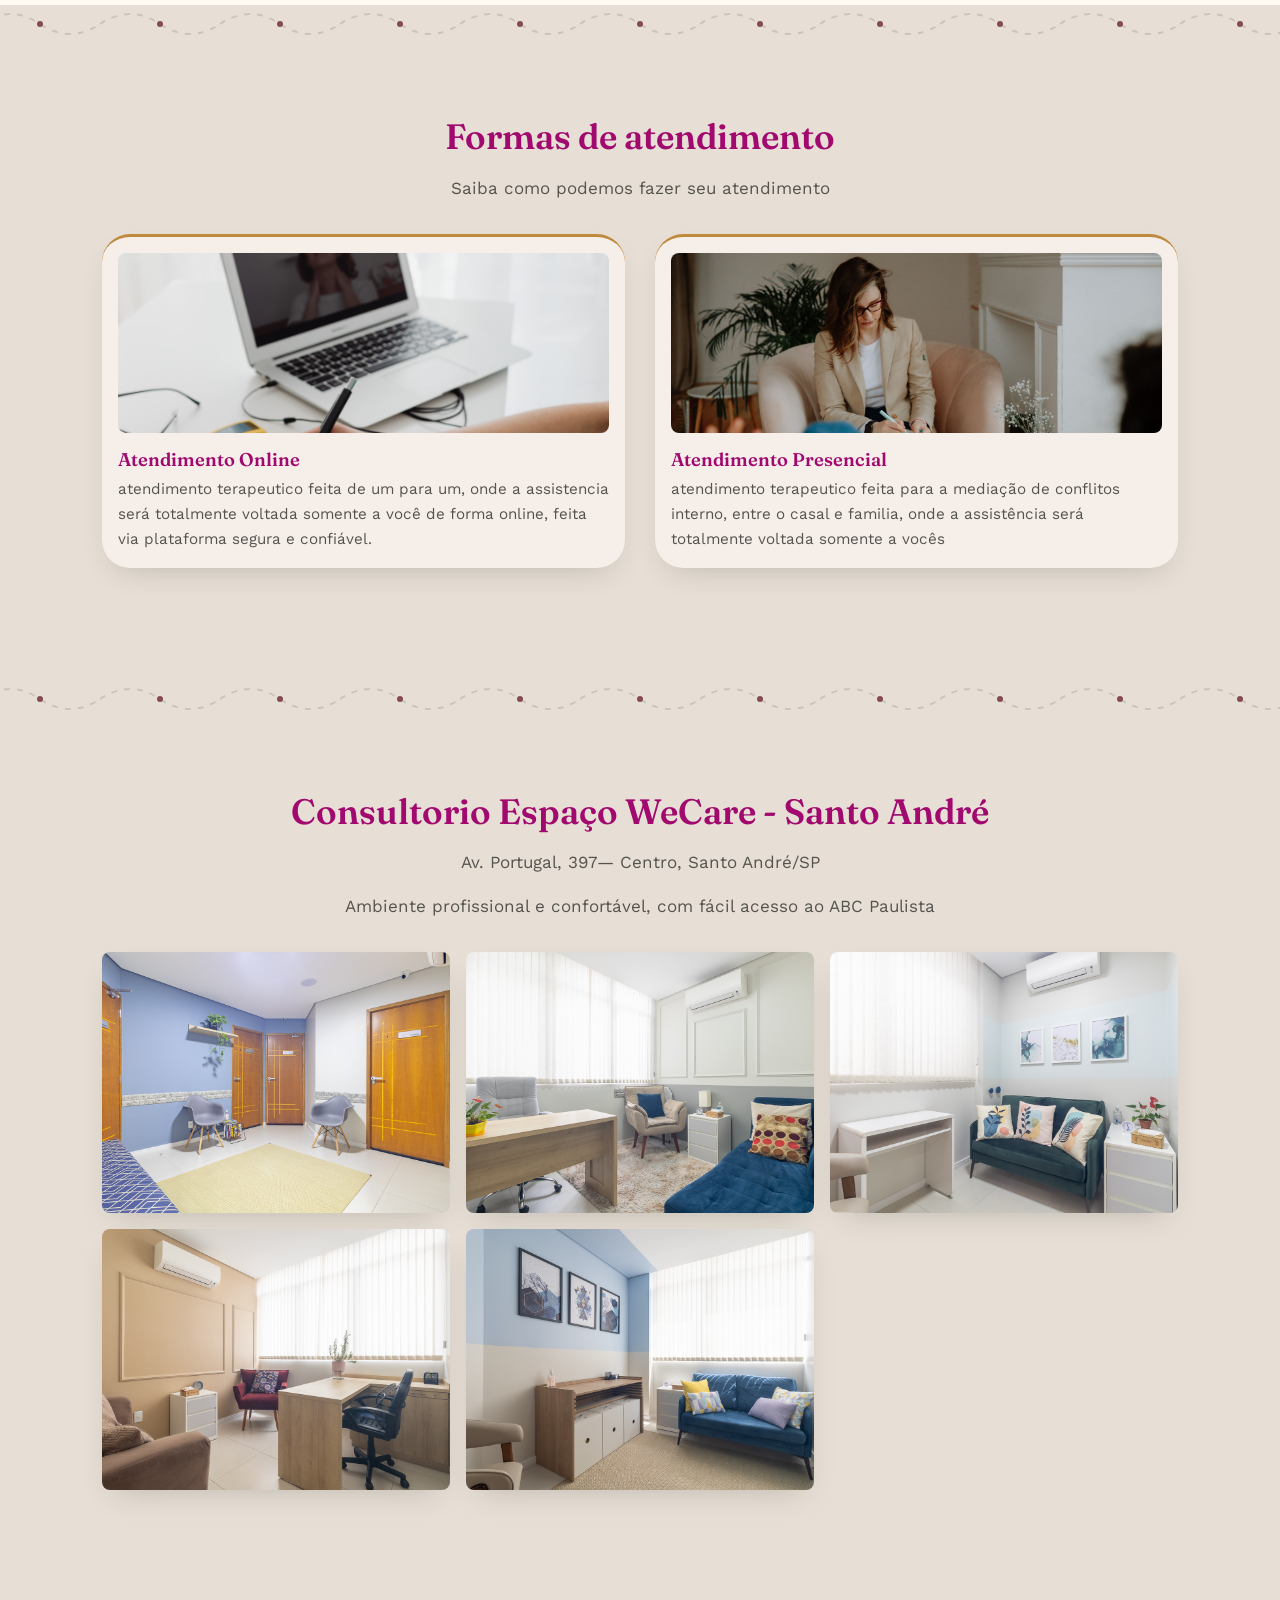
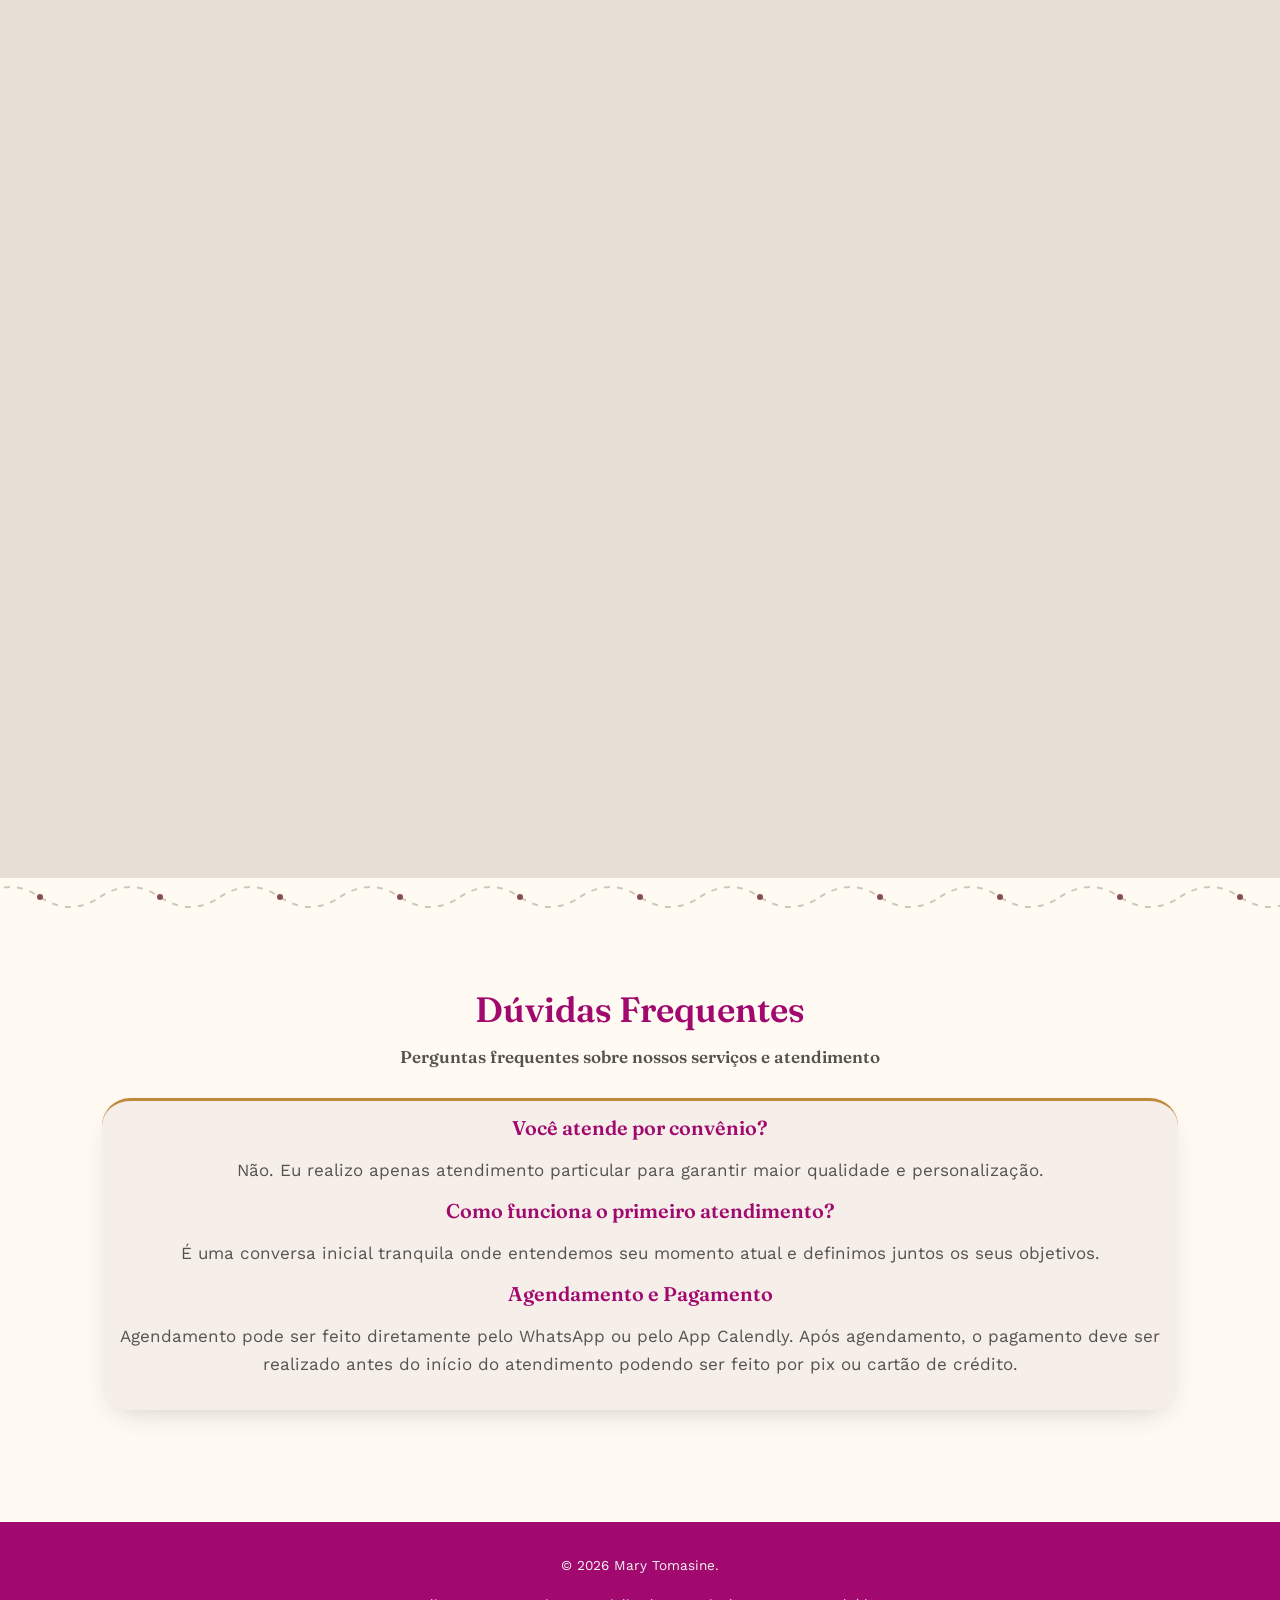
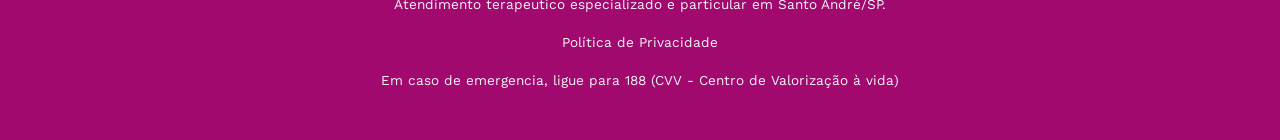
==== commit 9aa852c4: "Add lead-line class to emotional clarity paragraph" ====
--- a/index.html
+++ b/index.html
@@ -52,7 +52,7 @@
             <div class="home-content" id="home">
                 <div class="exclusive badge">Terapeuta Familiar, atendimento online e presencial na região de Santo André</div>
                 <h1 style="text-transform: uppercase;">traga a harmonia em sua familia através da terapia familiar</h1>
-                <p>Recupere clareza emocional e equilíbrio nos seus relacionamentos.</p>
+                <p class="lead-line">Recupere clareza emocional e equilíbrio nos seus relacionamentos.</p>
                 <p>Entre dor e reconciliação existe um caminho a se percorrer.</p>
                 <p>Acolhimento com escuta qualificada suporte emocional e mediação familiar para RECOMEÇAR. Atendimento especializado para mulheres; casais; famílias, sendo online ou presencial através do programa de atendimento estruturado num espaço seguro para avançar nas suas relações.</p>
                 <a href="https://wa.me/5511966307752?text=Olá,%20Mary!%20Gostaria%20de%20agendar%20meu%20atendimento%20particular." class="btn-cta track-wpp visible" target="_blank" rel="noopener noreferrer" style="margin-top: 55px;" data-animate>Iniciar meu atendimento</a>
--- a/style.css
+++ b/style.css
@@ -247,9 +247,19 @@
 .home-content p {
   color: rgba(252, 251, 248, 0.85);
   font-size: 1.05rem;
-  max-width: 620px;
+  line-height: 1.75;
+  max-width: 560px;
   margin-left: auto;
   margin-right: auto;
+  margin-bottom: var(--space-sm);
+}
+
+.home-content .lead-line {
+  color: var(--white);
+  font-size: 1.2rem;
+  font-weight: 500;
+  line-height: 1.5;
+  margin-bottom: var(--space-md);
 }
 
 .btn-cta {
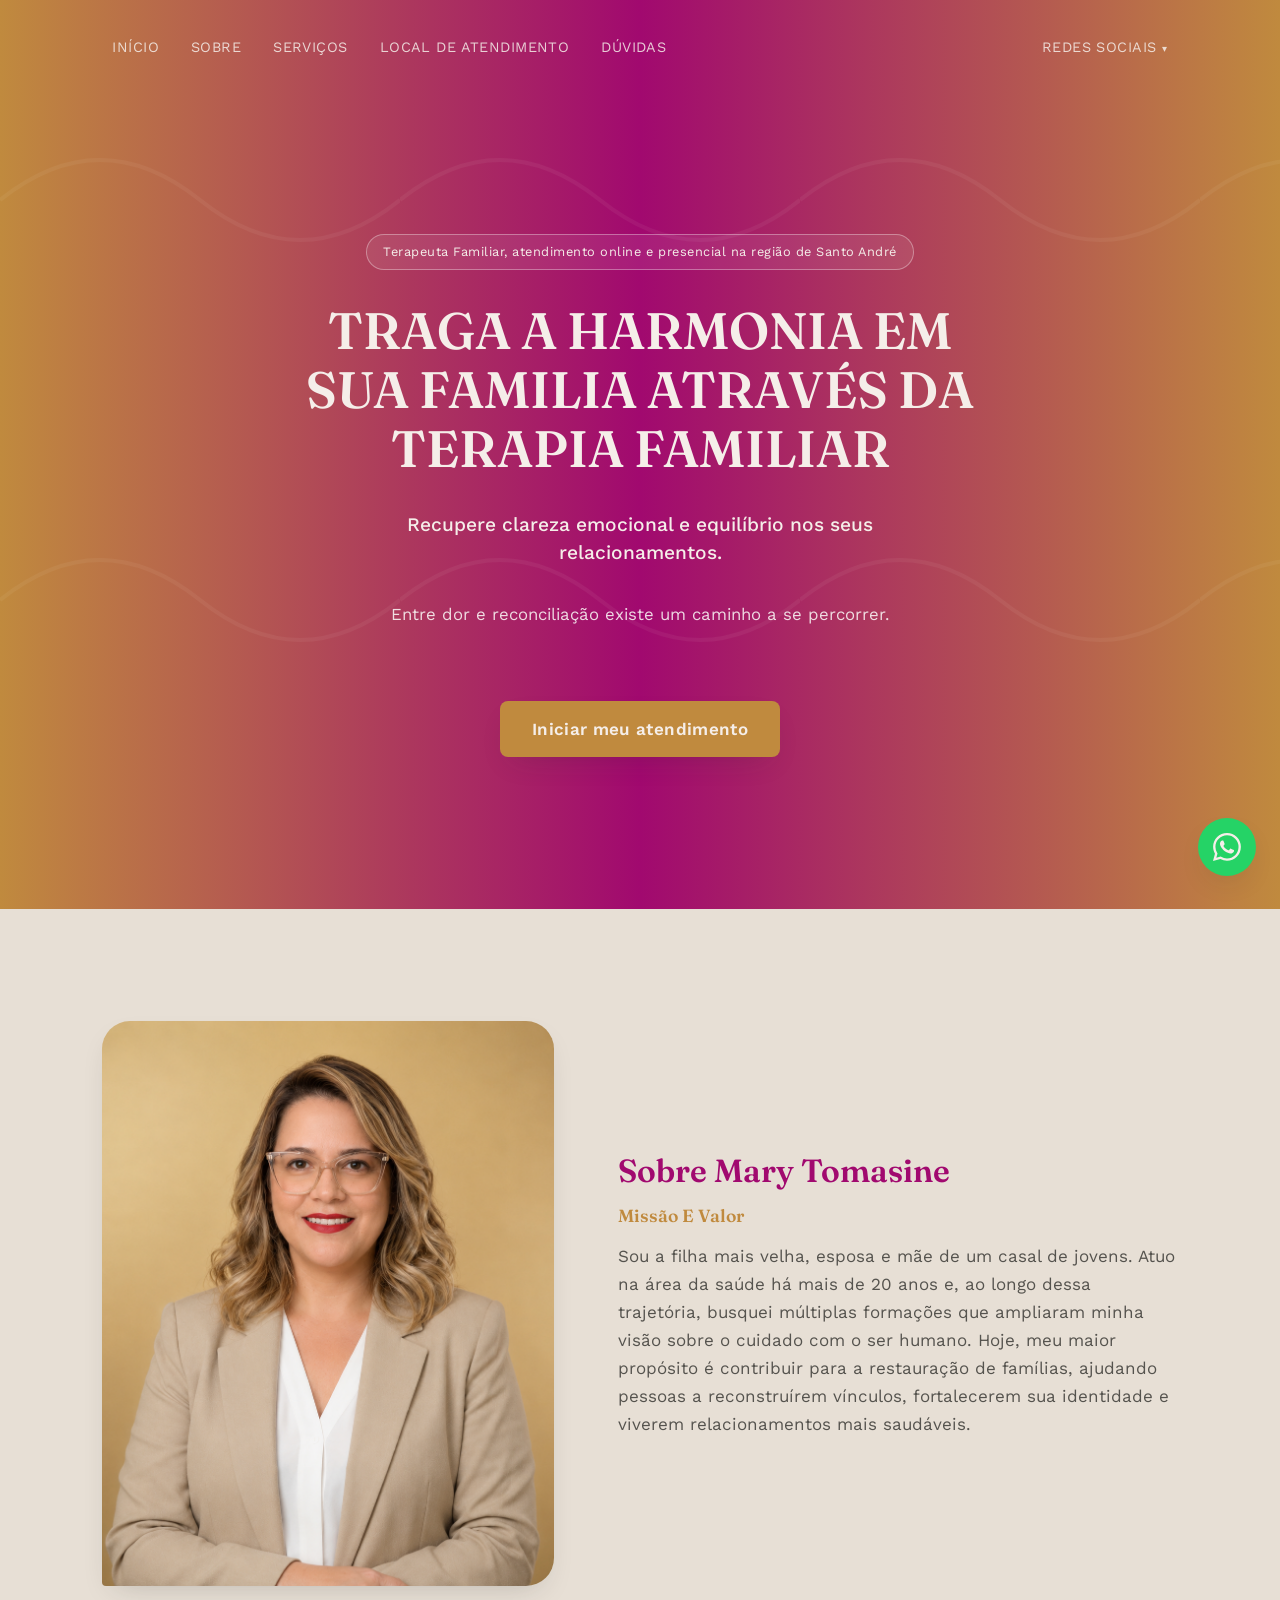
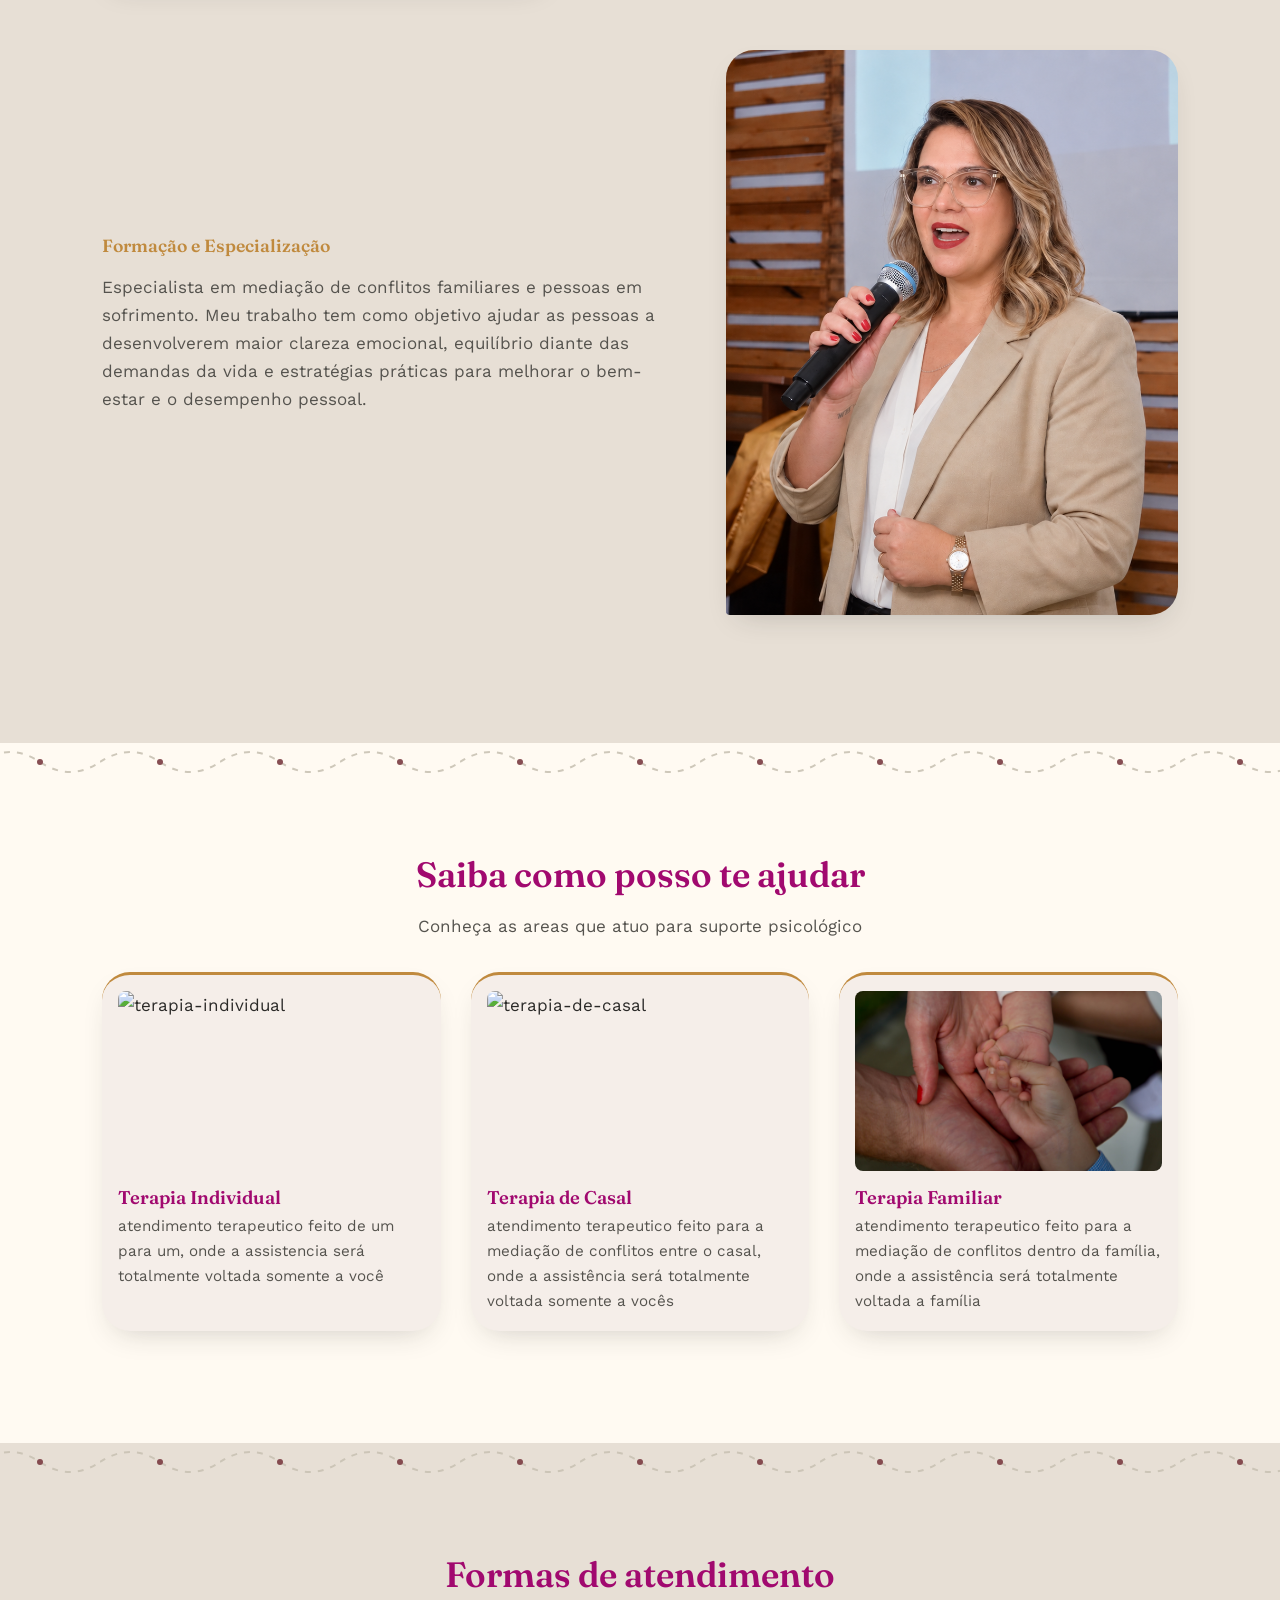
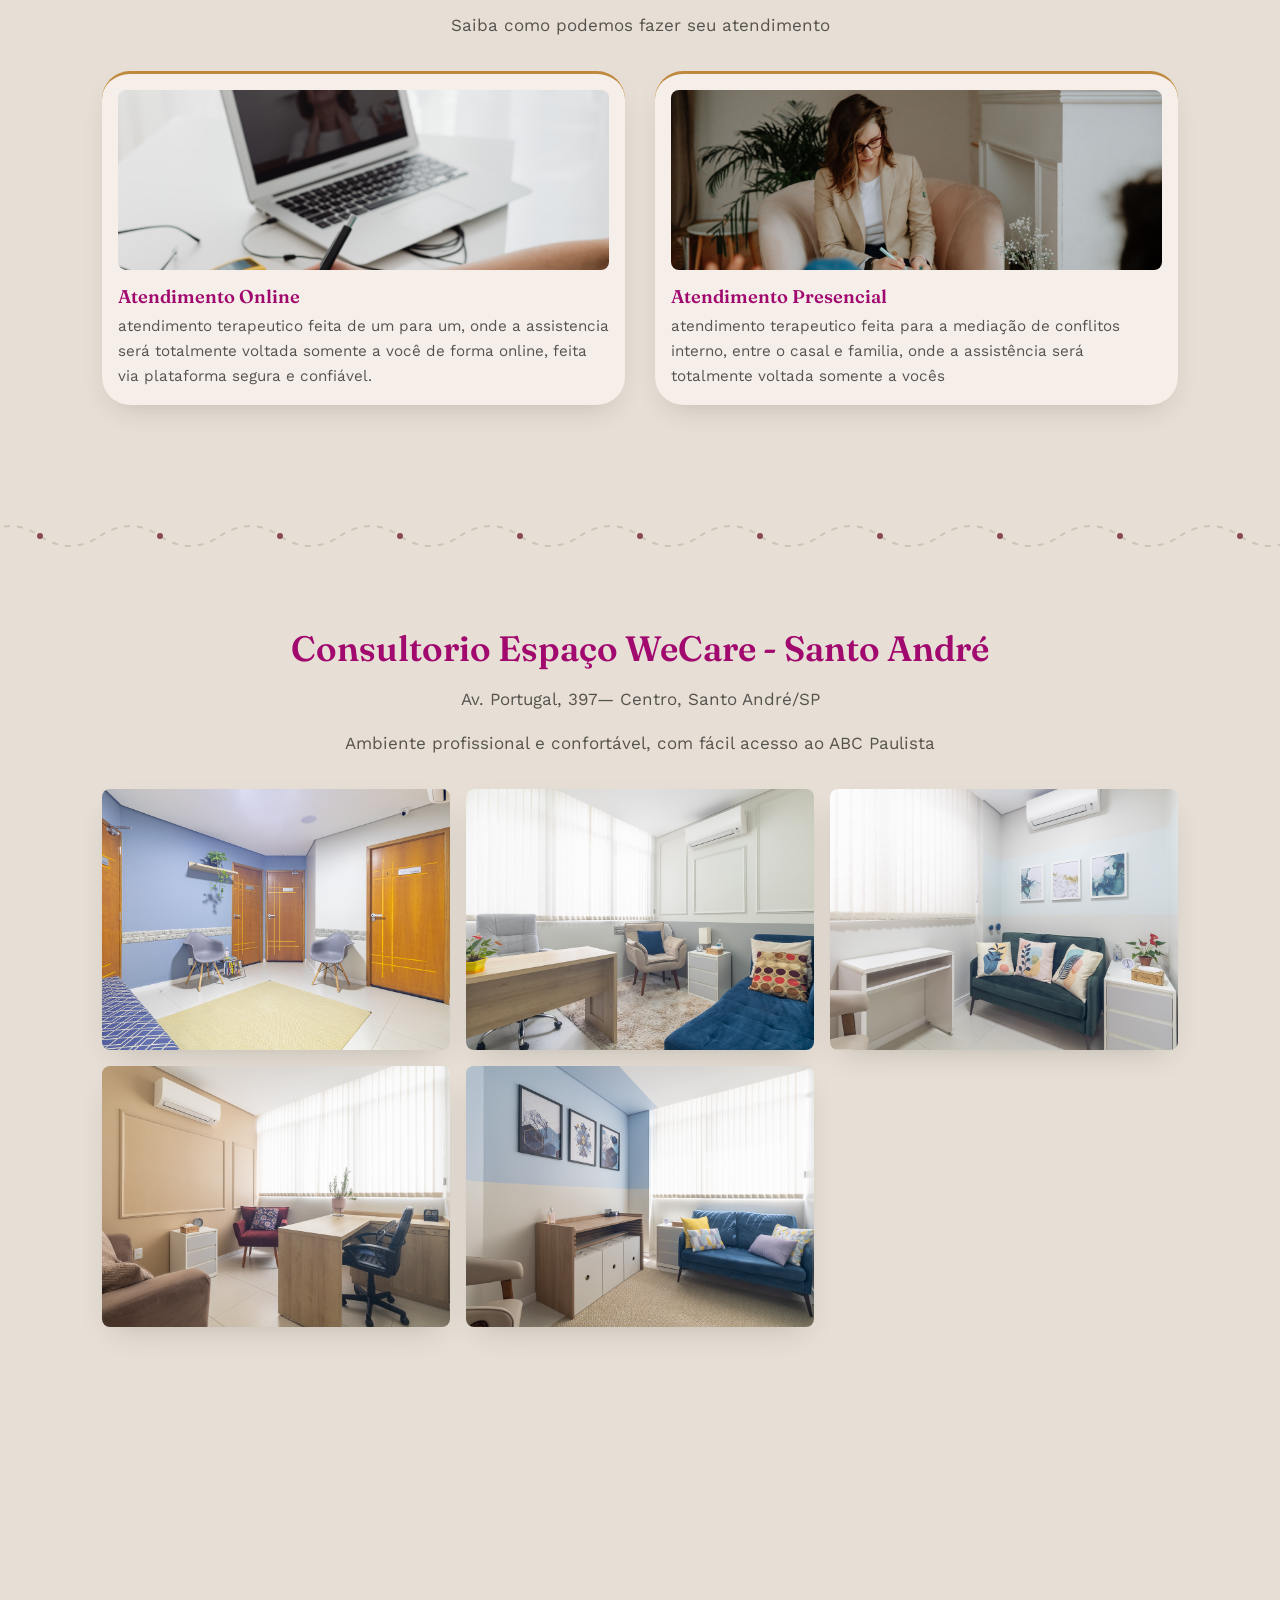
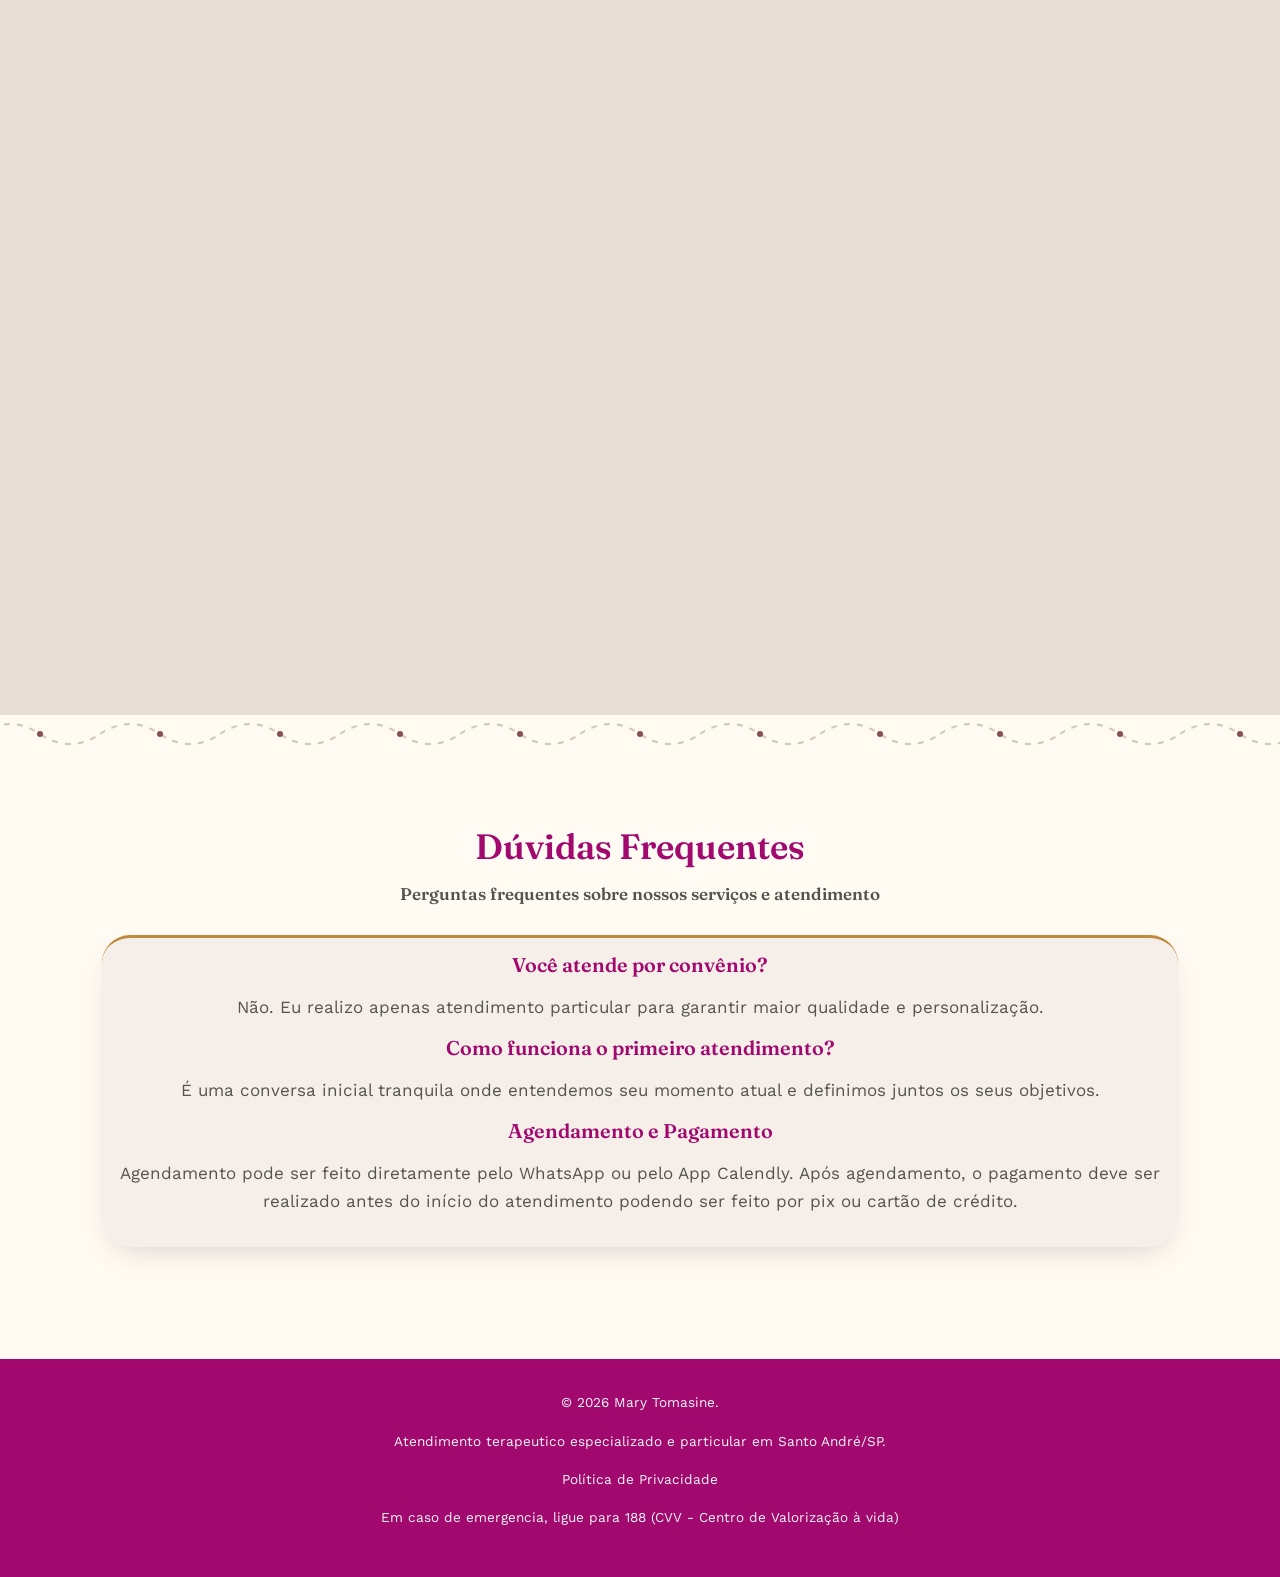
==== commit de0c8e26: "Remove paragraph on emotional support services Removed a paragraph about emotional support and media" ====
--- a/index.html
+++ b/index.html
@@ -54,7 +54,6 @@
                 <h1 style="text-transform: uppercase;">traga a harmonia em sua familia através da terapia familiar</h1>
                 <p class="lead-line">Recupere clareza emocional e equilíbrio nos seus relacionamentos.</p>
                 <p>Entre dor e reconciliação existe um caminho a se percorrer.</p>
-                <p>Acolhimento com escuta qualificada suporte emocional e mediação familiar para RECOMEÇAR. Atendimento especializado para mulheres; casais; famílias, sendo online ou presencial através do programa de atendimento estruturado num espaço seguro para avançar nas suas relações.</p>
                 <a href="https://wa.me/5511966307752?text=Olá,%20Mary!%20Gostaria%20de%20agendar%20meu%20atendimento%20particular." class="btn-cta track-wpp visible" target="_blank" rel="noopener noreferrer" style="margin-top: 55px;" data-animate>Iniciar meu atendimento</a>
             </div>
         </header>
